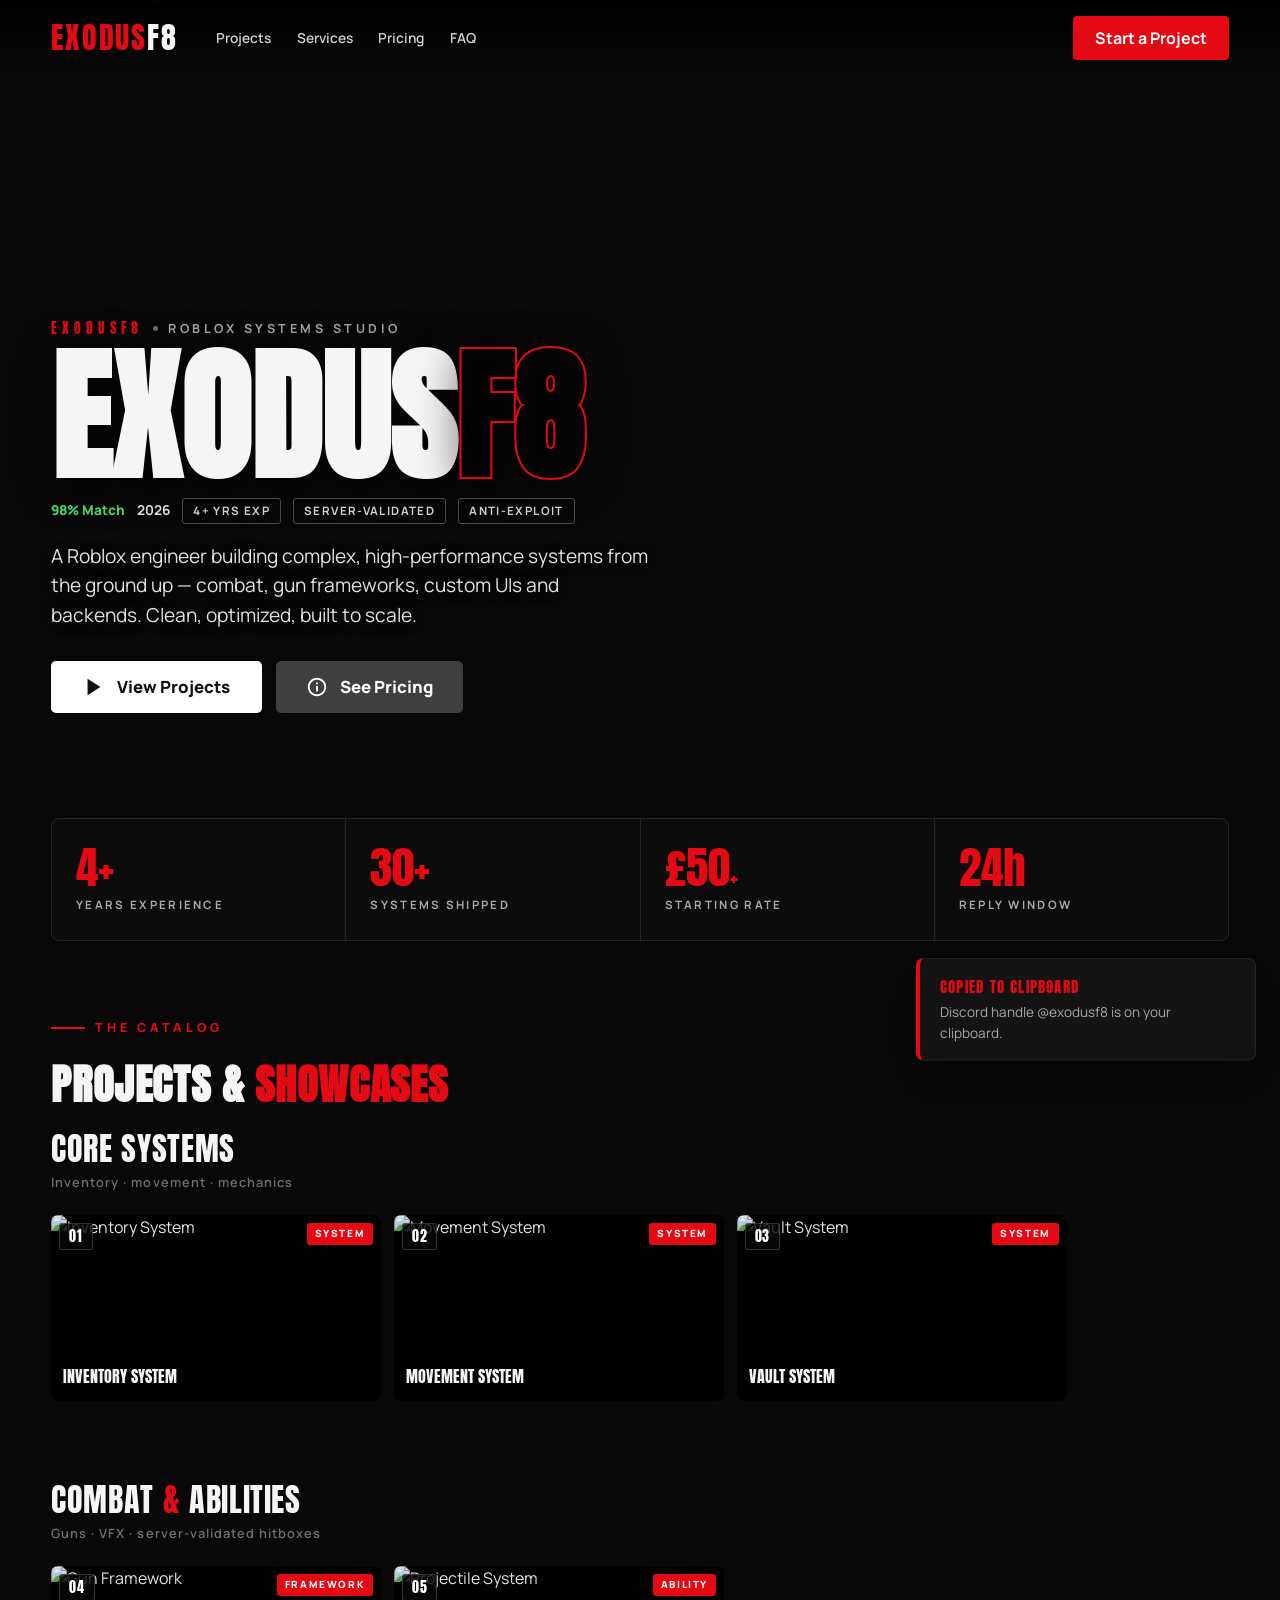
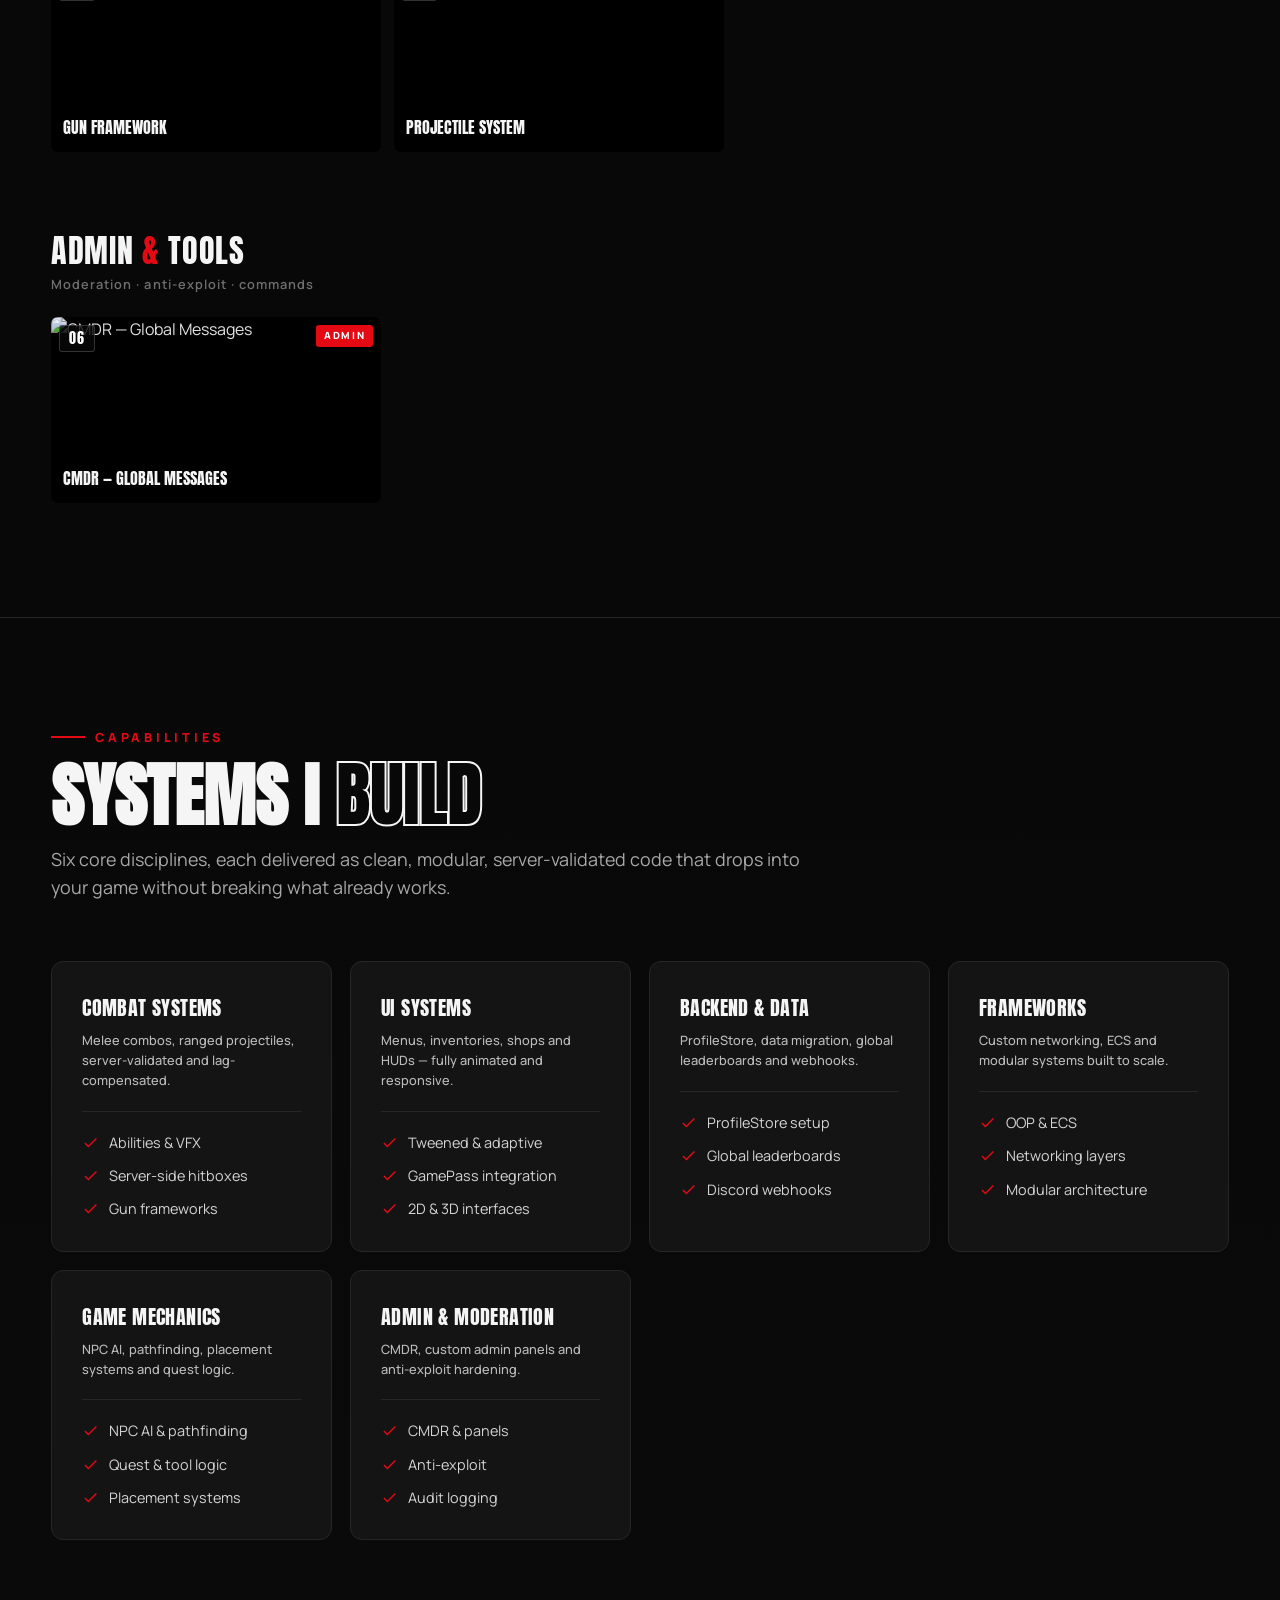
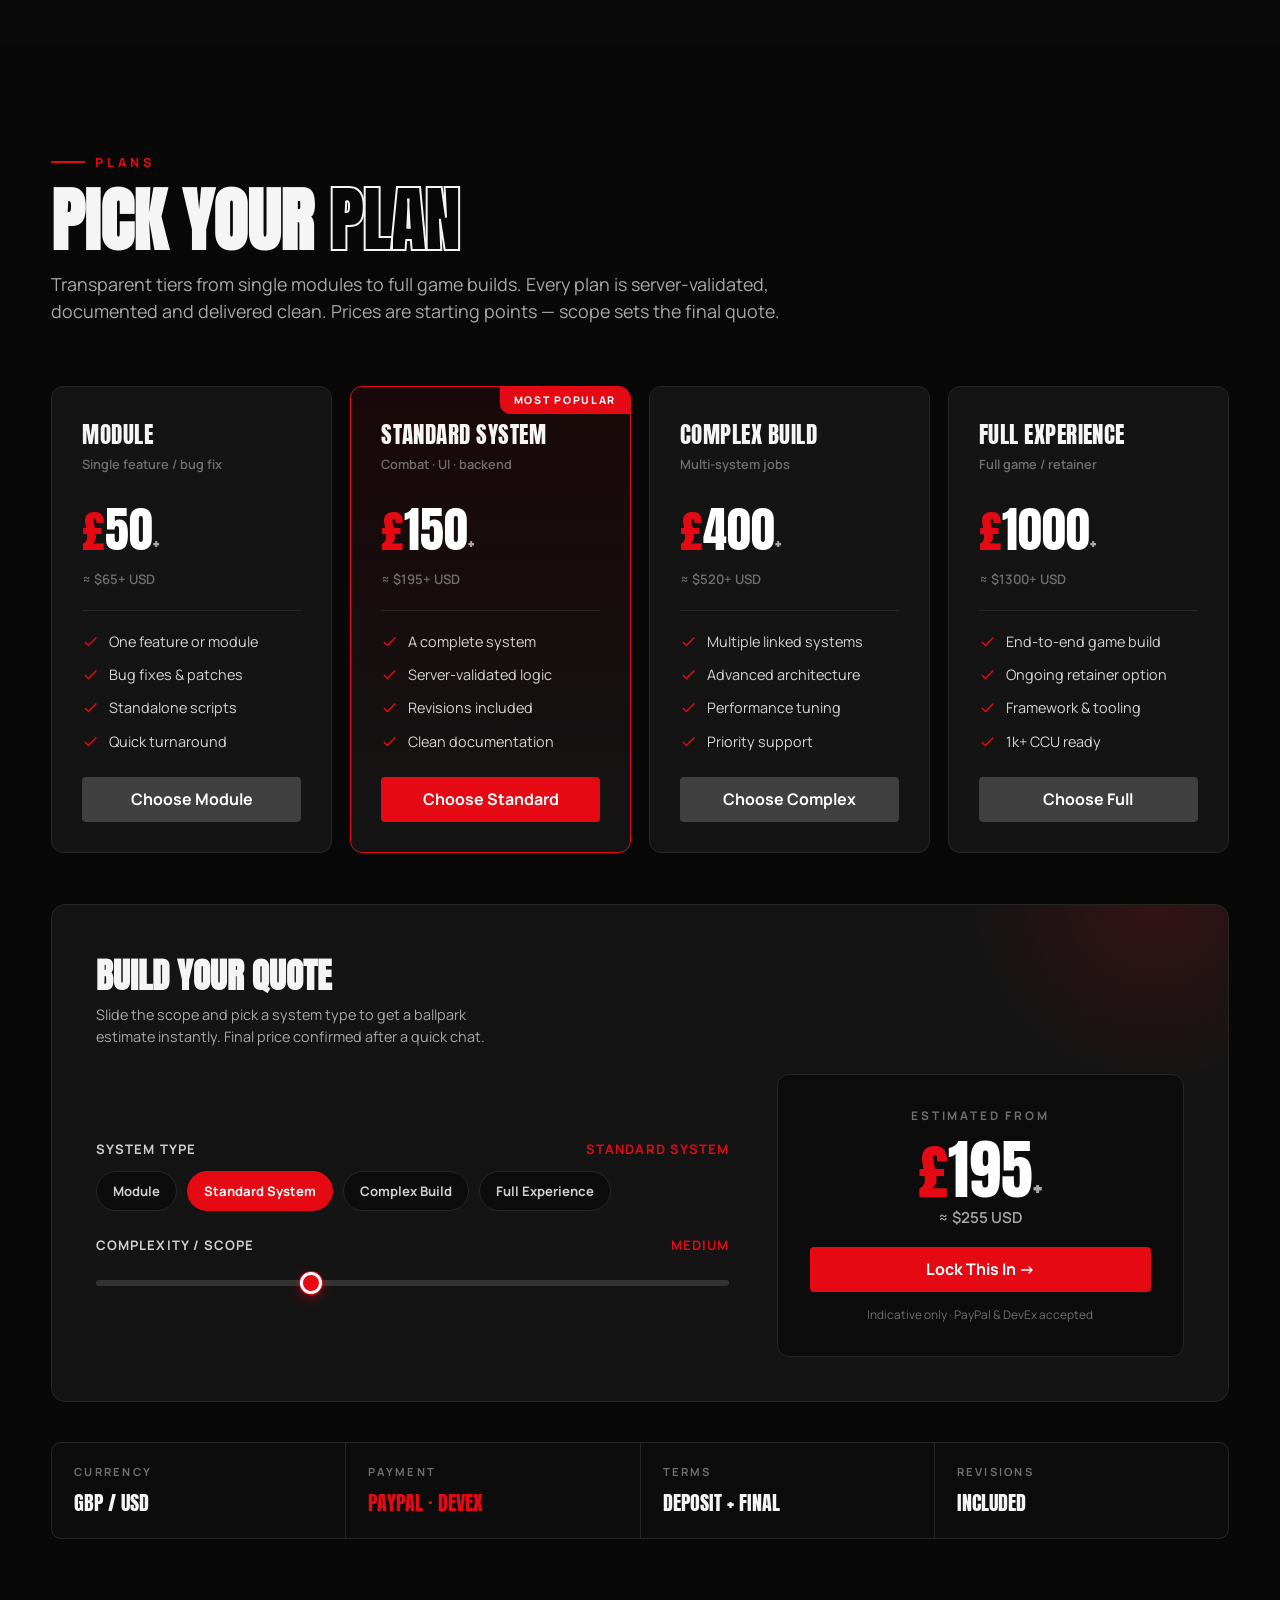
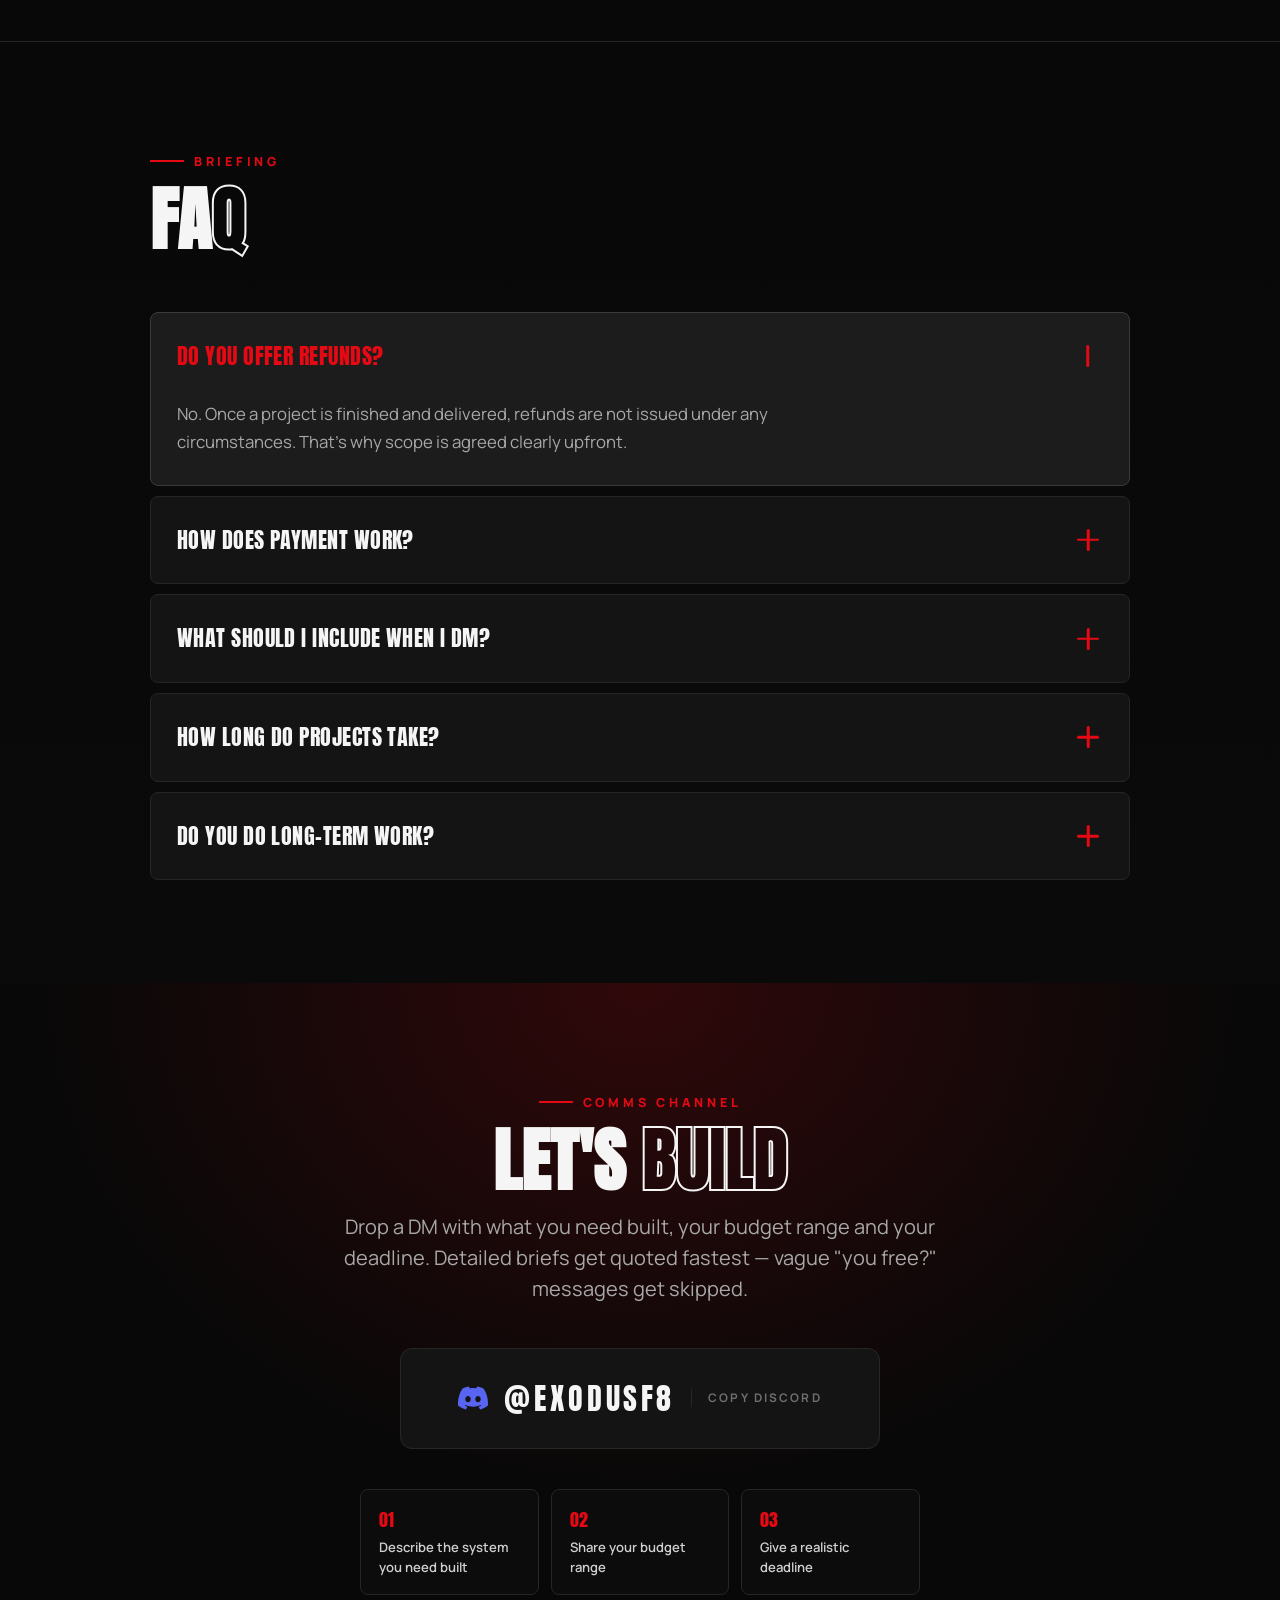
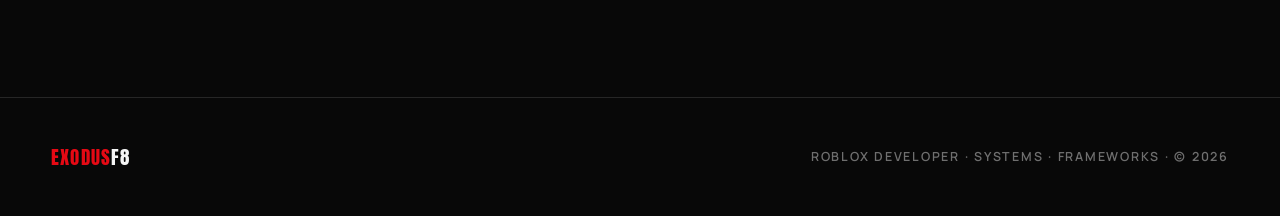
==== index.html @ 8ef3d791 "Update index.html" ====
<!DOCTYPE html>
<html lang="en">
<head>
  <meta charset="UTF-8" />
  <meta name="viewport" content="width=device-width, initial-scale=1, viewport-fit=cover" />
  <title>ExodusF8 — Roblox Systems Studio</title>
  <meta name="description" content="ExodusF8 — Roblox developer with 4+ years building combat systems, gun frameworks, custom UIs, backends and frameworks. PayPal & DevEx. DM @exodusf8 on Discord." />
  <link rel="preconnect" href="https://fonts.googleapis.com" />
  <link rel="preconnect" href="https://fonts.gstatic.com" crossorigin />
  <link href="https://fonts.googleapis.com/css2?family=Anton&family=Manrope:wght@300;400;500;600;700;800&display=swap" rel="stylesheet" />
  <style>
    :root{
      --red:#e50914;
      --red-dark:#b20710;
      --black:#080808;
      --black-2:#0c0c0c;
      --panel:#141414;
      --panel-2:#1c1c1c;
      --border:#262626;
      --fg:#f5f5f5;
      --muted:#a8a8a8;
      --muted-2:#6f6f6f;
      --gutter:clamp(16px,4vw,60px);
      --row-gap:clamp(8px,1vw,14px);
      --ease:cubic-bezier(.22,1,.36,1);
      --ease-io:cubic-bezier(.65,0,.35,1);
    }
    *{box-sizing:border-box;margin:0;padding:0}
    html{scroll-behavior:smooth;-webkit-text-size-adjust:100%}
    body{
      background:var(--black);color:var(--fg);
      font-family:'Manrope',system-ui,sans-serif;
      line-height:1.55;overflow-x:hidden;
      -webkit-font-smoothing:antialiased;-moz-osx-font-smoothing:grayscale;
      min-height:100vh;
    }
    img,svg{display:block;max-width:100%}
    a{color:inherit;text-decoration:none}
    button{font:inherit;color:inherit;background:none;border:none;cursor:pointer}
    ::selection{background:var(--red);color:#fff}
    .anton{font-family:'Anton',sans-serif;font-weight:400;letter-spacing:.01em}

    /* ───── NAV ───── */
    nav{
      position:fixed;top:0;left:0;width:100%;z-index:60;
      padding:0 var(--gutter);
      transition:background .4s var(--ease),backdrop-filter .4s var(--ease);
      background:linear-gradient(180deg,rgba(0,0,0,.85) 0%,rgba(0,0,0,0) 100%);
    }
    nav.scrolled{background:rgba(8,8,8,.96);backdrop-filter:blur(6px);box-shadow:0 1px 0 var(--border)}
    .nav-inner{max-width:1500px;margin:0 auto;height:clamp(60px,8vw,76px);display:flex;align-items:center;gap:clamp(18px,3vw,40px)}
    .brand{font-family:'Anton',sans-serif;font-size:clamp(1.4rem,3vw,1.9rem);color:var(--red);letter-spacing:.06em;text-transform:uppercase;transition:transform .3s var(--ease)}
    .brand span{color:var(--fg)}
    .brand:hover{transform:scale(1.04)}
    .nav-links{display:none;gap:clamp(16px,2vw,26px);font-size:.86rem;font-weight:600;color:#cfcfcf}
    .nav-links a{position:relative;padding:4px 0;transition:color .2s var(--ease)}
    .nav-links a::after{content:"";position:absolute;left:0;right:0;bottom:-2px;height:2px;background:var(--red);transform:scaleX(0);transform-origin:left;transition:transform .3s var(--ease)}
    .nav-links a:hover{color:#fff}
    .nav-links a:hover::after{transform:scaleX(1)}
    .nav-cta{margin-left:auto;display:none}
    @media(min-width:860px){.nav-links{display:flex}.nav-cta{display:inline-flex}}
    .btn-red{display:inline-flex;align-items:center;justify-content:center;gap:10px;background:var(--red);color:#fff;font-weight:700;padding:10px 22px;border-radius:4px;min-height:42px;transition:background .2s var(--ease),transform .25s var(--ease),box-shadow .3s var(--ease)}
    .btn-red:hover{background:#f6121d;transform:translateY(-1px);box-shadow:0 10px 26px -10px rgba(229,9,20,.7)}
    .btn-red:active{transform:translateY(0)}
    .btn-ghost{display:inline-flex;align-items:center;justify-content:center;gap:10px;background:rgba(109,109,110,.5);color:#fff;font-weight:700;padding:10px 22px;border-radius:4px;min-height:42px;backdrop-filter:blur(2px);transition:background .2s var(--ease),transform .25s var(--ease)}
    .btn-ghost:hover{background:rgba(109,109,110,.75);transform:translateY(-1px)}

    .nav-toggle{margin-left:auto;display:inline-flex;flex-direction:column;gap:5px;padding:10px;margin-right:-10px}
    .nav-toggle span{width:24px;height:2px;background:#fff;transition:transform .3s,opacity .2s}
    .nav-toggle.open span:nth-child(1){transform:translateY(7px) rotate(45deg)}
    .nav-toggle.open span:nth-child(2){opacity:0}
    .nav-toggle.open span:nth-child(3){transform:translateY(-7px) rotate(-45deg)}
    @media(min-width:860px){.nav-toggle{display:none}}
    .mobile-menu{position:fixed;inset:0 0 auto 0;background:rgba(8,8,8,.98);backdrop-filter:blur(10px);border-bottom:1px solid var(--border);transform:translateY(-100%);transition:transform .35s var(--ease);z-index:55;padding:92px var(--gutter) 32px}
    .mobile-menu.open{transform:translateY(0)}
    .mobile-menu a{display:block;padding:16px 0;font-family:'Anton',sans-serif;font-size:1.25rem;letter-spacing:.05em;text-transform:uppercase;color:#d6d6d6;border-bottom:1px solid var(--border)}
    .mobile-menu a:hover{color:var(--red)}
    @media(min-width:860px){.mobile-menu{display:none}}

    /* ───── HERO / BILLBOARD ───── */
    .hero{position:relative;min-height:92vh;display:flex;align-items:flex-end;overflow:hidden}
    .hero-bg{position:absolute;inset:0;z-index:0}
    .hero-bg img{width:100%;height:100%;object-fit:cover;filter:brightness(.55) saturate(1.05);transform:scale(1.05);animation:slowzoom 18s var(--ease-io) infinite alternate}
    @keyframes slowzoom{to{transform:scale(1.14)}}
    .hero-bg::after{content:"";position:absolute;inset:0;background:
      linear-gradient(77deg,rgba(8,8,8,.95) 0%,rgba(8,8,8,.55) 40%,rgba(8,8,8,.1) 70%),
      linear-gradient(180deg,rgba(8,8,8,0) 50%,rgba(8,8,8,.65) 82%,var(--black) 100%)}
    .hero-content{position:relative;z-index:2;max-width:1500px;margin:0 auto;width:100%;padding:0 var(--gutter) clamp(60px,9vw,120px)}
    .hero-inner{max-width:760px}
    .hero-tag{display:inline-flex;align-items:center;gap:10px;margin-bottom:18px}
    .hero-tag .nf{font-family:'Anton',sans-serif;color:var(--red);font-size:.9rem;letter-spacing:.34em}
    .hero-tag .dot{width:5px;height:5px;border-radius:50%;background:var(--muted-2)}
    .hero-tag .small{font-size:.78rem;letter-spacing:.28em;text-transform:uppercase;color:var(--muted);font-weight:700}
    h1.hero-title{font-family:'Anton',sans-serif;font-size:clamp(3.2rem,12vw,9rem);line-height:.82;text-transform:uppercase;margin-bottom:22px;text-shadow:0 6px 40px rgba(0,0,0,.6)}
    h1.hero-title .stroke{-webkit-text-stroke:2px var(--red);color:transparent}
    .hero-meta{display:flex;flex-wrap:wrap;align-items:center;gap:12px;margin-bottom:18px;font-size:.85rem;font-weight:700;color:#dcdcdc}
    .hero-meta .pill{padding:3px 10px;border:1px solid #4a4a4a;border-radius:3px;color:#cfcfcf;font-size:.72rem;letter-spacing:.12em;text-transform:uppercase}
    .hero-meta .match{color:#46d369;font-weight:800}
    .hero-desc{font-size:clamp(1rem,1.5vw,1.3rem);color:#e2e2e2;max-width:600px;margin-bottom:30px;text-shadow:0 2px 12px rgba(0,0,0,.6)}
    .hero-btns{display:flex;flex-wrap:wrap;gap:14px}
    .btn-play{background:#fff;color:#111;font-weight:800;font-size:1.05rem;padding:13px 32px;border-radius:5px;display:inline-flex;align-items:center;gap:12px;transition:background .2s var(--ease),transform .25s var(--ease)}
    .btn-play:hover{background:#d8d8d8;transform:translateY(-1px)}
    .btn-play svg{width:22px;height:22px;fill:#111}
    .btn-info{background:rgba(109,109,110,.55);color:#fff;font-weight:800;font-size:1.05rem;padding:13px 30px;border-radius:5px;display:inline-flex;align-items:center;gap:12px;backdrop-filter:blur(2px);transition:background .2s var(--ease),transform .25s var(--ease)}
    .btn-info:hover{background:rgba(109,109,110,.78);transform:translateY(-1px)}
    .btn-info svg{width:22px;height:22px;fill:#fff}

    /* floating stat ticker */
    .ticker{position:relative;z-index:2;max-width:1500px;margin:-10px auto 0;padding:0 var(--gutter)}
    .ticker-inner{display:grid;grid-template-columns:repeat(2,1fr);gap:1px;background:var(--border);border:1px solid var(--border);border-radius:8px;overflow:hidden}
    @media(min-width:680px){.ticker-inner{grid-template-columns:repeat(4,1fr)}}
    .ticker-cell{background:var(--black-2);padding:clamp(16px,2.5vw,26px) clamp(14px,2vw,24px);transition:background .3s var(--ease)}
    .ticker-cell:hover{background:var(--panel)}
    .ticker-num{font-family:'Anton',sans-serif;font-size:clamp(1.7rem,4vw,2.8rem);color:var(--red);line-height:1}
    .ticker-label{font-size:.72rem;letter-spacing:.2em;text-transform:uppercase;color:var(--muted);margin-top:6px;font-weight:700}

    /* ───── ROWS ───── */
    .rows-wrap{padding:clamp(40px,6vw,70px) 0 clamp(20px,4vw,40px)}
    .row{margin-bottom:clamp(34px,5vw,56px)}
    .row-head{display:flex;align-items:baseline;gap:14px;padding:0 var(--gutter);margin-bottom:14px}
    .row-title{font-family:'Anton',sans-serif;font-size:clamp(1.3rem,3vw,2rem);text-transform:uppercase;letter-spacing:.02em}
    .row-title .accent{color:var(--red)}
    .row-sub{font-size:.8rem;color:var(--muted-2);font-weight:600;letter-spacing:.08em}
    .row-scroller-wrap{position:relative}
    .row-scroller{display:flex;gap:var(--row-gap);overflow-x:auto;scroll-behavior:smooth;padding:8px var(--gutter) 18px;scrollbar-width:none}
    .row-scroller::-webkit-scrollbar{display:none}
    .row-arrow{position:absolute;top:8px;bottom:18px;width:clamp(40px,5vw,64px);z-index:20;display:none;align-items:center;justify-content:center;background:linear-gradient(90deg,rgba(8,8,8,.85),rgba(8,8,8,0));border:none;color:#fff;opacity:0;transition:opacity .25s var(--ease),background .2s}
    .row-arrow.right{right:0;background:linear-gradient(270deg,rgba(8,8,8,.85),rgba(8,8,8,0))}
    .row-arrow.left{left:0}
    .row-scroller-wrap:hover .row-arrow{opacity:1}
    .row-arrow svg{width:30px;height:30px;fill:#fff;transition:transform .2s var(--ease)}
    .row-arrow:hover svg{transform:scale(1.3)}
    @media(min-width:860px){.row-arrow{display:flex}}

    .card{position:relative;flex:0 0 auto;width:clamp(230px,30vw,330px);border-radius:7px;overflow:hidden;background:var(--panel);cursor:pointer;transition:transform .35s var(--ease),box-shadow .35s var(--ease)}
    .card-thumb{position:relative;aspect-ratio:16/9;overflow:hidden;background:#000}
    .card-thumb img{width:100%;height:100%;object-fit:cover;filter:brightness(.92);transition:transform .5s var(--ease),filter .4s var(--ease)}
    .card-rank{position:absolute;top:8px;left:8px;z-index:3;font-family:'Anton',sans-serif;font-size:.85rem;background:rgba(8,8,8,.8);color:#fff;border:1px solid rgba(255,255,255,.18);padding:2px 9px;border-radius:3px;letter-spacing:.05em}
    .card-tag{position:absolute;top:8px;right:8px;z-index:3;font-size:.62rem;font-weight:800;letter-spacing:.16em;text-transform:uppercase;color:#fff;background:var(--red);padding:3px 8px;border-radius:3px}
    .card-grad{position:absolute;inset:0;z-index:2;background:linear-gradient(180deg,rgba(0,0,0,0) 40%,rgba(0,0,0,.75) 100%)}
    .card-play{position:absolute;inset:0;z-index:4;display:flex;align-items:center;justify-content:center;opacity:0;transition:opacity .3s var(--ease)}
    .card-play .pbtn{width:54px;height:54px;border-radius:50%;background:rgba(255,255,255,.95);display:flex;align-items:center;justify-content:center;transform:scale(.7);transition:transform .35s var(--ease)}
    .card-play .pbtn svg{width:24px;height:24px;fill:#111;margin-left:3px}
    .card-info{position:absolute;left:0;right:0;bottom:0;z-index:5;padding:14px;transform:translateY(8px);opacity:0;transition:transform .35s var(--ease),opacity .3s var(--ease)}
    .card-info h4{font-family:'Anton',sans-serif;font-size:1.05rem;text-transform:uppercase;letter-spacing:.02em;line-height:1.05}
    .card-info p{font-size:.78rem;color:#cfcfcf;margin-top:4px;display:-webkit-box;-webkit-line-clamp:2;-webkit-box-orient:vertical;overflow:hidden}
    .card-base{position:absolute;left:12px;bottom:12px;z-index:3;font-family:'Anton',sans-serif;font-size:1rem;text-transform:uppercase;text-shadow:0 2px 8px rgba(0,0,0,.8);transition:opacity .25s var(--ease)}
    .card:hover{transform:scale(1.12);box-shadow:0 24px 50px -18px rgba(0,0,0,.85);z-index:15}
    .card:hover .card-thumb img{transform:scale(1.06);filter:brightness(1)}
    .card:hover .card-play{opacity:1}
    .card:hover .card-play .pbtn{transform:scale(1)}
    .card:hover .card-info{transform:translateY(0);opacity:1}
    .card:hover .card-base{opacity:0}

    /* ───── PRICING ───── */
    .section{padding:clamp(56px,8vw,110px) var(--gutter);position:relative}
    .section-alt{background:linear-gradient(180deg,var(--black) 0%,#0a0a0a 100%);border-top:1px solid var(--border)}
    .sec-wrap{max-width:1500px;margin:0 auto}
    .sec-head{margin-bottom:clamp(34px,5vw,60px);max-width:760px}
    .kicker{display:inline-flex;align-items:center;gap:10px;color:var(--red);font-weight:800;font-size:.78rem;letter-spacing:.3em;text-transform:uppercase;margin-bottom:16px}
    .kicker .bar{width:34px;height:2px;background:var(--red)}
    .sec-title{font-family:'Anton',sans-serif;font-size:clamp(2.2rem,7vw,4.4rem);text-transform:uppercase;line-height:.92}
    .sec-title .stroke{-webkit-text-stroke:2px var(--fg);color:transparent}
    .sec-desc{color:var(--muted);font-size:clamp(.95rem,1.4vw,1.15rem);margin-top:18px}

    .plans{display:grid;grid-template-columns:1fr;gap:18px}
    @media(min-width:640px){.plans{grid-template-columns:repeat(2,1fr)}}
    @media(min-width:1080px){.plans{grid-template-columns:repeat(4,1fr)}}
    .plan{position:relative;background:var(--panel);border:1px solid var(--border);border-radius:12px;padding:clamp(22px,2.6vw,30px);display:flex;flex-direction:column;overflow:hidden;transition:transform .35s var(--ease),border-color .35s var(--ease),background .35s var(--ease),box-shadow .35s var(--ease)}
    .plan::before{content:"";position:absolute;inset:0;background:radial-gradient(120% 80% at 50% 0%,rgba(229,9,20,.14),transparent 60%);opacity:0;transition:opacity .4s var(--ease)}
    .plan:hover{transform:translateY(-6px);border-color:#3a3a3a;background:var(--panel-2);box-shadow:0 30px 60px -30px rgba(0,0,0,.9)}
    .plan:hover::before{opacity:1}
    .plan.featured{border-color:var(--red);background:linear-gradient(180deg,rgba(229,9,20,.08),var(--panel))}
    .plan-badge{position:absolute;top:0;right:0;background:var(--red);color:#fff;font-size:.66rem;font-weight:800;letter-spacing:.16em;text-transform:uppercase;padding:5px 14px;border-bottom-left-radius:10px}
    .plan-name{font-family:'Anton',sans-serif;font-size:1.45rem;text-transform:uppercase;letter-spacing:.02em;position:relative;z-index:1}
    .plan-for{font-size:.8rem;color:var(--muted-2);font-weight:600;margin-top:2px;position:relative;z-index:1}
    .plan-price{font-family:'Anton',sans-serif;font-size:clamp(2.4rem,4vw,3rem);margin:18px 0 2px;color:#fff;position:relative;z-index:1}
    .plan-price .cur{color:var(--red)}
    .plan-price .plus{color:var(--muted);font-size:1.1rem}
    .plan-usd{font-size:.82rem;color:var(--muted-2);font-weight:600;position:relative;z-index:1}
    .plan-line{height:1px;background:var(--border);margin:20px 0;position:relative;z-index:1}
    .plan-feats{list-style:none;display:flex;flex-direction:column;gap:11px;font-size:.9rem;color:#d4d4d4;position:relative;z-index:1;flex:1}
    .plan-feats li{display:flex;gap:10px;align-items:flex-start}
    .plan-feats svg{width:17px;height:17px;flex-shrink:0;margin-top:2px;fill:var(--red)}
    .plan-btn{margin-top:24px;position:relative;z-index:1}

    /* estimator */
    .estimator{margin-top:clamp(30px,4vw,52px);background:var(--panel);border:1px solid var(--border);border-radius:14px;padding:clamp(24px,3.5vw,44px);position:relative;overflow:hidden}
    .estimator::after{content:"";position:absolute;top:-40%;right:-10%;width:380px;height:380px;background:radial-gradient(circle,rgba(229,9,20,.16),transparent 70%);pointer-events:none}
    .est-head{display:flex;flex-wrap:wrap;align-items:flex-end;justify-content:space-between;gap:16px;margin-bottom:26px;position:relative;z-index:1}
    .est-head h3{font-family:'Anton',sans-serif;font-size:clamp(1.5rem,3vw,2.2rem);text-transform:uppercase}
    .est-head p{color:var(--muted);font-size:.9rem;max-width:420px}
    .est-grid{display:grid;grid-template-columns:1fr;gap:clamp(24px,4vw,48px);align-items:center;position:relative;z-index:1}
    @media(min-width:900px){.est-grid{grid-template-columns:1.4fr .9fr}}
    .est-controls{display:flex;flex-direction:column;gap:24px}
    .est-field label{display:flex;justify-content:space-between;font-size:.82rem;font-weight:700;letter-spacing:.08em;text-transform:uppercase;color:#d0d0d0;margin-bottom:12px}
    .est-field label .val{color:var(--red)}
    input[type=range]{-webkit-appearance:none;appearance:none;width:100%;height:6px;border-radius:99px;background:#333;outline:none}
    input[type=range]::-webkit-slider-thumb{-webkit-appearance:none;appearance:none;width:22px;height:22px;border-radius:50%;background:var(--red);cursor:pointer;border:3px solid #fff;box-shadow:0 0 0 1px var(--red),0 4px 12px rgba(229,9,20,.5);transition:transform .15s var(--ease)}
    input[type=range]::-webkit-slider-thumb:hover{transform:scale(1.18)}
    input[type=range]::-moz-range-thumb{width:22px;height:22px;border-radius:50%;background:var(--red);cursor:pointer;border:3px solid #fff}
    .est-chips{display:flex;flex-wrap:wrap;gap:10px}
    .est-chip{padding:9px 16px;border-radius:99px;border:1px solid var(--border);background:var(--black-2);color:#cfcfcf;font-size:.82rem;font-weight:700;transition:all .2s var(--ease)}
    .est-chip.active{background:var(--red);border-color:var(--red);color:#fff}
    .est-chip:hover{border-color:#555}
    .est-result{background:var(--black-2);border:1px solid var(--border);border-radius:12px;padding:clamp(22px,3vw,32px);text-align:center}
    .est-result .lbl{font-size:.74rem;letter-spacing:.24em;text-transform:uppercase;color:var(--muted-2);font-weight:700}
    .est-amt{font-family:'Anton',sans-serif;font-size:clamp(2.6rem,7vw,4rem);color:#fff;line-height:1;margin:12px 0 4px}
    .est-amt .cur{color:var(--red)}
    .est-usd{color:var(--muted);font-size:.95rem;font-weight:600;margin-bottom:18px}
    .est-note{font-size:.74rem;color:var(--muted-2)}

    .specs{display:grid;grid-template-columns:1fr;gap:1px;background:var(--border);border:1px solid var(--border);border-radius:10px;overflow:hidden;margin-top:clamp(28px,4vw,40px)}
    @media(min-width:680px){.specs{grid-template-columns:repeat(4,1fr)}}
    .spec{background:var(--black-2);padding:20px 22px}
    .spec .k{font-size:.7rem;letter-spacing:.2em;text-transform:uppercase;color:var(--muted-2);font-weight:700}
    .spec .v{font-family:'Anton',sans-serif;font-size:1.25rem;margin-top:6px;text-transform:uppercase}
    .spec .v.r{color:var(--red)}

    /* ───── FAQ ───── */
    .faq{display:flex;flex-direction:column;gap:10px}
    .faq-item{background:var(--panel);border:1px solid var(--border);border-radius:8px;overflow:hidden;transition:border-color .3s var(--ease),background .3s var(--ease)}
    .faq-item[open]{border-color:#3a3a3a;background:var(--panel-2)}
    .faq-item summary{list-style:none;cursor:pointer;padding:clamp(18px,2.4vw,26px);display:flex;align-items:center;justify-content:space-between;gap:18px}
    .faq-item summary::-webkit-details-marker{display:none}
    .faq-q{font-family:'Anton',sans-serif;font-size:clamp(1.05rem,2vw,1.4rem);text-transform:uppercase;letter-spacing:.02em;transition:color .2s var(--ease)}
    .faq-item summary:hover .faq-q,.faq-item[open] .faq-q{color:var(--red)}
    .faq-plus{flex-shrink:0;width:30px;height:30px;position:relative;transition:transform .35s var(--ease)}
    .faq-plus::before,.faq-plus::after{content:"";position:absolute;background:var(--red);border-radius:2px}
    .faq-plus::before{top:50%;left:4px;right:4px;height:2.5px;transform:translateY(-50%)}
    .faq-plus::after{left:50%;top:4px;bottom:4px;width:2.5px;transform:translateX(-50%);transition:transform .35s var(--ease)}
    .faq-item[open] .faq-plus{transform:rotate(90deg)}
    .faq-item[open] .faq-plus::after{transform:translateX(-50%) scaleY(0)}
    .faq-a{padding:0 clamp(18px,2.4vw,26px) clamp(20px,2.8vw,28px);color:var(--muted);font-size:clamp(.92rem,1.4vw,1.05rem);line-height:1.7;max-width:760px}

    /* ───── CONTACT ───── */
    .contact{position:relative;overflow:hidden}
    .contact::before{content:"";position:absolute;inset:0;background:radial-gradient(80% 120% at 50% 0%,rgba(229,9,20,.18),transparent 60%);pointer-events:none}
    .contact-wrap{max-width:780px;margin:0 auto;text-align:center;position:relative;z-index:1}
    .contact-desc{color:var(--muted);font-size:clamp(1rem,1.6vw,1.25rem);max-width:600px;margin:18px auto clamp(30px,4vw,44px)}
    .copy-btn{display:inline-flex;align-items:center;justify-content:center;gap:16px;flex-direction:column;width:100%;max-width:480px;margin:0 auto;padding:clamp(20px,2.6vw,26px) clamp(24px,3vw,40px);background:var(--panel);border:1px solid var(--border);border-radius:12px;transition:background .3s var(--ease),transform .3s var(--ease),box-shadow .35s var(--ease),border-color .3s var(--ease)}
    @media(min-width:560px){.copy-btn{flex-direction:row}}
    .copy-btn:hover{background:var(--panel-2);transform:translateY(-3px);border-color:#3a3a3a;box-shadow:0 26px 50px -24px rgba(229,9,20,.5)}
    .copy-btn .dc{width:30px;height:30px;color:#5865F2;flex-shrink:0;transition:transform .35s var(--ease)}
    .copy-btn:hover .dc{transform:scale(1.12) rotate(-6deg)}
    .copy-btn .handle{font-family:'Anton',sans-serif;font-size:clamp(1.3rem,2.6vw,1.9rem);letter-spacing:.12em;text-transform:uppercase;transition:color .2s var(--ease)}
    .copy-btn:hover .handle{color:var(--red)}
    .copy-btn .cl{font-size:.74rem;letter-spacing:.18em;text-transform:uppercase;color:var(--muted-2);font-weight:700}
    @media(min-width:560px){.copy-btn .cl{border-left:1px solid var(--border);padding-left:16px}}
    .contact-rules{margin-top:clamp(28px,4vw,40px);display:grid;grid-template-columns:1fr;gap:12px;text-align:left;max-width:560px;margin-left:auto;margin-right:auto}
    @media(min-width:560px){.contact-rules{grid-template-columns:repeat(3,1fr)}}
    .rule{background:var(--black-2);border:1px solid var(--border);border-radius:8px;padding:16px 18px}
    .rule .n{font-family:'Anton',sans-serif;color:var(--red);font-size:1.1rem}
    .rule .t{font-size:.82rem;color:#cfcfcf;font-weight:600;margin-top:4px}

    footer{padding:clamp(28px,4vw,44px) var(--gutter);border-top:1px solid var(--border);background:var(--black)}
    .footer-inner{max-width:1500px;margin:0 auto;display:flex;flex-wrap:wrap;align-items:center;justify-content:space-between;gap:14px}
    .footer-brand{font-family:'Anton',sans-serif;color:var(--red);font-size:1.2rem;letter-spacing:.06em;text-transform:uppercase}
    .footer-brand span{color:var(--fg)}
    .footer-meta{font-size:.78rem;letter-spacing:.14em;text-transform:uppercase;color:var(--muted-2);font-weight:600}

    /* ───── MODAL ───── */
    .modal{position:fixed;inset:0;z-index:120;display:none;align-items:center;justify-content:center;background:rgba(0,0,0,.9);padding:clamp(14px,3vw,40px);backdrop-filter:blur(4px)}
    .modal.open{display:flex;animation:fade .3s var(--ease)}
    @keyframes fade{from{opacity:0}to{opacity:1}}
    .modal-card{width:100%;max-width:1040px;background:var(--panel);border-radius:10px;overflow:hidden;box-shadow:0 40px 90px -30px rgba(0,0,0,.9);animation:pop .35s var(--ease)}
    @keyframes pop{from{transform:scale(.94) translateY(20px);opacity:0}to{transform:scale(1) translateY(0);opacity:1}}
    .modal-vid{position:relative;aspect-ratio:16/9;background:#000}
    .modal-vid iframe{width:100%;height:100%;border:0;display:block}
    .modal-close{position:absolute;top:14px;right:14px;z-index:5;width:42px;height:42px;border-radius:50%;background:rgba(8,8,8,.8);display:flex;align-items:center;justify-content:center;transition:background .2s var(--ease),transform .25s var(--ease)}
    .modal-close:hover{background:var(--red);transform:rotate(90deg)}
    .modal-close svg{width:20px;height:20px;fill:#fff}
    .modal-body{padding:clamp(20px,2.6vw,30px)}
    .modal-body .mtag{display:inline-block;font-size:.66rem;font-weight:800;letter-spacing:.16em;text-transform:uppercase;color:#fff;background:var(--red);padding:3px 9px;border-radius:3px;margin-bottom:12px}
    .modal-body h3{font-family:'Anton',sans-serif;font-size:clamp(1.5rem,3vw,2.2rem);text-transform:uppercase;line-height:1}
    .modal-body p{color:var(--muted);margin-top:12px;font-size:.98rem;line-height:1.7}

    /* ───── TOAST ───── */
    .toast{position:fixed;left:16px;right:16px;bottom:max(18px,env(safe-area-inset-bottom));z-index:200;background:var(--panel);border:1px solid var(--border);border-left:4px solid var(--red);border-radius:8px;padding:16px 20px;transform:translateY(180%);transition:transform .4s var(--ease);box-shadow:0 20px 40px -20px rgba(0,0,0,.8)}
    @media(min-width:480px){.toast{left:auto;right:24px;min-width:260px;max-width:340px;bottom:24px}}
    .toast.show{transform:translateY(0)}
    .toast-t{font-family:'Anton',sans-serif;text-transform:uppercase;letter-spacing:.08em;color:var(--red);font-size:.95rem}
    .toast-d{color:var(--muted);font-size:.85rem;margin-top:3px}

    /* ───── REVEAL ───── */
    .reveal{opacity:0;transform:translateY(30px);transition:opacity .7s var(--ease),transform .7s var(--ease)}
    .reveal.visible{opacity:1;transform:none}
    @media(prefers-reduced-motion:reduce){
      .reveal{opacity:1;transform:none;transition:none}
      .hero-bg img{animation:none}
      html{scroll-behavior:auto}
      *,*::before,*::after{transition-duration:1ms!important;animation-duration:1ms!important}
    }
  </style>
</head>
<body>
  <!-- NAV -->
  <nav id="nav">
    <div class="nav-inner">
      <a href="#top" class="brand">EXODUS<span>F8</span></a>
      <div class="nav-links">
        <a href="#catalog">Projects</a>
        <a href="#services">Services</a>
        <a href="#pricing">Pricing</a>
        <a href="#faq">FAQ</a>
      </div>
      <a href="#contact" class="btn-red nav-cta">Start a Project</a>
      <button class="nav-toggle" id="nav-toggle" aria-label="Toggle menu" aria-expanded="false">
        <span></span><span></span><span></span>
      </button>
    </div>
  </nav>

  <div class="mobile-menu" id="mobile-menu">
    <a href="#catalog">Projects</a>
    <a href="#services">Services</a>
    <a href="#pricing">Pricing</a>
    <a href="#faq">FAQ</a>
    <a href="#contact">Start a Project</a>
  </div>

  <!-- HERO -->
  <header class="hero" id="top">
    <div class="hero-bg">
      <img src="https://img.youtube.com/vi/UsqTtrUZg1A/maxresdefault.jpg" alt="Featured project background" />
    </div>
    <div class="hero-content">
      <div class="hero-inner reveal visible">
        <div class="hero-tag">
          <span class="nf">EXODUSF8</span>
          <span class="dot"></span>
          <span class="small">Roblox Systems Studio</span>
        </div>
        <h1 class="hero-title">EXODUS<span class="stroke">F8</span></h1>
        <div class="hero-meta">
          <span class="match">98% Match</span>
          <span>2026</span>
          <span class="pill">4+ Yrs Exp</span>
          <span class="pill">Server-Validated</span>
          <span class="pill">Anti-Exploit</span>
        </div>
        <p class="hero-desc">A Roblox engineer building complex, high-performance systems from the ground up — combat, gun frameworks, custom UIs and backends. Clean, optimized, built to scale.</p>
        <div class="hero-btns">
          <a href="#catalog" class="btn-play">
            <svg viewBox="0 0 24 24" aria-hidden="true"><polygon points="5,3 19,12 5,21"/></svg>
            View Projects
          </a>
          <a href="#pricing" class="btn-info">
            <svg viewBox="0 0 24 24" aria-hidden="true"><path d="M11 7h2v2h-2zm0 4h2v6h-2zm1-9C6.48 2 2 6.48 2 12s4.48 10 10 10 10-4.48 10-10S17.52 2 12 2zm0 18c-4.41 0-8-3.59-8-8s3.59-8 8-8 8 3.59 8 8-3.59 8-8 8z"/></svg>
            See Pricing
          </a>
        </div>
      </div>
    </div>
  </header>

  <!-- TICKER -->
  <div class="ticker reveal">
    <div class="ticker-inner">
      <div class="ticker-cell"><div class="ticker-num">4+</div><div class="ticker-label">Years Experience</div></div>
      <div class="ticker-cell"><div class="ticker-num">30+</div><div class="ticker-label">Systems Shipped</div></div>
      <div class="ticker-cell"><div class="ticker-num">£50<span style="font-size:.5em">+</span></div><div class="ticker-label">Starting Rate</div></div>
      <div class="ticker-cell"><div class="ticker-num">24h</div><div class="ticker-label">Reply Window</div></div>
    </div>
  </div>

  <!-- CATALOG / ROWS -->
  <main id="catalog" class="rows-wrap">
    <div class="row-head reveal" style="margin-bottom:6px">
      <div>
        <span class="kicker"><span class="bar"></span>The Catalog</span>
        <h2 class="row-title" style="font-size:clamp(1.6rem,4vw,2.6rem)">PROJECTS &amp; <span class="accent">SHOWCASES</span></h2>
      </div>
    </div>
    <div id="rows"></div>
  </main>

  <!-- SERVICES -->
  <section id="services" class="section section-alt">
    <div class="sec-wrap">
      <div class="sec-head reveal">
        <span class="kicker"><span class="bar"></span>Capabilities</span>
        <h2 class="sec-title">SYSTEMS I <span class="stroke">BUILD</span></h2>
        <p class="sec-desc">Six core disciplines, each delivered as clean, modular, server-validated code that drops into your game without breaking what already works.</p>
      </div>
      <div class="plans" style="grid-template-columns:repeat(auto-fit,minmax(260px,1fr))" id="services-grid"></div>
    </div>
  </section>

  <!-- PRICING -->
  <section id="pricing" class="section">
    <div class="sec-wrap">
      <div class="sec-head reveal">
        <span class="kicker"><span class="bar"></span>Plans</span>
        <h2 class="sec-title">PICK YOUR <span class="stroke">PLAN</span></h2>
        <p class="sec-desc">Transparent tiers from single modules to full game builds. Every plan is server-validated, documented and delivered clean. Prices are starting points — scope sets the final quote.</p>
      </div>

      <div class="plans" id="plans"></div>

      <!-- ESTIMATOR -->
      <div class="estimator reveal">
        <div class="est-head">
          <div>
            <h3>Build Your Quote</h3>
            <p>Slide the scope and pick a system type to get a ballpark estimate instantly. Final price confirmed after a quick chat.</p>
          </div>
        </div>
        <div class="est-grid">
          <div class="est-controls">
            <div class="est-field">
              <label>System Type <span class="val" id="type-val">Standard System</span></label>
              <div class="est-chips" id="type-chips"></div>
            </div>
            <div class="est-field">
              <label>Complexity / Scope <span class="val" id="scope-val">Medium</span></label>
              <input type="range" id="scope" min="1" max="7" step="1" value="3" />
            </div>
          </div>
          <div class="est-result">
            <div class="lbl">Estimated From</div>
            <div class="est-amt"><span class="cur">£</span><span id="est-gbp">120</span><span class="plus" style="color:var(--muted);font-size:.4em">+</span></div>
            <div class="est-usd">≈ $<span id="est-usd">156</span> USD</div>
            <a href="#contact" class="btn-red" style="width:100%">Lock This In →</a>
            <div class="est-note" style="margin-top:14px">Indicative only · PayPal &amp; DevEx accepted</div>
          </div>
        </div>
      </div>

      <div class="specs reveal">
        <div class="spec"><div class="k">Currency</div><div class="v">GBP / USD</div></div>
        <div class="spec"><div class="k">Payment</div><div class="v r">PayPal · DevEx</div></div>
        <div class="spec"><div class="k">Terms</div><div class="v">Deposit + Final</div></div>
        <div class="spec"><div class="k">Revisions</div><div class="v">Included</div></div>
      </div>
    </div>
  </section>

  <!-- FAQ -->
  <section id="faq" class="section section-alt">
    <div class="sec-wrap" style="max-width:980px">
      <div class="sec-head reveal">
        <span class="kicker"><span class="bar"></span>Briefing</span>
        <h2 class="sec-title">FA<span class="stroke">Q</span></h2>
      </div>
      <div class="faq reveal" id="faq-list"></div>
    </div>
  </section>

  <!-- CONTACT -->
  <section id="contact" class="section contact">
    <div class="contact-wrap">
      <div class="reveal">
        <span class="kicker" style="justify-content:center"><span class="bar"></span>Comms Channel</span>
        <h2 class="sec-title" style="text-align:center">LET'S <span class="stroke">BUILD</span></h2>
        <p class="contact-desc">Drop a DM with what you need built, your budget range and your deadline. Detailed briefs get quoted fastest — vague "you free?" messages get skipped.</p>
        <button class="copy-btn" id="copy-btn">
          <svg class="dc" viewBox="0 0 24 24" fill="currentColor" aria-hidden="true">
            <path d="M20.317 4.369a19.791 19.791 0 0 0-4.885-1.515.074.074 0 0 0-.079.037c-.21.375-.444.864-.608 1.249a18.27 18.27 0 0 0-5.487 0 12.64 12.64 0 0 0-.617-1.249.077.077 0 0 0-.079-.037A19.736 19.736 0 0 0 3.677 4.369a.07.07 0 0 0-.032.027C.533 9.046-.32 13.58.099 18.057a.082.082 0 0 0 .031.056 19.9 19.9 0 0 0 5.993 3.03.078.078 0 0 0 .084-.028c.462-.63.874-1.295 1.226-1.994a.076.076 0 0 0-.041-.106 13.107 13.107 0 0 1-1.872-.892.077.077 0 0 1-.008-.128c.126-.094.252-.192.372-.291a.074.074 0 0 1 .077-.01c3.927 1.793 8.18 1.793 12.061 0a.074.074 0 0 1 .078.009c.12.099.246.198.373.292a.077.077 0 0 1-.006.127 12.299 12.299 0 0 1-1.873.891.077.077 0 0 0-.041.107c.36.698.772 1.362 1.225 1.993a.076.076 0 0 0 .084.028 19.839 19.839 0 0 0 6.002-3.03.077.077 0 0 0 .032-.054c.5-5.177-.838-9.674-3.549-13.66a.061.061 0 0 0-.031-.029zM8.02 15.331c-1.182 0-2.157-1.085-2.157-2.419 0-1.333.956-2.419 2.157-2.419 1.21 0 2.176 1.096 2.157 2.42 0 1.333-.956 2.418-2.157 2.418zm7.974 0c-1.183 0-2.157-1.085-2.157-2.419 0-1.333.955-2.419 2.157-2.419 1.21 0 2.176 1.096 2.157 2.42 0 1.333-.946 2.418-2.157 2.418z"/>
          </svg>
          <span class="handle">@EXODUSF8</span>
          <span class="cl">Copy Discord</span>
        </button>
        <div class="contact-rules">
          <div class="rule"><div class="n">01</div><div class="t">Describe the system you need built</div></div>
          <div class="rule"><div class="n">02</div><div class="t">Share your budget range</div></div>
          <div class="rule"><div class="n">03</div><div class="t">Give a realistic deadline</div></div>
        </div>
      </div>
    </div>
  </section>

  <footer>
    <div class="footer-inner">
      <div class="footer-brand">EXODUS<span>F8</span></div>
      <div class="footer-meta">Roblox Developer · Systems · Frameworks · © 2026</div>
    </div>
  </footer>

  <!-- MODAL -->
  <div class="modal" id="modal">
    <div class="modal-card">
      <div class="modal-vid">
        <button class="modal-close" id="modal-close" aria-label="Close">
          <svg viewBox="0 0 24 24"><path d="M18.3 5.71 12 12.01l-6.3-6.3-1.41 1.41 6.3 6.3-6.3 6.3 1.41 1.41 6.3-6.3 6.3 6.3 1.41-1.41-6.3-6.3 6.3-6.3z"/></svg>
        </button>
        <iframe id="modal-iframe" src="" allow="accelerometer; autoplay; clipboard-write; encrypted-media; gyroscope; picture-in-picture" allowfullscreen></iframe>
      </div>
      <div class="modal-body">
        <span class="mtag" id="modal-tag"></span>
        <h3 id="modal-title"></h3>
        <p id="modal-desc"></p>
      </div>
    </div>
  </div>

  <!-- TOAST -->
  <div class="toast" id="toast">
    <div class="toast-t">Copied to Clipboard</div>
    <div class="toast-d">Discord handle @exodusf8 is on your clipboard.</div>
  </div>

  <script>
    /* ───── DATA ───── */
    const WORK = {
      "Core Systems": [
        { id:"T_odMpCE69g", title:"Inventory System", tag:"System", desc:"Categorised inventory — each slot is type-locked so shirts go in shirt slots, weapons in weapon slots, etc. Full drag-and-drop with validation." },
        { id:"Qbl2wr_xLnw", title:"Movement System", tag:"System", desc:"Smooth animations with camera bobbing, a first-person view model and buttery shiftlock." },
        { id:"KZaGAI2Krtg", title:"Vault System", tag:"System", desc:"Clean vault-over-walls mechanic with configurable vault height and speed." }
      ],
      "Combat & Abilities": [
        { id:"UsqTtrUZg1A", title:"Gun Framework", tag:"Framework", desc:"Modular gun framework with server-validated firing, recoil, spread, reload states and per-weapon configs. Drop new guns in without touching core logic." },
        { id:"7oXFKr7aSWY", title:"Projectile System", tag:"Ability", desc:"Fireball projectile ability with custom VFX, server-validated hit detection and impact effects on contact." }
      ],
      "Admin & Tools": [
        { id:"H1m-YQsI29w", title:"CMDR — Global Messages", tag:"Admin", desc:"Custom CMDR command broadcasting global messages to every server via MessagingService. Supports formatting and admin-level permissions." }
      ]
    };
    const ROW_SUBS = {
      "Core Systems":"Inventory · movement · mechanics",
      "Combat & Abilities":"Guns · VFX · server-validated hitboxes",
      "Admin & Tools":"Moderation · anti-exploit · commands"
    };

    const SERVICES = [
      { t:"Combat Systems", d:"Melee combos, ranged projectiles, server-validated and lag-compensated.", f:["Abilities & VFX","Server-side hitboxes","Gun frameworks"] },
      { t:"UI Systems", d:"Menus, inventories, shops and HUDs — fully animated and responsive.", f:["Tweened & adaptive","GamePass integration","2D & 3D interfaces"] },
      { t:"Backend & Data", d:"ProfileStore, data migration, global leaderboards and webhooks.", f:["ProfileStore setup","Global leaderboards","Discord webhooks"] },
      { t:"Frameworks", d:"Custom networking, ECS and modular systems built to scale.", f:["OOP & ECS","Networking layers","Modular architecture"] },
      { t:"Game Mechanics", d:"NPC AI, pathfinding, placement systems and quest logic.", f:["NPC AI & pathfinding","Quest & tool logic","Placement systems"] },
      { t:"Admin & Moderation", d:"CMDR, custom admin panels and anti-exploit hardening.", f:["CMDR & panels","Anti-exploit","Audit logging"] }
    ];

    const PLANS = [
      { name:"Module", forw:"Single feature / bug fix", gbp:50, usd:65, feats:["One feature or module","Bug fixes & patches","Standalone scripts","Quick turnaround"], featured:false },
      { name:"Standard System", forw:"Combat · UI · backend", gbp:150, usd:195, feats:["A complete system","Server-validated logic","Revisions included","Clean documentation"], featured:true },
      { name:"Complex Build", forw:"Multi-system jobs", gbp:400, usd:520, feats:["Multiple linked systems","Advanced architecture","Performance tuning","Priority support"], featured:false },
      { name:"Full Experience", forw:"Full game / retainer", gbp:1000, usd:1300, feats:["End-to-end game build","Ongoing retainer option","Framework & tooling","1k+ CCU ready"], featured:false }
    ];

    const FAQ = [
      { q:"Do you offer refunds?", a:"No. Once a project is finished and delivered, refunds are not issued under any circumstances. That's why scope is agreed clearly upfront." },
      { q:"How does payment work?", a:"PayPal only (GBP or USD), with Robux via DevEx rates currently accepted too. Small modules are paid on completion. Larger systems require a 30–50% non-refundable deposit before work begins, with the remainder due on delivery." },
      { q:"What should I include when I DM?", a:"What you need built, your budget range, and your deadline. \"Hey are you free?\" with no other info gets skipped. The more detail you give upfront, the faster you get a quote." },
      { q:"How long do projects take?", a:"Modules can turn around in a day or two. Standard systems usually take a few days; complex builds and full experiences are scheduled with a clear timeline before we start." },
      { q:"Do you do long-term work?", a:"Yes — retainers and ongoing work are considered for live experiences, ideally 1k+ CCU. Reach out with your game and what you're scaling toward." }
    ];

    const PLAY = '<svg viewBox="0 0 24 24" aria-hidden="true"><polygon points="6,4 20,12 6,20"/></svg>';
    const CHECK = '<svg viewBox="0 0 24 24"><path d="M9 16.17 4.83 12l-1.42 1.41L9 19 21 7l-1.41-1.41z"/></svg>';

    /* ───── RENDER ROWS ───── */
    const rowsEl = document.getElementById('rows');
    let rank = 1;
    Object.entries(WORK).forEach(([cat, items]) => {
      const row = document.createElement('div');
      row.className = 'row reveal';
      row.innerHTML = `
        <div class="row-head">
          <div>
            <div class="row-title">${cat.replace(/&/,'<span class="accent">&amp;</span>')}</div>
            <div class="row-sub">${ROW_SUBS[cat]||''}</div>
          </div>
        </div>
        <div class="row-scroller-wrap">
          <button class="row-arrow left" aria-label="Scroll left"><svg viewBox="0 0 24 24"><path d="M15.41 7.41 14 6l-6 6 6 6 1.41-1.41L10.83 12z"/></svg></button>
          <div class="row-scroller"></div>
          <button class="row-arrow right" aria-label="Scroll right"><svg viewBox="0 0 24 24"><path d="M8.59 16.59 10 18l6-6-6-6-1.41 1.41L13.17 12z"/></svg></button>
        </div>`;
      const scroller = row.querySelector('.row-scroller');
      items.forEach(w => {
        const r = String(rank++).padStart(2,'0');
        const card = document.createElement('div');
        card.className = 'card';
        card.innerHTML = `
          <div class="card-thumb">
            <span class="card-rank">${r}</span>
            <span class="card-tag">${w.tag}</span>
            <img src="https://img.youtube.com/vi/${w.id}/maxresdefault.jpg"
                 onerror="this.onerror=null;this.src='https://img.youtube.com/vi/${w.id}/hqdefault.jpg';"
                 alt="${w.title}" loading="lazy" />
            <div class="card-grad"></div>
            <div class="card-base">${w.title}</div>
            <div class="card-play"><div class="pbtn">${PLAY}</div></div>
            <div class="card-info"><h4>${w.title}</h4><p>${w.desc}</p></div>
          </div>`;
        card.addEventListener('click', () => openModal(w));
        scroller.appendChild(card);
      });
      const left = row.querySelector('.row-arrow.left');
      const right = row.querySelector('.row-arrow.right');
      const amt = () => Math.max(scroller.clientWidth * 0.8, 280);
      left.addEventListener('click', e => { e.stopPropagation(); scroller.scrollBy({left:-amt(),behavior:'smooth'}); });
      right.addEventListener('click', e => { e.stopPropagation(); scroller.scrollBy({left:amt(),behavior:'smooth'}); });
      rowsEl.appendChild(row);
    });

    /* ───── RENDER SERVICES ───── */
    const sg = document.getElementById('services-grid');
    SERVICES.forEach(s => {
      const el = document.createElement('div');
      el.className = 'plan reveal';
      el.innerHTML = `
        <div class="plan-name" style="font-size:1.25rem">${s.t}</div>
        <p class="plan-for" style="margin-top:8px;color:#bdbdbd;font-weight:500">${s.d}</p>
        <div class="plan-line"></div>
        <ul class="plan-feats">${s.f.map(f=>`<li>${CHECK}<span>${f}</span></li>`).join('')}</ul>`;
      sg.appendChild(el);
    });

    /* ───── RENDER PLANS ───── */
    const plansEl = document.getElementById('plans');
    PLANS.forEach(p => {
      const el = document.createElement('div');
      el.className = 'plan reveal' + (p.featured ? ' featured' : '');
      el.innerHTML = `
        ${p.featured ? '<div class="plan-badge">Most Popular</div>' : ''}
        <div class="plan-name">${p.name}</div>
        <div class="plan-for">${p.forw}</div>
        <div class="plan-price"><span class="cur">£</span>${p.gbp}<span class="plus">+</span></div>
        <div class="plan-usd">≈ $${p.usd}+ USD</div>
        <div class="plan-line"></div>
        <ul class="plan-feats">${p.feats.map(f=>`<li>${CHECK}<span>${f}</span></li>`).join('')}</ul>
        <a href="#contact" class="btn-${p.featured?'red':'ghost'} plan-btn">Choose ${p.name.split(' ')[0]}</a>`;
      plansEl.appendChild(el);
    });

    /* ───── RENDER FAQ ───── */
    const faqEl = document.getElementById('faq-list');
    FAQ.forEach((f,i) => {
      const det = document.createElement('details');
      det.className = 'faq-item';
      if(i===0) det.open = true;
      det.innerHTML = `
        <summary>
          <span class="faq-q">${f.q}</span>
          <span class="faq-plus"></span>
        </summary>
        <div class="faq-a">${f.a}</div>`;
      faqEl.appendChild(det);
    });

    /* ───── ESTIMATOR ───── */
    const TYPES = [
      { name:"Module", base:50 },
      { name:"Standard System", base:150 },
      { name:"Complex Build", base:400 },
      { name:"Full Experience", base:1000 }
    ];
    const SCOPE_MULT = { 1:0.7, 2:1, 3:1.3, 4:1.7, 5:2.1, 6:2.5, 7:3 };
    const SCOPE_LABEL = { 1:"Tiny", 2:"Small", 3:"Medium", 4:"Large", 5:"Heavy", 6:"Massive", 7:"Enormous" };
    let selType = 1, selScope = 3;

    const typeChips = document.getElementById('type-chips');
    TYPES.forEach((t,i) => {
      const b = document.createElement('button');
      b.className = 'est-chip' + (i===selType?' active':'');
      b.textContent = t.name;
      b.addEventListener('click', () => { selType=i; [...typeChips.children].forEach((c,j)=>c.classList.toggle('active',j===i)); document.getElementById('type-val').textContent=t.name; calc(); });
      typeChips.appendChild(b);
    });
    const scopeEl = document.getElementById('scope');
    scopeEl.addEventListener('input', () => { selScope=+scopeEl.value; document.getElementById('scope-val').textContent=SCOPE_LABEL[selScope]; calc(); });

    function calc(){
      let gbp = TYPES[selType].base * SCOPE_MULT[selScope];
      gbp = Math.round(gbp/5)*5;
      const usd = Math.round(gbp*1.3/5)*5;
      animateNum('est-gbp', gbp);
      document.getElementById('est-usd').textContent = usd;
    }
    function animateNum(id, target){
      const el = document.getElementById(id);
      const start = parseInt(el.textContent.replace(/\D/g,''))||0;
      const dur=400, t0=performance.now();
      function step(now){
        const p=Math.min((now-t0)/dur,1);
        const e=1-Math.pow(1-p,3);
        el.textContent = Math.round(start+(target-start)*e);
        if(p<1) requestAnimationFrame(step);
      }
      requestAnimationFrame(step);
    }
    calc();

    /* ───── MODAL ───── */
    const modal = document.getElementById('modal');
    const mIframe = document.getElementById('modal-iframe');
    function openModal(w){
      mIframe.src = `https://www.youtube.com/embed/${w.id}?autoplay=1&rel=0`;
      document.getElementById('modal-tag').textContent = w.tag;
      document.getElementById('modal-title').textContent = w.title;
      document.getElementById('modal-desc').textContent = w.desc;
      modal.classList.add('open');
      document.body.style.overflow='hidden';
    }
    function closeModal(){
      modal.classList.remove('open');
      mIframe.src='';
      document.body.style.overflow='';
    }
    document.getElementById('modal-close').addEventListener('click', closeModal);
    modal.addEventListener('click', e => { if(e.target===modal) closeModal(); });
    document.addEventListener('keydown', e => { if(e.key==='Escape') closeModal(); });

    /* ───── COPY DISCORD ───── */
    const toast = document.getElementById('toast');
    document.getElementById('copy-btn').addEventListener('click', async () => {
      try { await navigator.clipboard.writeText('@exodusf8'); }
      catch(e){ const ta=document.createElement('textarea'); ta.value='@exodusf8'; document.body.appendChild(ta); ta.select(); document.execCommand('copy'); document.body.removeChild(ta); }
      toast.classList.add('show');
      clearTimeout(window.__t); window.__t=setTimeout(()=>toast.classList.remove('show'),2400);
    });

    /* ───── NAV ───── */
    const nav = document.getElementById('nav');
    window.addEventListener('scroll', () => nav.classList.toggle('scrolled', window.scrollY>40), {passive:true});

    const navToggle = document.getElementById('nav-toggle');
    const mobileMenu = document.getElementById('mobile-menu');
    function closeMenu(){ navToggle.classList.remove('open'); mobileMenu.classList.remove('open'); navToggle.setAttribute('aria-expanded','false'); document.body.style.overflow=''; }
    navToggle.addEventListener('click', () => {
      const open = mobileMenu.classList.toggle('open');
      navToggle.classList.toggle('open', open);
      navToggle.setAttribute('aria-expanded', String(open));
      document.body.style.overflow = open ? 'hidden' : '';
    });
    mobileMenu.querySelectorAll('a').forEach(a => a.addEventListener('click', closeMenu));
    window.addEventListener('resize', () => { if(window.innerWidth>=860) closeMenu(); });

    /* ───── REVEAL ───── */
    const io = new IntersectionObserver(entries => {
      entries.forEach(e => { if(e.isIntersecting){ e.target.classList.add('visible'); io.unobserve(e.target); } });
    }, { threshold:0.08 });
    document.querySelectorAll('.reveal').forEach(el => io.observe(el));
  </script>
</body>
</html>
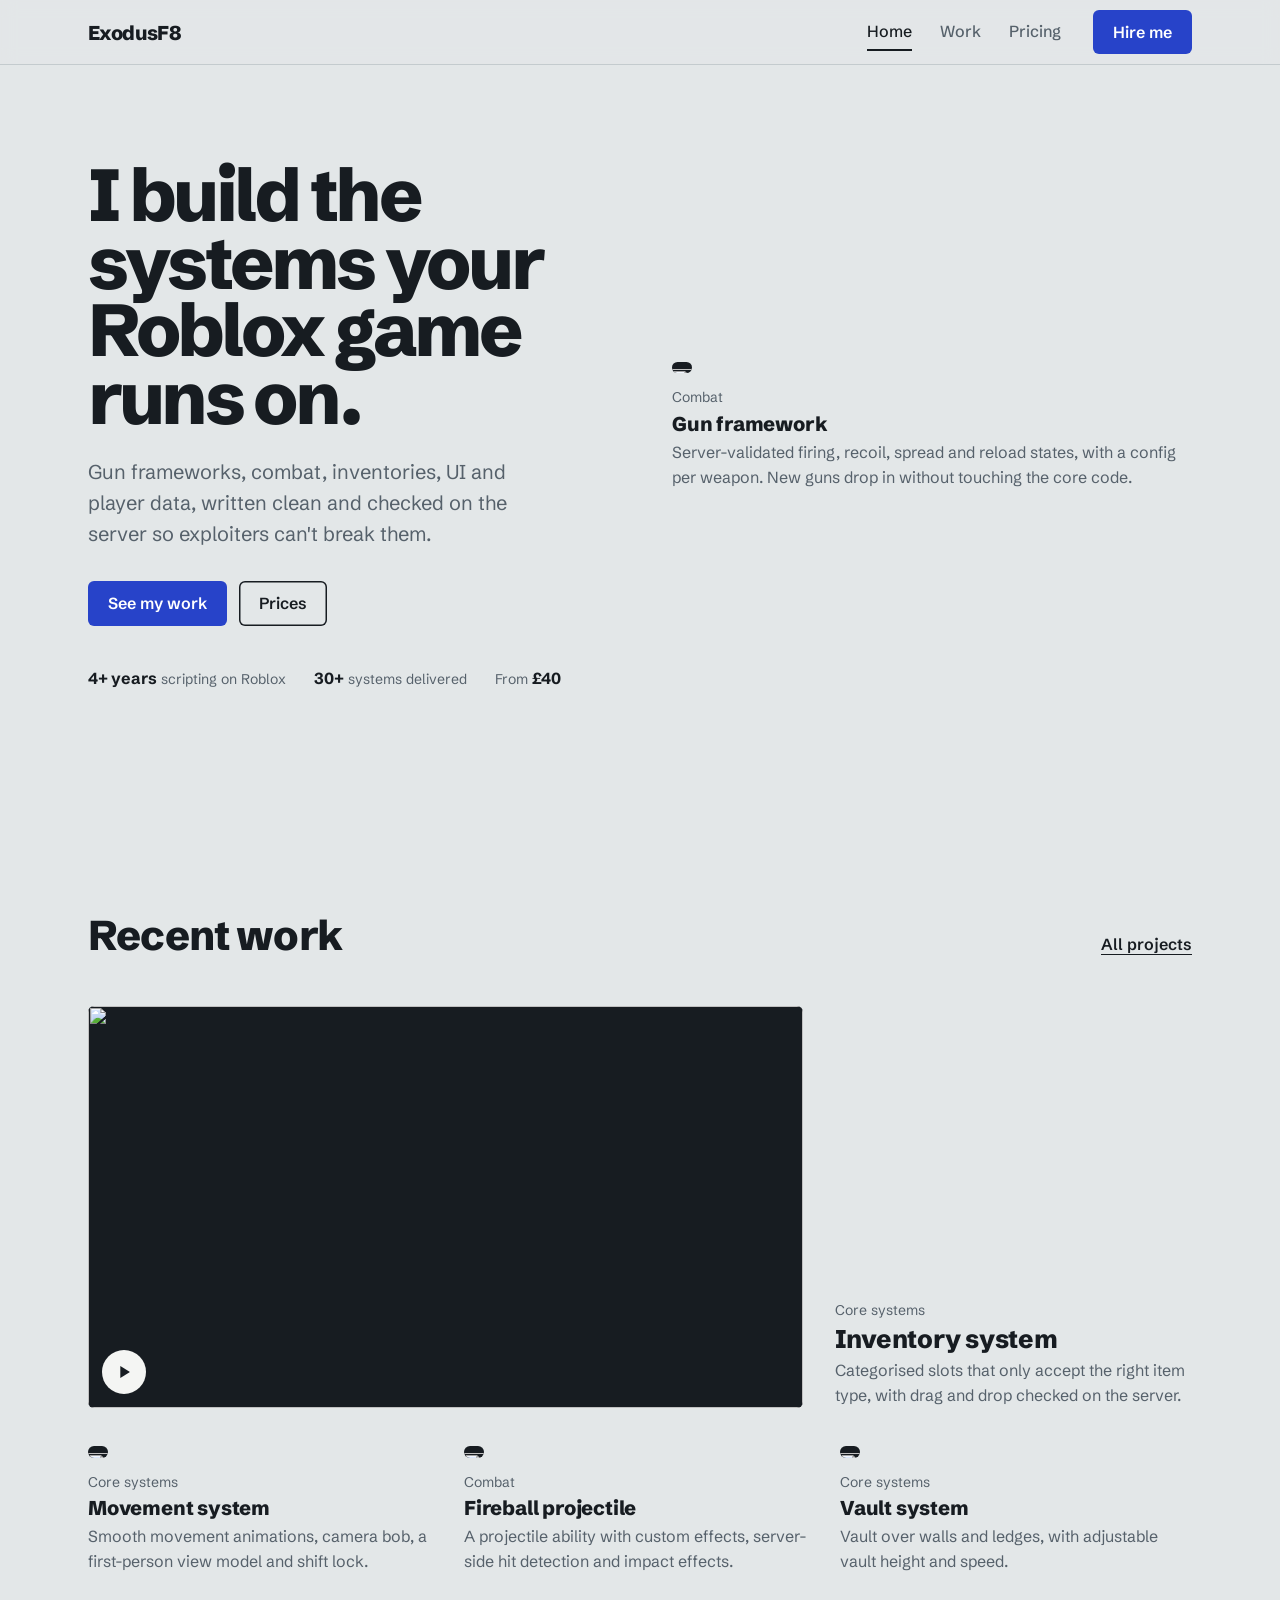
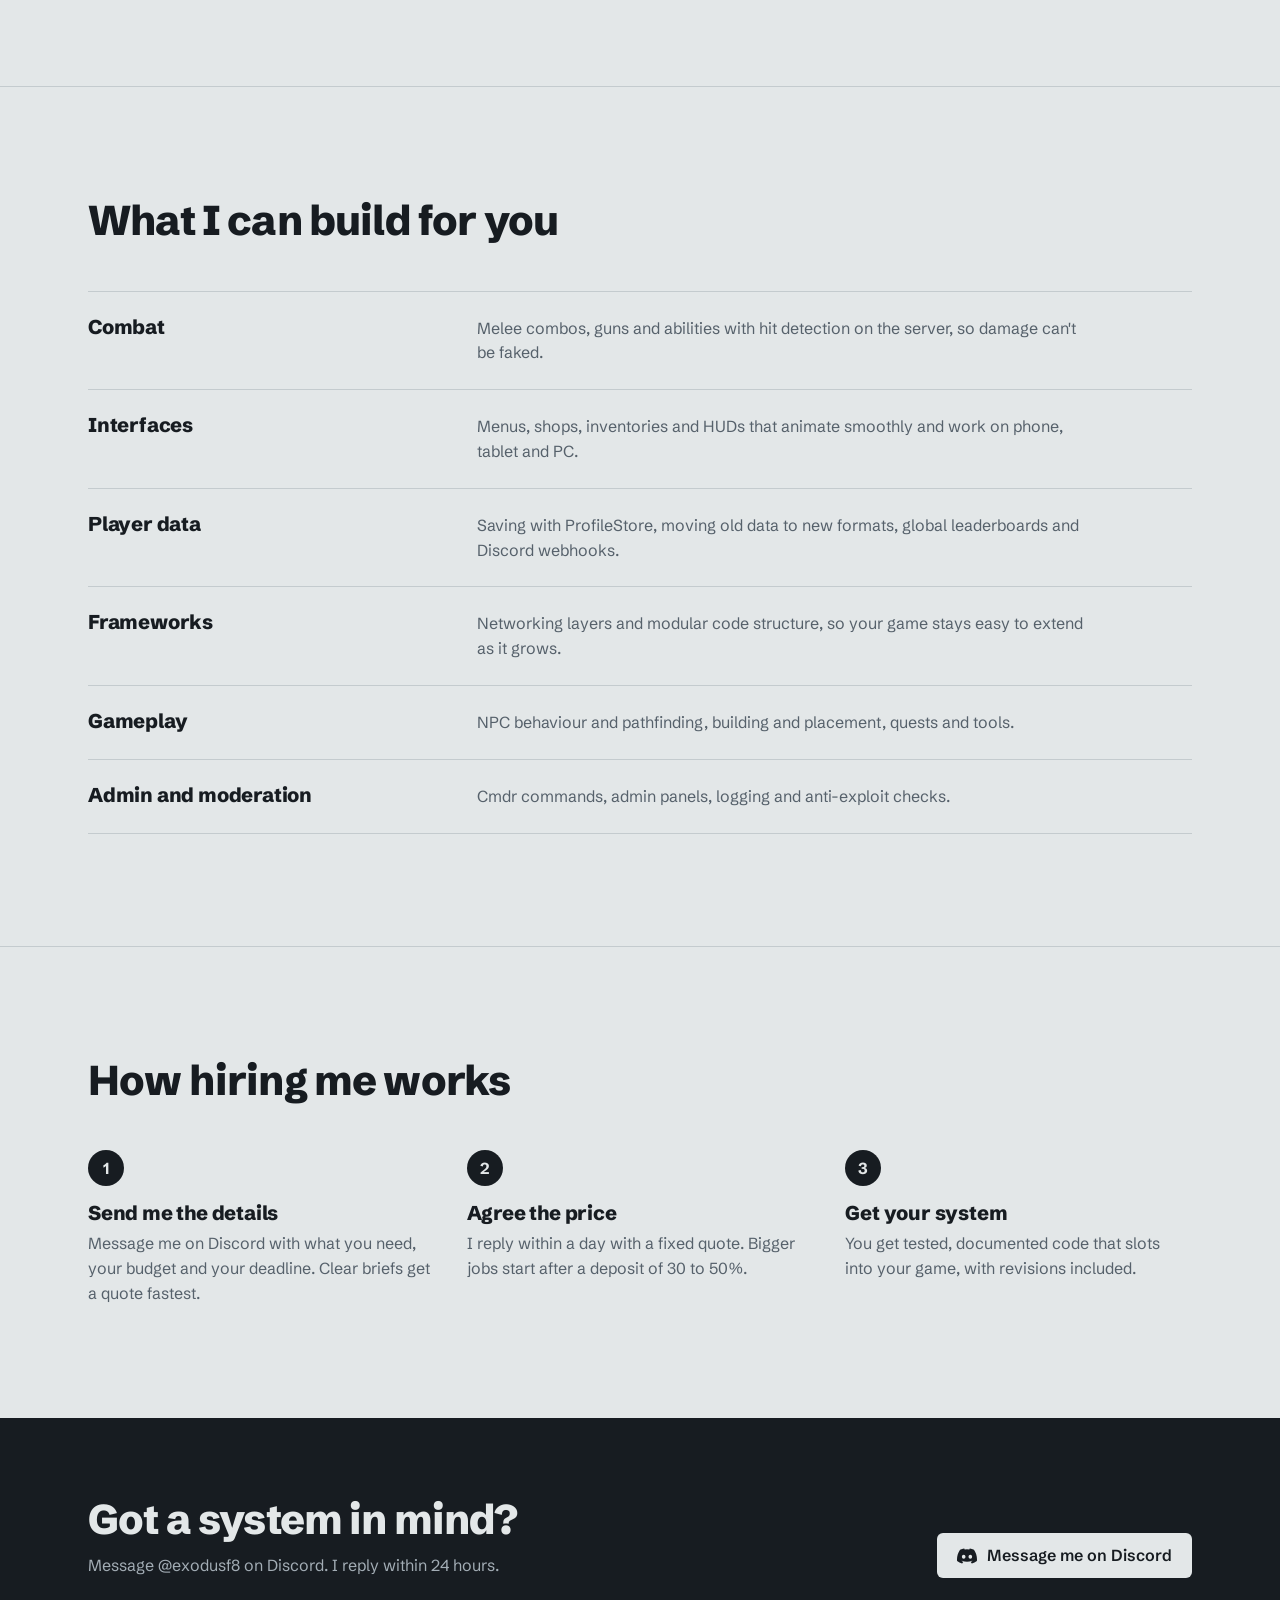
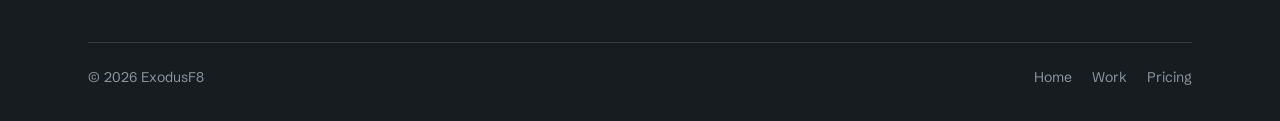
==== commit 4e380621: "Rebuild site as a structured multi-page portfolio Split the single index.html into Home, Work and Pr" ====
--- a/index.html
+++ b/index.html
@@ -1,738 +1,153 @@
 <!DOCTYPE html>
 <html lang="en">
 <head>
-  <meta charset="UTF-8" />
-  <meta name="viewport" content="width=device-width, initial-scale=1, viewport-fit=cover" />
-  <title>ExodusF8 — Roblox Systems Studio</title>
-  <meta name="description" content="ExodusF8 — Roblox developer with 4+ years building combat systems, gun frameworks, custom UIs, backends and frameworks. PayPal & DevEx. DM @exodusf8 on Discord." />
-  <link rel="preconnect" href="https://fonts.googleapis.com" />
-  <link rel="preconnect" href="https://fonts.gstatic.com" crossorigin />
-  <link href="https://fonts.googleapis.com/css2?family=Anton&family=Manrope:wght@300;400;500;600;700;800&display=swap" rel="stylesheet" />
-  <style>
-    :root{
-      --red:#e50914;
-      --red-dark:#b20710;
-      --black:#080808;
-      --black-2:#0c0c0c;
-      --panel:#141414;
-      --panel-2:#1c1c1c;
-      --border:#262626;
-      --fg:#f5f5f5;
-      --muted:#a8a8a8;
-      --muted-2:#6f6f6f;
-      --gutter:clamp(16px,4vw,60px);
-      --row-gap:clamp(8px,1vw,14px);
-      --ease:cubic-bezier(.22,1,.36,1);
-      --ease-io:cubic-bezier(.65,0,.35,1);
-    }
-    *{box-sizing:border-box;margin:0;padding:0}
-    html{scroll-behavior:smooth;-webkit-text-size-adjust:100%}
-    body{
-      background:var(--black);color:var(--fg);
-      font-family:'Manrope',system-ui,sans-serif;
-      line-height:1.55;overflow-x:hidden;
-      -webkit-font-smoothing:antialiased;-moz-osx-font-smoothing:grayscale;
-      min-height:100vh;
-    }
-    img,svg{display:block;max-width:100%}
-    a{color:inherit;text-decoration:none}
-    button{font:inherit;color:inherit;background:none;border:none;cursor:pointer}
-    ::selection{background:var(--red);color:#fff}
-    .anton{font-family:'Anton',sans-serif;font-weight:400;letter-spacing:.01em}
-
-    /* ───── NAV ───── */
-    nav{
-      position:fixed;top:0;left:0;width:100%;z-index:60;
-      padding:0 var(--gutter);
-      transition:background .4s var(--ease),backdrop-filter .4s var(--ease);
-      background:linear-gradient(180deg,rgba(0,0,0,.85) 0%,rgba(0,0,0,0) 100%);
-    }
-    nav.scrolled{background:rgba(8,8,8,.96);backdrop-filter:blur(6px);box-shadow:0 1px 0 var(--border)}
-    .nav-inner{max-width:1500px;margin:0 auto;height:clamp(60px,8vw,76px);display:flex;align-items:center;gap:clamp(18px,3vw,40px)}
-    .brand{font-family:'Anton',sans-serif;font-size:clamp(1.4rem,3vw,1.9rem);color:var(--red);letter-spacing:.06em;text-transform:uppercase;transition:transform .3s var(--ease)}
-    .brand span{color:var(--fg)}
-    .brand:hover{transform:scale(1.04)}
-    .nav-links{display:none;gap:clamp(16px,2vw,26px);font-size:.86rem;font-weight:600;color:#cfcfcf}
-    .nav-links a{position:relative;padding:4px 0;transition:color .2s var(--ease)}
-    .nav-links a::after{content:"";position:absolute;left:0;right:0;bottom:-2px;height:2px;background:var(--red);transform:scaleX(0);transform-origin:left;transition:transform .3s var(--ease)}
-    .nav-links a:hover{color:#fff}
-    .nav-links a:hover::after{transform:scaleX(1)}
-    .nav-cta{margin-left:auto;display:none}
-    @media(min-width:860px){.nav-links{display:flex}.nav-cta{display:inline-flex}}
-    .btn-red{display:inline-flex;align-items:center;justify-content:center;gap:10px;background:var(--red);color:#fff;font-weight:700;padding:10px 22px;border-radius:4px;min-height:42px;transition:background .2s var(--ease),transform .25s var(--ease),box-shadow .3s var(--ease)}
-    .btn-red:hover{background:#f6121d;transform:translateY(-1px);box-shadow:0 10px 26px -10px rgba(229,9,20,.7)}
-    .btn-red:active{transform:translateY(0)}
-    .btn-ghost{display:inline-flex;align-items:center;justify-content:center;gap:10px;background:rgba(109,109,110,.5);color:#fff;font-weight:700;padding:10px 22px;border-radius:4px;min-height:42px;backdrop-filter:blur(2px);transition:background .2s var(--ease),transform .25s var(--ease)}
-    .btn-ghost:hover{background:rgba(109,109,110,.75);transform:translateY(-1px)}
-
-    .nav-toggle{margin-left:auto;display:inline-flex;flex-direction:column;gap:5px;padding:10px;margin-right:-10px}
-    .nav-toggle span{width:24px;height:2px;background:#fff;transition:transform .3s,opacity .2s}
-    .nav-toggle.open span:nth-child(1){transform:translateY(7px) rotate(45deg)}
-    .nav-toggle.open span:nth-child(2){opacity:0}
-    .nav-toggle.open span:nth-child(3){transform:translateY(-7px) rotate(-45deg)}
-    @media(min-width:860px){.nav-toggle{display:none}}
-    .mobile-menu{position:fixed;inset:0 0 auto 0;background:rgba(8,8,8,.98);backdrop-filter:blur(10px);border-bottom:1px solid var(--border);transform:translateY(-100%);transition:transform .35s var(--ease);z-index:55;padding:92px var(--gutter) 32px}
-    .mobile-menu.open{transform:translateY(0)}
-    .mobile-menu a{display:block;padding:16px 0;font-family:'Anton',sans-serif;font-size:1.25rem;letter-spacing:.05em;text-transform:uppercase;color:#d6d6d6;border-bottom:1px solid var(--border)}
-    .mobile-menu a:hover{color:var(--red)}
-    @media(min-width:860px){.mobile-menu{display:none}}
-
-    /* ───── HERO / BILLBOARD ───── */
-    .hero{position:relative;min-height:92vh;display:flex;align-items:flex-end;overflow:hidden}
-    .hero-bg{position:absolute;inset:0;z-index:0}
-    .hero-bg img{width:100%;height:100%;object-fit:cover;filter:brightness(.55) saturate(1.05);transform:scale(1.05);animation:slowzoom 18s var(--ease-io) infinite alternate}
-    @keyframes slowzoom{to{transform:scale(1.14)}}
-    .hero-bg::after{content:"";position:absolute;inset:0;background:
-      linear-gradient(77deg,rgba(8,8,8,.95) 0%,rgba(8,8,8,.55) 40%,rgba(8,8,8,.1) 70%),
-      linear-gradient(180deg,rgba(8,8,8,0) 50%,rgba(8,8,8,.65) 82%,var(--black) 100%)}
-    .hero-content{position:relative;z-index:2;max-width:1500px;margin:0 auto;width:100%;padding:0 var(--gutter) clamp(60px,9vw,120px)}
-    .hero-inner{max-width:760px}
-    .hero-tag{display:inline-flex;align-items:center;gap:10px;margin-bottom:18px}
-    .hero-tag .nf{font-family:'Anton',sans-serif;color:var(--red);font-size:.9rem;letter-spacing:.34em}
-    .hero-tag .dot{width:5px;height:5px;border-radius:50%;background:var(--muted-2)}
-    .hero-tag .small{font-size:.78rem;letter-spacing:.28em;text-transform:uppercase;color:var(--muted);font-weight:700}
-    h1.hero-title{font-family:'Anton',sans-serif;font-size:clamp(3.2rem,12vw,9rem);line-height:.82;text-transform:uppercase;margin-bottom:22px;text-shadow:0 6px 40px rgba(0,0,0,.6)}
-    h1.hero-title .stroke{-webkit-text-stroke:2px var(--red);color:transparent}
-    .hero-meta{display:flex;flex-wrap:wrap;align-items:center;gap:12px;margin-bottom:18px;font-size:.85rem;font-weight:700;color:#dcdcdc}
-    .hero-meta .pill{padding:3px 10px;border:1px solid #4a4a4a;border-radius:3px;color:#cfcfcf;font-size:.72rem;letter-spacing:.12em;text-transform:uppercase}
-    .hero-meta .match{color:#46d369;font-weight:800}
-    .hero-desc{font-size:clamp(1rem,1.5vw,1.3rem);color:#e2e2e2;max-width:600px;margin-bottom:30px;text-shadow:0 2px 12px rgba(0,0,0,.6)}
-    .hero-btns{display:flex;flex-wrap:wrap;gap:14px}
-    .btn-play{background:#fff;color:#111;font-weight:800;font-size:1.05rem;padding:13px 32px;border-radius:5px;display:inline-flex;align-items:center;gap:12px;transition:background .2s var(--ease),transform .25s var(--ease)}
-    .btn-play:hover{background:#d8d8d8;transform:translateY(-1px)}
-    .btn-play svg{width:22px;height:22px;fill:#111}
-    .btn-info{background:rgba(109,109,110,.55);color:#fff;font-weight:800;font-size:1.05rem;padding:13px 30px;border-radius:5px;display:inline-flex;align-items:center;gap:12px;backdrop-filter:blur(2px);transition:background .2s var(--ease),transform .25s var(--ease)}
-    .btn-info:hover{background:rgba(109,109,110,.78);transform:translateY(-1px)}
-    .btn-info svg{width:22px;height:22px;fill:#fff}
-
-    /* floating stat ticker */
-    .ticker{position:relative;z-index:2;max-width:1500px;margin:-10px auto 0;padding:0 var(--gutter)}
-    .ticker-inner{display:grid;grid-template-columns:repeat(2,1fr);gap:1px;background:var(--border);border:1px solid var(--border);border-radius:8px;overflow:hidden}
-    @media(min-width:680px){.ticker-inner{grid-template-columns:repeat(4,1fr)}}
-    .ticker-cell{background:var(--black-2);padding:clamp(16px,2.5vw,26px) clamp(14px,2vw,24px);transition:background .3s var(--ease)}
-    .ticker-cell:hover{background:var(--panel)}
-    .ticker-num{font-family:'Anton',sans-serif;font-size:clamp(1.7rem,4vw,2.8rem);color:var(--red);line-height:1}
-    .ticker-label{font-size:.72rem;letter-spacing:.2em;text-transform:uppercase;color:var(--muted);margin-top:6px;font-weight:700}
-
-    /* ───── ROWS ───── */
-    .rows-wrap{padding:clamp(40px,6vw,70px) 0 clamp(20px,4vw,40px)}
-    .row{margin-bottom:clamp(34px,5vw,56px)}
-    .row-head{display:flex;align-items:baseline;gap:14px;padding:0 var(--gutter);margin-bottom:14px}
-    .row-title{font-family:'Anton',sans-serif;font-size:clamp(1.3rem,3vw,2rem);text-transform:uppercase;letter-spacing:.02em}
-    .row-title .accent{color:var(--red)}
-    .row-sub{font-size:.8rem;color:var(--muted-2);font-weight:600;letter-spacing:.08em}
-    .row-scroller-wrap{position:relative}
-    .row-scroller{display:flex;gap:var(--row-gap);overflow-x:auto;scroll-behavior:smooth;padding:8px var(--gutter) 18px;scrollbar-width:none}
-    .row-scroller::-webkit-scrollbar{display:none}
-    .row-arrow{position:absolute;top:8px;bottom:18px;width:clamp(40px,5vw,64px);z-index:20;display:none;align-items:center;justify-content:center;background:linear-gradient(90deg,rgba(8,8,8,.85),rgba(8,8,8,0));border:none;color:#fff;opacity:0;transition:opacity .25s var(--ease),background .2s}
-    .row-arrow.right{right:0;background:linear-gradient(270deg,rgba(8,8,8,.85),rgba(8,8,8,0))}
-    .row-arrow.left{left:0}
-    .row-scroller-wrap:hover .row-arrow{opacity:1}
-    .row-arrow svg{width:30px;height:30px;fill:#fff;transition:transform .2s var(--ease)}
-    .row-arrow:hover svg{transform:scale(1.3)}
-    @media(min-width:860px){.row-arrow{display:flex}}
-
-    .card{position:relative;flex:0 0 auto;width:clamp(230px,30vw,330px);border-radius:7px;overflow:hidden;background:var(--panel);cursor:pointer;transition:transform .35s var(--ease),box-shadow .35s var(--ease)}
-    .card-thumb{position:relative;aspect-ratio:16/9;overflow:hidden;background:#000}
-    .card-thumb img{width:100%;height:100%;object-fit:cover;filter:brightness(.92);transition:transform .5s var(--ease),filter .4s var(--ease)}
-    .card-rank{position:absolute;top:8px;left:8px;z-index:3;font-family:'Anton',sans-serif;font-size:.85rem;background:rgba(8,8,8,.8);color:#fff;border:1px solid rgba(255,255,255,.18);padding:2px 9px;border-radius:3px;letter-spacing:.05em}
-    .card-tag{position:absolute;top:8px;right:8px;z-index:3;font-size:.62rem;font-weight:800;letter-spacing:.16em;text-transform:uppercase;color:#fff;background:var(--red);padding:3px 8px;border-radius:3px}
-    .card-grad{position:absolute;inset:0;z-index:2;background:linear-gradient(180deg,rgba(0,0,0,0) 40%,rgba(0,0,0,.75) 100%)}
-    .card-play{position:absolute;inset:0;z-index:4;display:flex;align-items:center;justify-content:center;opacity:0;transition:opacity .3s var(--ease)}
-    .card-play .pbtn{width:54px;height:54px;border-radius:50%;background:rgba(255,255,255,.95);display:flex;align-items:center;justify-content:center;transform:scale(.7);transition:transform .35s var(--ease)}
-    .card-play .pbtn svg{width:24px;height:24px;fill:#111;margin-left:3px}
-    .card-info{position:absolute;left:0;right:0;bottom:0;z-index:5;padding:14px;transform:translateY(8px);opacity:0;transition:transform .35s var(--ease),opacity .3s var(--ease)}
-    .card-info h4{font-family:'Anton',sans-serif;font-size:1.05rem;text-transform:uppercase;letter-spacing:.02em;line-height:1.05}
-    .card-info p{font-size:.78rem;color:#cfcfcf;margin-top:4px;display:-webkit-box;-webkit-line-clamp:2;-webkit-box-orient:vertical;overflow:hidden}
-    .card-base{position:absolute;left:12px;bottom:12px;z-index:3;font-family:'Anton',sans-serif;font-size:1rem;text-transform:uppercase;text-shadow:0 2px 8px rgba(0,0,0,.8);transition:opacity .25s var(--ease)}
-    .card:hover{transform:scale(1.12);box-shadow:0 24px 50px -18px rgba(0,0,0,.85);z-index:15}
-    .card:hover .card-thumb img{transform:scale(1.06);filter:brightness(1)}
-    .card:hover .card-play{opacity:1}
-    .card:hover .card-play .pbtn{transform:scale(1)}
-    .card:hover .card-info{transform:translateY(0);opacity:1}
-    .card:hover .card-base{opacity:0}
-
-    /* ───── PRICING ───── */
-    .section{padding:clamp(56px,8vw,110px) var(--gutter);position:relative}
-    .section-alt{background:linear-gradient(180deg,var(--black) 0%,#0a0a0a 100%);border-top:1px solid var(--border)}
-    .sec-wrap{max-width:1500px;margin:0 auto}
-    .sec-head{margin-bottom:clamp(34px,5vw,60px);max-width:760px}
-    .kicker{display:inline-flex;align-items:center;gap:10px;color:var(--red);font-weight:800;font-size:.78rem;letter-spacing:.3em;text-transform:uppercase;margin-bottom:16px}
-    .kicker .bar{width:34px;height:2px;background:var(--red)}
-    .sec-title{font-family:'Anton',sans-serif;font-size:clamp(2.2rem,7vw,4.4rem);text-transform:uppercase;line-height:.92}
-    .sec-title .stroke{-webkit-text-stroke:2px var(--fg);color:transparent}
-    .sec-desc{color:var(--muted);font-size:clamp(.95rem,1.4vw,1.15rem);margin-top:18px}
-
-    .plans{display:grid;grid-template-columns:1fr;gap:18px}
-    @media(min-width:640px){.plans{grid-template-columns:repeat(2,1fr)}}
-    @media(min-width:1080px){.plans{grid-template-columns:repeat(4,1fr)}}
-    .plan{position:relative;background:var(--panel);border:1px solid var(--border);border-radius:12px;padding:clamp(22px,2.6vw,30px);display:flex;flex-direction:column;overflow:hidden;transition:transform .35s var(--ease),border-color .35s var(--ease),background .35s var(--ease),box-shadow .35s var(--ease)}
-    .plan::before{content:"";position:absolute;inset:0;background:radial-gradient(120% 80% at 50% 0%,rgba(229,9,20,.14),transparent 60%);opacity:0;transition:opacity .4s var(--ease)}
-    .plan:hover{transform:translateY(-6px);border-color:#3a3a3a;background:var(--panel-2);box-shadow:0 30px 60px -30px rgba(0,0,0,.9)}
-    .plan:hover::before{opacity:1}
-    .plan.featured{border-color:var(--red);background:linear-gradient(180deg,rgba(229,9,20,.08),var(--panel))}
-    .plan-badge{position:absolute;top:0;right:0;background:var(--red);color:#fff;font-size:.66rem;font-weight:800;letter-spacing:.16em;text-transform:uppercase;padding:5px 14px;border-bottom-left-radius:10px}
-    .plan-name{font-family:'Anton',sans-serif;font-size:1.45rem;text-transform:uppercase;letter-spacing:.02em;position:relative;z-index:1}
-    .plan-for{font-size:.8rem;color:var(--muted-2);font-weight:600;margin-top:2px;position:relative;z-index:1}
-    .plan-price{font-family:'Anton',sans-serif;font-size:clamp(2.4rem,4vw,3rem);margin:18px 0 2px;color:#fff;position:relative;z-index:1}
-    .plan-price .cur{color:var(--red)}
-    .plan-price .plus{color:var(--muted);font-size:1.1rem}
-    .plan-usd{font-size:.82rem;color:var(--muted-2);font-weight:600;position:relative;z-index:1}
-    .plan-line{height:1px;background:var(--border);margin:20px 0;position:relative;z-index:1}
-    .plan-feats{list-style:none;display:flex;flex-direction:column;gap:11px;font-size:.9rem;color:#d4d4d4;position:relative;z-index:1;flex:1}
-    .plan-feats li{display:flex;gap:10px;align-items:flex-start}
-    .plan-feats svg{width:17px;height:17px;flex-shrink:0;margin-top:2px;fill:var(--red)}
-    .plan-btn{margin-top:24px;position:relative;z-index:1}
-
-    /* estimator */
-    .estimator{margin-top:clamp(30px,4vw,52px);background:var(--panel);border:1px solid var(--border);border-radius:14px;padding:clamp(24px,3.5vw,44px);position:relative;overflow:hidden}
-    .estimator::after{content:"";position:absolute;top:-40%;right:-10%;width:380px;height:380px;background:radial-gradient(circle,rgba(229,9,20,.16),transparent 70%);pointer-events:none}
-    .est-head{display:flex;flex-wrap:wrap;align-items:flex-end;justify-content:space-between;gap:16px;margin-bottom:26px;position:relative;z-index:1}
-    .est-head h3{font-family:'Anton',sans-serif;font-size:clamp(1.5rem,3vw,2.2rem);text-transform:uppercase}
-    .est-head p{color:var(--muted);font-size:.9rem;max-width:420px}
-    .est-grid{display:grid;grid-template-columns:1fr;gap:clamp(24px,4vw,48px);align-items:center;position:relative;z-index:1}
-    @media(min-width:900px){.est-grid{grid-template-columns:1.4fr .9fr}}
-    .est-controls{display:flex;flex-direction:column;gap:24px}
-    .est-field label{display:flex;justify-content:space-between;font-size:.82rem;font-weight:700;letter-spacing:.08em;text-transform:uppercase;color:#d0d0d0;margin-bottom:12px}
-    .est-field label .val{color:var(--red)}
-    input[type=range]{-webkit-appearance:none;appearance:none;width:100%;height:6px;border-radius:99px;background:#333;outline:none}
-    input[type=range]::-webkit-slider-thumb{-webkit-appearance:none;appearance:none;width:22px;height:22px;border-radius:50%;background:var(--red);cursor:pointer;border:3px solid #fff;box-shadow:0 0 0 1px var(--red),0 4px 12px rgba(229,9,20,.5);transition:transform .15s var(--ease)}
-    input[type=range]::-webkit-slider-thumb:hover{transform:scale(1.18)}
-    input[type=range]::-moz-range-thumb{width:22px;height:22px;border-radius:50%;background:var(--red);cursor:pointer;border:3px solid #fff}
-    .est-chips{display:flex;flex-wrap:wrap;gap:10px}
-    .est-chip{padding:9px 16px;border-radius:99px;border:1px solid var(--border);background:var(--black-2);color:#cfcfcf;font-size:.82rem;font-weight:700;transition:all .2s var(--ease)}
-    .est-chip.active{background:var(--red);border-color:var(--red);color:#fff}
-    .est-chip:hover{border-color:#555}
-    .est-result{background:var(--black-2);border:1px solid var(--border);border-radius:12px;padding:clamp(22px,3vw,32px);text-align:center}
-    .est-result .lbl{font-size:.74rem;letter-spacing:.24em;text-transform:uppercase;color:var(--muted-2);font-weight:700}
-    .est-amt{font-family:'Anton',sans-serif;font-size:clamp(2.6rem,7vw,4rem);color:#fff;line-height:1;margin:12px 0 4px}
-    .est-amt .cur{color:var(--red)}
-    .est-usd{color:var(--muted);font-size:.95rem;font-weight:600;margin-bottom:18px}
-    .est-note{font-size:.74rem;color:var(--muted-2)}
-
-    .specs{display:grid;grid-template-columns:1fr;gap:1px;background:var(--border);border:1px solid var(--border);border-radius:10px;overflow:hidden;margin-top:clamp(28px,4vw,40px)}
-    @media(min-width:680px){.specs{grid-template-columns:repeat(4,1fr)}}
-    .spec{background:var(--black-2);padding:20px 22px}
-    .spec .k{font-size:.7rem;letter-spacing:.2em;text-transform:uppercase;color:var(--muted-2);font-weight:700}
-    .spec .v{font-family:'Anton',sans-serif;font-size:1.25rem;margin-top:6px;text-transform:uppercase}
-    .spec .v.r{color:var(--red)}
-
-    /* ───── FAQ ───── */
-    .faq{display:flex;flex-direction:column;gap:10px}
-    .faq-item{background:var(--panel);border:1px solid var(--border);border-radius:8px;overflow:hidden;transition:border-color .3s var(--ease),background .3s var(--ease)}
-    .faq-item[open]{border-color:#3a3a3a;background:var(--panel-2)}
-    .faq-item summary{list-style:none;cursor:pointer;padding:clamp(18px,2.4vw,26px);display:flex;align-items:center;justify-content:space-between;gap:18px}
-    .faq-item summary::-webkit-details-marker{display:none}
-    .faq-q{font-family:'Anton',sans-serif;font-size:clamp(1.05rem,2vw,1.4rem);text-transform:uppercase;letter-spacing:.02em;transition:color .2s var(--ease)}
-    .faq-item summary:hover .faq-q,.faq-item[open] .faq-q{color:var(--red)}
-    .faq-plus{flex-shrink:0;width:30px;height:30px;position:relative;transition:transform .35s var(--ease)}
-    .faq-plus::before,.faq-plus::after{content:"";position:absolute;background:var(--red);border-radius:2px}
-    .faq-plus::before{top:50%;left:4px;right:4px;height:2.5px;transform:translateY(-50%)}
-    .faq-plus::after{left:50%;top:4px;bottom:4px;width:2.5px;transform:translateX(-50%);transition:transform .35s var(--ease)}
-    .faq-item[open] .faq-plus{transform:rotate(90deg)}
-    .faq-item[open] .faq-plus::after{transform:translateX(-50%) scaleY(0)}
-    .faq-a{padding:0 clamp(18px,2.4vw,26px) clamp(20px,2.8vw,28px);color:var(--muted);font-size:clamp(.92rem,1.4vw,1.05rem);line-height:1.7;max-width:760px}
-
-    /* ───── CONTACT ───── */
-    .contact{position:relative;overflow:hidden}
-    .contact::before{content:"";position:absolute;inset:0;background:radial-gradient(80% 120% at 50% 0%,rgba(229,9,20,.18),transparent 60%);pointer-events:none}
-    .contact-wrap{max-width:780px;margin:0 auto;text-align:center;position:relative;z-index:1}
-    .contact-desc{color:var(--muted);font-size:clamp(1rem,1.6vw,1.25rem);max-width:600px;margin:18px auto clamp(30px,4vw,44px)}
-    .copy-btn{display:inline-flex;align-items:center;justify-content:center;gap:16px;flex-direction:column;width:100%;max-width:480px;margin:0 auto;padding:clamp(20px,2.6vw,26px) clamp(24px,3vw,40px);background:var(--panel);border:1px solid var(--border);border-radius:12px;transition:background .3s var(--ease),transform .3s var(--ease),box-shadow .35s var(--ease),border-color .3s var(--ease)}
-    @media(min-width:560px){.copy-btn{flex-direction:row}}
-    .copy-btn:hover{background:var(--panel-2);transform:translateY(-3px);border-color:#3a3a3a;box-shadow:0 26px 50px -24px rgba(229,9,20,.5)}
-    .copy-btn .dc{width:30px;height:30px;color:#5865F2;flex-shrink:0;transition:transform .35s var(--ease)}
-    .copy-btn:hover .dc{transform:scale(1.12) rotate(-6deg)}
-    .copy-btn .handle{font-family:'Anton',sans-serif;font-size:clamp(1.3rem,2.6vw,1.9rem);letter-spacing:.12em;text-transform:uppercase;transition:color .2s var(--ease)}
-    .copy-btn:hover .handle{color:var(--red)}
-    .copy-btn .cl{font-size:.74rem;letter-spacing:.18em;text-transform:uppercase;color:var(--muted-2);font-weight:700}
-    @media(min-width:560px){.copy-btn .cl{border-left:1px solid var(--border);padding-left:16px}}
-    .contact-rules{margin-top:clamp(28px,4vw,40px);display:grid;grid-template-columns:1fr;gap:12px;text-align:left;max-width:560px;margin-left:auto;margin-right:auto}
-    @media(min-width:560px){.contact-rules{grid-template-columns:repeat(3,1fr)}}
-    .rule{background:var(--black-2);border:1px solid var(--border);border-radius:8px;padding:16px 18px}
-    .rule .n{font-family:'Anton',sans-serif;color:var(--red);font-size:1.1rem}
-    .rule .t{font-size:.82rem;color:#cfcfcf;font-weight:600;margin-top:4px}
-
-    footer{padding:clamp(28px,4vw,44px) var(--gutter);border-top:1px solid var(--border);background:var(--black)}
-    .footer-inner{max-width:1500px;margin:0 auto;display:flex;flex-wrap:wrap;align-items:center;justify-content:space-between;gap:14px}
-    .footer-brand{font-family:'Anton',sans-serif;color:var(--red);font-size:1.2rem;letter-spacing:.06em;text-transform:uppercase}
-    .footer-brand span{color:var(--fg)}
-    .footer-meta{font-size:.78rem;letter-spacing:.14em;text-transform:uppercase;color:var(--muted-2);font-weight:600}
-
-    /* ───── MODAL ───── */
-    .modal{position:fixed;inset:0;z-index:120;display:none;align-items:center;justify-content:center;background:rgba(0,0,0,.9);padding:clamp(14px,3vw,40px);backdrop-filter:blur(4px)}
-    .modal.open{display:flex;animation:fade .3s var(--ease)}
-    @keyframes fade{from{opacity:0}to{opacity:1}}
-    .modal-card{width:100%;max-width:1040px;background:var(--panel);border-radius:10px;overflow:hidden;box-shadow:0 40px 90px -30px rgba(0,0,0,.9);animation:pop .35s var(--ease)}
-    @keyframes pop{from{transform:scale(.94) translateY(20px);opacity:0}to{transform:scale(1) translateY(0);opacity:1}}
-    .modal-vid{position:relative;aspect-ratio:16/9;background:#000}
-    .modal-vid iframe{width:100%;height:100%;border:0;display:block}
-    .modal-close{position:absolute;top:14px;right:14px;z-index:5;width:42px;height:42px;border-radius:50%;background:rgba(8,8,8,.8);display:flex;align-items:center;justify-content:center;transition:background .2s var(--ease),transform .25s var(--ease)}
-    .modal-close:hover{background:var(--red);transform:rotate(90deg)}
-    .modal-close svg{width:20px;height:20px;fill:#fff}
-    .modal-body{padding:clamp(20px,2.6vw,30px)}
-    .modal-body .mtag{display:inline-block;font-size:.66rem;font-weight:800;letter-spacing:.16em;text-transform:uppercase;color:#fff;background:var(--red);padding:3px 9px;border-radius:3px;margin-bottom:12px}
-    .modal-body h3{font-family:'Anton',sans-serif;font-size:clamp(1.5rem,3vw,2.2rem);text-transform:uppercase;line-height:1}
-    .modal-body p{color:var(--muted);margin-top:12px;font-size:.98rem;line-height:1.7}
-
-    /* ───── TOAST ───── */
-    .toast{position:fixed;left:16px;right:16px;bottom:max(18px,env(safe-area-inset-bottom));z-index:200;background:var(--panel);border:1px solid var(--border);border-left:4px solid var(--red);border-radius:8px;padding:16px 20px;transform:translateY(180%);transition:transform .4s var(--ease);box-shadow:0 20px 40px -20px rgba(0,0,0,.8)}
-    @media(min-width:480px){.toast{left:auto;right:24px;min-width:260px;max-width:340px;bottom:24px}}
-    .toast.show{transform:translateY(0)}
-    .toast-t{font-family:'Anton',sans-serif;text-transform:uppercase;letter-spacing:.08em;color:var(--red);font-size:.95rem}
-    .toast-d{color:var(--muted);font-size:.85rem;margin-top:3px}
-
-    /* ───── REVEAL ───── */
-    .reveal{opacity:0;transform:translateY(30px);transition:opacity .7s var(--ease),transform .7s var(--ease)}
-    .reveal.visible{opacity:1;transform:none}
-    @media(prefers-reduced-motion:reduce){
-      .reveal{opacity:1;transform:none;transition:none}
-      .hero-bg img{animation:none}
-      html{scroll-behavior:auto}
-      *,*::before,*::after{transition-duration:1ms!important;animation-duration:1ms!important}
-    }
-  </style>
+  <meta charset="UTF-8">
+  <meta name="viewport" content="width=device-width, initial-scale=1">
+  <title>ExodusF8 · Roblox systems programmer</title>
+  <meta name="description" content="Roblox programmer with 4+ years of experience building combat, gun frameworks, UI and data systems. Message @exodusf8 on Discord.">
+  <link rel="preconnect" href="https://fonts.googleapis.com">
+  <link rel="preconnect" href="https://fonts.gstatic.com" crossorigin>
+  <link rel="stylesheet" href="https://fonts.googleapis.com/css2?family=Schibsted+Grotesk:wght@400;500;600;700;800&display=swap">
+  <link rel="stylesheet" href="assets/css/base.css">
+  <link rel="stylesheet" href="assets/css/layout.css">
+  <link rel="stylesheet" href="assets/css/components.css">
+  <script type="module" src="assets/js/main.js"></script>
 </head>
 <body>
-  <!-- NAV -->
-  <nav id="nav">
-    <div class="nav-inner">
-      <a href="#top" class="brand">EXODUS<span>F8</span></a>
-      <div class="nav-links">
-        <a href="#catalog">Projects</a>
-        <a href="#services">Services</a>
-        <a href="#pricing">Pricing</a>
-        <a href="#faq">FAQ</a>
-      </div>
-      <a href="#contact" class="btn-red nav-cta">Start a Project</a>
-      <button class="nav-toggle" id="nav-toggle" aria-label="Toggle menu" aria-expanded="false">
-        <span></span><span></span><span></span>
-      </button>
-    </div>
-  </nav>
-
-  <div class="mobile-menu" id="mobile-menu">
-    <a href="#catalog">Projects</a>
-    <a href="#services">Services</a>
-    <a href="#pricing">Pricing</a>
-    <a href="#faq">FAQ</a>
-    <a href="#contact">Start a Project</a>
-  </div>
-
-  <!-- HERO -->
-  <header class="hero" id="top">
-    <div class="hero-bg">
-      <img src="https://img.youtube.com/vi/UsqTtrUZg1A/maxresdefault.jpg" alt="Featured project background" />
-    </div>
-    <div class="hero-content">
-      <div class="hero-inner reveal visible">
-        <div class="hero-tag">
-          <span class="nf">EXODUSF8</span>
-          <span class="dot"></span>
-          <span class="small">Roblox Systems Studio</span>
-        </div>
-        <h1 class="hero-title">EXODUS<span class="stroke">F8</span></h1>
-        <div class="hero-meta">
-          <span class="match">98% Match</span>
-          <span>2026</span>
-          <span class="pill">4+ Yrs Exp</span>
-          <span class="pill">Server-Validated</span>
-          <span class="pill">Anti-Exploit</span>
-        </div>
-        <p class="hero-desc">A Roblox engineer building complex, high-performance systems from the ground up — combat, gun frameworks, custom UIs and backends. Clean, optimized, built to scale.</p>
-        <div class="hero-btns">
-          <a href="#catalog" class="btn-play">
-            <svg viewBox="0 0 24 24" aria-hidden="true"><polygon points="5,3 19,12 5,21"/></svg>
-            View Projects
-          </a>
-          <a href="#pricing" class="btn-info">
-            <svg viewBox="0 0 24 24" aria-hidden="true"><path d="M11 7h2v2h-2zm0 4h2v6h-2zm1-9C6.48 2 2 6.48 2 12s4.48 10 10 10 10-4.48 10-10S17.52 2 12 2zm0 18c-4.41 0-8-3.59-8-8s3.59-8 8-8 8 3.59 8 8-3.59 8-8 8z"/></svg>
-            See Pricing
-          </a>
-        </div>
-      </div>
+  <header class="site-header">
+    <div class="container">
+      <a class="logo" href="./">ExodusF8</a>
+      <button class="menu-toggle" type="button" aria-expanded="false" aria-controls="site-nav">Menu</button>
+      <nav class="site-nav" id="site-nav" aria-label="Main">
+        <a href="./" aria-current="page">Home</a>
+        <a href="work.html">Work</a>
+        <a href="pricing.html">Pricing</a>
+      </nav>
+      <a class="button" href="https://discord.com/users/1031300116944007218" target="_blank" rel="noopener">Hire me</a>
     </div>
   </header>
 
-  <!-- TICKER -->
-  <div class="ticker reveal">
-    <div class="ticker-inner">
-      <div class="ticker-cell"><div class="ticker-num">4+</div><div class="ticker-label">Years Experience</div></div>
-      <div class="ticker-cell"><div class="ticker-num">30+</div><div class="ticker-label">Systems Shipped</div></div>
-      <div class="ticker-cell"><div class="ticker-num">£50<span style="font-size:.5em">+</span></div><div class="ticker-label">Starting Rate</div></div>
-      <div class="ticker-cell"><div class="ticker-num">24h</div><div class="ticker-label">Reply Window</div></div>
-    </div>
-  </div>
+  <main>
+    <section class="hero">
+      <div class="container">
+        <div>
+          <h1>I build the systems your Roblox game runs on.</h1>
+          <p class="hero-lede">Gun frameworks, combat, inventories, UI and player data, written clean and checked on the server so exploiters can't break them.</p>
+          <div class="button-row">
+            <a class="button" href="work.html">See my work</a>
+            <a class="button button-quiet" href="pricing.html">Prices</a>
+          </div>
+          <ul class="hero-facts">
+            <li><strong>4+ years</strong> scripting on Roblox</li>
+            <li><strong>30+</strong> systems delivered</li>
+            <li>From <strong data-lowest-price>£40</strong></li>
+          </ul>
+        </div>
+        <div class="project-grid" data-project-grid="hero" id="hero-project"></div>
+      </div>
+    </section>
 
-  <!-- CATALOG / ROWS -->
-  <main id="catalog" class="rows-wrap">
-    <div class="row-head reveal" style="margin-bottom:6px">
-      <div>
-        <span class="kicker"><span class="bar"></span>The Catalog</span>
-        <h2 class="row-title" style="font-size:clamp(1.6rem,4vw,2.6rem)">PROJECTS &amp; <span class="accent">SHOWCASES</span></h2>
+    <section class="section">
+      <div class="container">
+        <div class="section-head">
+          <h2>Recent work</h2>
+          <a class="text-link" href="work.html">All projects</a>
+        </div>
+        <div class="project-grid project-grid--lead" data-project-grid="featured" id="featured-projects"></div>
       </div>
-    </div>
-    <div id="rows"></div>
+    </section>
+
+    <section class="section">
+      <div class="container">
+        <div class="section-head">
+          <h2>What I can build for you</h2>
+        </div>
+        <ul class="service-list">
+          <li>
+            <h3>Combat</h3>
+            <p>Melee combos, guns and abilities with hit detection on the server, so damage can't be faked.</p>
+          </li>
+          <li>
+            <h3>Interfaces</h3>
+            <p>Menus, shops, inventories and HUDs that animate smoothly and work on phone, tablet and PC.</p>
+          </li>
+          <li>
+            <h3>Player data</h3>
+            <p>Saving with ProfileStore, moving old data to new formats, global leaderboards and Discord webhooks.</p>
+          </li>
+          <li>
+            <h3>Frameworks</h3>
+            <p>Networking layers and modular code structure, so your game stays easy to extend as it grows.</p>
+          </li>
+          <li>
+            <h3>Gameplay</h3>
+            <p>NPC behaviour and pathfinding, building and placement, quests and tools.</p>
+          </li>
+          <li>
+            <h3>Admin and moderation</h3>
+            <p>Cmdr commands, admin panels, logging and anti-exploit checks.</p>
+          </li>
+        </ul>
+      </div>
+    </section>
+
+    <section class="section">
+      <div class="container">
+        <div class="section-head">
+          <h2>How hiring me works</h2>
+        </div>
+        <ol class="steps">
+          <li>
+            <h3>Send me the details</h3>
+            <p>Message me on Discord with what you need, your budget and your deadline. Clear briefs get a quote fastest.</p>
+          </li>
+          <li>
+            <h3>Agree the price</h3>
+            <p>I reply within a day with a fixed quote. Bigger jobs start after a deposit of 30 to 50%.</p>
+          </li>
+          <li>
+            <h3>Get your system</h3>
+            <p>You get tested, documented code that slots into your game, with revisions included.</p>
+          </li>
+        </ol>
+      </div>
+    </section>
   </main>
 
-  <!-- SERVICES -->
-  <section id="services" class="section section-alt">
-    <div class="sec-wrap">
-      <div class="sec-head reveal">
-        <span class="kicker"><span class="bar"></span>Capabilities</span>
-        <h2 class="sec-title">SYSTEMS I <span class="stroke">BUILD</span></h2>
-        <p class="sec-desc">Six core disciplines, each delivered as clean, modular, server-validated code that drops into your game without breaking what already works.</p>
+  <footer class="site-footer">
+    <div class="container">
+      <div class="footer-cta">
+        <div>
+          <h2>Got a system in mind?</h2>
+          <p>Message @exodusf8 on Discord. I reply within 24 hours.</p>
+        </div>
+        <a class="button button-light" href="https://discord.com/users/1031300116944007218" target="_blank" rel="noopener">
+          <svg viewBox="0 0 24 24" fill="currentColor" aria-hidden="true"><path d="M20.317 4.369a19.791 19.791 0 0 0-4.885-1.515.074.074 0 0 0-.079.037c-.21.375-.444.864-.608 1.249a18.27 18.27 0 0 0-5.487 0 12.64 12.64 0 0 0-.617-1.249.077.077 0 0 0-.079-.037A19.736 19.736 0 0 0 3.677 4.369a.07.07 0 0 0-.032.027C.533 9.046-.32 13.58.099 18.057a.082.082 0 0 0 .031.056 19.9 19.9 0 0 0 5.993 3.03.078.078 0 0 0 .084-.028c.462-.63.874-1.295 1.226-1.994a.076.076 0 0 0-.041-.106 13.107 13.107 0 0 1-1.872-.892.077.077 0 0 1-.008-.128c.126-.094.252-.192.372-.291a.074.074 0 0 1 .077-.01c3.927 1.793 8.18 1.793 12.061 0a.074.074 0 0 1 .078.009c.12.099.246.198.373.292a.077.077 0 0 1-.006.127 12.299 12.299 0 0 1-1.873.891.077.077 0 0 0-.041.107c.36.698.772 1.362 1.225 1.993a.076.076 0 0 0 .084.028 19.839 19.839 0 0 0 6.002-3.03.077.077 0 0 0 .032-.054c.5-5.177-.838-9.674-3.549-13.66a.061.061 0 0 0-.031-.029zM8.02 15.331c-1.182 0-2.157-1.085-2.157-2.419 0-1.333.956-2.419 2.157-2.419 1.21 0 2.176 1.096 2.157 2.42 0 1.333-.956 2.418-2.157 2.418zm7.974 0c-1.183 0-2.157-1.085-2.157-2.419 0-1.333.955-2.419 2.157-2.419 1.21 0 2.176 1.096 2.157 2.42 0 1.333-.946 2.418-2.157 2.418z"/></svg>
+          Message me on Discord
+        </a>
       </div>
-      <div class="plans" style="grid-template-columns:repeat(auto-fit,minmax(260px,1fr))" id="services-grid"></div>
-    </div>
-  </section>
-
-  <!-- PRICING -->
-  <section id="pricing" class="section">
-    <div class="sec-wrap">
-      <div class="sec-head reveal">
-        <span class="kicker"><span class="bar"></span>Plans</span>
-        <h2 class="sec-title">PICK YOUR <span class="stroke">PLAN</span></h2>
-        <p class="sec-desc">Transparent tiers from single modules to full game builds. Every plan is server-validated, documented and delivered clean. Prices are starting points — scope sets the final quote.</p>
+      <div class="footer-meta">
+        <p>© <span data-year>2026</span> ExodusF8</p>
+        <nav aria-label="Footer">
+          <a href="./">Home</a>
+          <a href="work.html">Work</a>
+          <a href="pricing.html">Pricing</a>
+        </nav>
       </div>
-
-      <div class="plans" id="plans"></div>
-
-      <!-- ESTIMATOR -->
-      <div class="estimator reveal">
-        <div class="est-head">
-          <div>
-            <h3>Build Your Quote</h3>
-            <p>Slide the scope and pick a system type to get a ballpark estimate instantly. Final price confirmed after a quick chat.</p>
-          </div>
-        </div>
-        <div class="est-grid">
-          <div class="est-controls">
-            <div class="est-field">
-              <label>System Type <span class="val" id="type-val">Standard System</span></label>
-              <div class="est-chips" id="type-chips"></div>
-            </div>
-            <div class="est-field">
-              <label>Complexity / Scope <span class="val" id="scope-val">Medium</span></label>
-              <input type="range" id="scope" min="1" max="7" step="1" value="3" />
-            </div>
-          </div>
-          <div class="est-result">
-            <div class="lbl">Estimated From</div>
-            <div class="est-amt"><span class="cur">£</span><span id="est-gbp">120</span><span class="plus" style="color:var(--muted);font-size:.4em">+</span></div>
-            <div class="est-usd">≈ $<span id="est-usd">156</span> USD</div>
-            <a href="#contact" class="btn-red" style="width:100%">Lock This In →</a>
-            <div class="est-note" style="margin-top:14px">Indicative only · PayPal &amp; DevEx accepted</div>
-          </div>
-        </div>
-      </div>
-
-      <div class="specs reveal">
-        <div class="spec"><div class="k">Currency</div><div class="v">GBP / USD</div></div>
-        <div class="spec"><div class="k">Payment</div><div class="v r">PayPal · DevEx</div></div>
-        <div class="spec"><div class="k">Terms</div><div class="v">Deposit + Final</div></div>
-        <div class="spec"><div class="k">Revisions</div><div class="v">Included</div></div>
-      </div>
-    </div>
-  </section>
-
-  <!-- FAQ -->
-  <section id="faq" class="section section-alt">
-    <div class="sec-wrap" style="max-width:980px">
-      <div class="sec-head reveal">
-        <span class="kicker"><span class="bar"></span>Briefing</span>
-        <h2 class="sec-title">FA<span class="stroke">Q</span></h2>
-      </div>
-      <div class="faq reveal" id="faq-list"></div>
-    </div>
-  </section>
-
-  <!-- CONTACT -->
-  <section id="contact" class="section contact">
-    <div class="contact-wrap">
-      <div class="reveal">
-        <span class="kicker" style="justify-content:center"><span class="bar"></span>Comms Channel</span>
-        <h2 class="sec-title" style="text-align:center">LET'S <span class="stroke">BUILD</span></h2>
-        <p class="contact-desc">Drop a DM with what you need built, your budget range and your deadline. Detailed briefs get quoted fastest — vague "you free?" messages get skipped.</p>
-        <button class="copy-btn" id="copy-btn">
-          <svg class="dc" viewBox="0 0 24 24" fill="currentColor" aria-hidden="true">
-            <path d="M20.317 4.369a19.791 19.791 0 0 0-4.885-1.515.074.074 0 0 0-.079.037c-.21.375-.444.864-.608 1.249a18.27 18.27 0 0 0-5.487 0 12.64 12.64 0 0 0-.617-1.249.077.077 0 0 0-.079-.037A19.736 19.736 0 0 0 3.677 4.369a.07.07 0 0 0-.032.027C.533 9.046-.32 13.58.099 18.057a.082.082 0 0 0 .031.056 19.9 19.9 0 0 0 5.993 3.03.078.078 0 0 0 .084-.028c.462-.63.874-1.295 1.226-1.994a.076.076 0 0 0-.041-.106 13.107 13.107 0 0 1-1.872-.892.077.077 0 0 1-.008-.128c.126-.094.252-.192.372-.291a.074.074 0 0 1 .077-.01c3.927 1.793 8.18 1.793 12.061 0a.074.074 0 0 1 .078.009c.12.099.246.198.373.292a.077.077 0 0 1-.006.127 12.299 12.299 0 0 1-1.873.891.077.077 0 0 0-.041.107c.36.698.772 1.362 1.225 1.993a.076.076 0 0 0 .084.028 19.839 19.839 0 0 0 6.002-3.03.077.077 0 0 0 .032-.054c.5-5.177-.838-9.674-3.549-13.66a.061.061 0 0 0-.031-.029zM8.02 15.331c-1.182 0-2.157-1.085-2.157-2.419 0-1.333.956-2.419 2.157-2.419 1.21 0 2.176 1.096 2.157 2.42 0 1.333-.956 2.418-2.157 2.418zm7.974 0c-1.183 0-2.157-1.085-2.157-2.419 0-1.333.955-2.419 2.157-2.419 1.21 0 2.176 1.096 2.157 2.42 0 1.333-.946 2.418-2.157 2.418z"/>
-          </svg>
-          <span class="handle">@EXODUSF8</span>
-          <span class="cl">Copy Discord</span>
-        </button>
-        <div class="contact-rules">
-          <div class="rule"><div class="n">01</div><div class="t">Describe the system you need built</div></div>
-          <div class="rule"><div class="n">02</div><div class="t">Share your budget range</div></div>
-          <div class="rule"><div class="n">03</div><div class="t">Give a realistic deadline</div></div>
-        </div>
-      </div>
-    </div>
-  </section>
-
-  <footer>
-    <div class="footer-inner">
-      <div class="footer-brand">EXODUS<span>F8</span></div>
-      <div class="footer-meta">Roblox Developer · Systems · Frameworks · © 2026</div>
     </div>
   </footer>
 
-  <!-- MODAL -->
-  <div class="modal" id="modal">
-    <div class="modal-card">
-      <div class="modal-vid">
-        <button class="modal-close" id="modal-close" aria-label="Close">
-          <svg viewBox="0 0 24 24"><path d="M18.3 5.71 12 12.01l-6.3-6.3-1.41 1.41 6.3 6.3-6.3 6.3 1.41 1.41 6.3-6.3 6.3 6.3 1.41-1.41-6.3-6.3 6.3-6.3z"/></svg>
-        </button>
-        <iframe id="modal-iframe" src="" allow="accelerometer; autoplay; clipboard-write; encrypted-media; gyroscope; picture-in-picture" allowfullscreen></iframe>
+  <dialog class="video-dialog" aria-labelledby="video-title">
+    <div class="video-frame">
+      <iframe src="" title="Project video" allow="autoplay; encrypted-media; picture-in-picture; fullscreen" allowfullscreen></iframe>
+    </div>
+    <div class="video-info">
+      <div>
+        <h3 id="video-title" data-video-title></h3>
+        <p data-video-description></p>
       </div>
-      <div class="modal-body">
-        <span class="mtag" id="modal-tag"></span>
-        <h3 id="modal-title"></h3>
-        <p id="modal-desc"></p>
-      </div>
+      <button class="video-close" type="button">Close</button>
     </div>
-  </div>
-
-  <!-- TOAST -->
-  <div class="toast" id="toast">
-    <div class="toast-t">Copied to Clipboard</div>
-    <div class="toast-d">Discord handle @exodusf8 is on your clipboard.</div>
-  </div>
-
-  <script>
-    /* ───── DATA ───── */
-    const WORK = {
-      "Core Systems": [
-        { id:"T_odMpCE69g", title:"Inventory System", tag:"System", desc:"Categorised inventory — each slot is type-locked so shirts go in shirt slots, weapons in weapon slots, etc. Full drag-and-drop with validation." },
-        { id:"Qbl2wr_xLnw", title:"Movement System", tag:"System", desc:"Smooth animations with camera bobbing, a first-person view model and buttery shiftlock." },
-        { id:"KZaGAI2Krtg", title:"Vault System", tag:"System", desc:"Clean vault-over-walls mechanic with configurable vault height and speed." }
-      ],
-      "Combat & Abilities": [
-        { id:"UsqTtrUZg1A", title:"Gun Framework", tag:"Framework", desc:"Modular gun framework with server-validated firing, recoil, spread, reload states and per-weapon configs. Drop new guns in without touching core logic." },
-        { id:"7oXFKr7aSWY", title:"Projectile System", tag:"Ability", desc:"Fireball projectile ability with custom VFX, server-validated hit detection and impact effects on contact." }
-      ],
-      "Admin & Tools": [
-        { id:"H1m-YQsI29w", title:"CMDR — Global Messages", tag:"Admin", desc:"Custom CMDR command broadcasting global messages to every server via MessagingService. Supports formatting and admin-level permissions." }
-      ]
-    };
-    const ROW_SUBS = {
-      "Core Systems":"Inventory · movement · mechanics",
-      "Combat & Abilities":"Guns · VFX · server-validated hitboxes",
-      "Admin & Tools":"Moderation · anti-exploit · commands"
-    };
-
-    const SERVICES = [
-      { t:"Combat Systems", d:"Melee combos, ranged projectiles, server-validated and lag-compensated.", f:["Abilities & VFX","Server-side hitboxes","Gun frameworks"] },
-      { t:"UI Systems", d:"Menus, inventories, shops and HUDs — fully animated and responsive.", f:["Tweened & adaptive","GamePass integration","2D & 3D interfaces"] },
-      { t:"Backend & Data", d:"ProfileStore, data migration, global leaderboards and webhooks.", f:["ProfileStore setup","Global leaderboards","Discord webhooks"] },
-      { t:"Frameworks", d:"Custom networking, ECS and modular systems built to scale.", f:["OOP & ECS","Networking layers","Modular architecture"] },
-      { t:"Game Mechanics", d:"NPC AI, pathfinding, placement systems and quest logic.", f:["NPC AI & pathfinding","Quest & tool logic","Placement systems"] },
-      { t:"Admin & Moderation", d:"CMDR, custom admin panels and anti-exploit hardening.", f:["CMDR & panels","Anti-exploit","Audit logging"] }
-    ];
-
-    const PLANS = [
-      { name:"Module", forw:"Single feature / bug fix", gbp:50, usd:65, feats:["One feature or module","Bug fixes & patches","Standalone scripts","Quick turnaround"], featured:false },
-      { name:"Standard System", forw:"Combat · UI · backend", gbp:150, usd:195, feats:["A complete system","Server-validated logic","Revisions included","Clean documentation"], featured:true },
-      { name:"Complex Build", forw:"Multi-system jobs", gbp:400, usd:520, feats:["Multiple linked systems","Advanced architecture","Performance tuning","Priority support"], featured:false },
-      { name:"Full Experience", forw:"Full game / retainer", gbp:1000, usd:1300, feats:["End-to-end game build","Ongoing retainer option","Framework & tooling","1k+ CCU ready"], featured:false }
-    ];
-
-    const FAQ = [
-      { q:"Do you offer refunds?", a:"No. Once a project is finished and delivered, refunds are not issued under any circumstances. That's why scope is agreed clearly upfront." },
-      { q:"How does payment work?", a:"PayPal only (GBP or USD), with Robux via DevEx rates currently accepted too. Small modules are paid on completion. Larger systems require a 30–50% non-refundable deposit before work begins, with the remainder due on delivery." },
-      { q:"What should I include when I DM?", a:"What you need built, your budget range, and your deadline. \"Hey are you free?\" with no other info gets skipped. The more detail you give upfront, the faster you get a quote." },
-      { q:"How long do projects take?", a:"Modules can turn around in a day or two. Standard systems usually take a few days; complex builds and full experiences are scheduled with a clear timeline before we start." },
-      { q:"Do you do long-term work?", a:"Yes — retainers and ongoing work are considered for live experiences, ideally 1k+ CCU. Reach out with your game and what you're scaling toward." }
-    ];
-
-    const PLAY = '<svg viewBox="0 0 24 24" aria-hidden="true"><polygon points="6,4 20,12 6,20"/></svg>';
-    const CHECK = '<svg viewBox="0 0 24 24"><path d="M9 16.17 4.83 12l-1.42 1.41L9 19 21 7l-1.41-1.41z"/></svg>';
-
-    /* ───── RENDER ROWS ───── */
-    const rowsEl = document.getElementById('rows');
-    let rank = 1;
-    Object.entries(WORK).forEach(([cat, items]) => {
-      const row = document.createElement('div');
-      row.className = 'row reveal';
-      row.innerHTML = `
-        <div class="row-head">
-          <div>
-            <div class="row-title">${cat.replace(/&/,'<span class="accent">&amp;</span>')}</div>
-            <div class="row-sub">${ROW_SUBS[cat]||''}</div>
-          </div>
-        </div>
-        <div class="row-scroller-wrap">
-          <button class="row-arrow left" aria-label="Scroll left"><svg viewBox="0 0 24 24"><path d="M15.41 7.41 14 6l-6 6 6 6 1.41-1.41L10.83 12z"/></svg></button>
-          <div class="row-scroller"></div>
-          <button class="row-arrow right" aria-label="Scroll right"><svg viewBox="0 0 24 24"><path d="M8.59 16.59 10 18l6-6-6-6-1.41 1.41L13.17 12z"/></svg></button>
-        </div>`;
-      const scroller = row.querySelector('.row-scroller');
-      items.forEach(w => {
-        const r = String(rank++).padStart(2,'0');
-        const card = document.createElement('div');
-        card.className = 'card';
-        card.innerHTML = `
-          <div class="card-thumb">
-            <span class="card-rank">${r}</span>
-            <span class="card-tag">${w.tag}</span>
-            <img src="https://img.youtube.com/vi/${w.id}/maxresdefault.jpg"
-                 onerror="this.onerror=null;this.src='https://img.youtube.com/vi/${w.id}/hqdefault.jpg';"
-                 alt="${w.title}" loading="lazy" />
-            <div class="card-grad"></div>
-            <div class="card-base">${w.title}</div>
-            <div class="card-play"><div class="pbtn">${PLAY}</div></div>
-            <div class="card-info"><h4>${w.title}</h4><p>${w.desc}</p></div>
-          </div>`;
-        card.addEventListener('click', () => openModal(w));
-        scroller.appendChild(card);
-      });
-      const left = row.querySelector('.row-arrow.left');
-      const right = row.querySelector('.row-arrow.right');
-      const amt = () => Math.max(scroller.clientWidth * 0.8, 280);
-      left.addEventListener('click', e => { e.stopPropagation(); scroller.scrollBy({left:-amt(),behavior:'smooth'}); });
-      right.addEventListener('click', e => { e.stopPropagation(); scroller.scrollBy({left:amt(),behavior:'smooth'}); });
-      rowsEl.appendChild(row);
-    });
-
-    /* ───── RENDER SERVICES ───── */
-    const sg = document.getElementById('services-grid');
-    SERVICES.forEach(s => {
-      const el = document.createElement('div');
-      el.className = 'plan reveal';
-      el.innerHTML = `
-        <div class="plan-name" style="font-size:1.25rem">${s.t}</div>
-        <p class="plan-for" style="margin-top:8px;color:#bdbdbd;font-weight:500">${s.d}</p>
-        <div class="plan-line"></div>
-        <ul class="plan-feats">${s.f.map(f=>`<li>${CHECK}<span>${f}</span></li>`).join('')}</ul>`;
-      sg.appendChild(el);
-    });
-
-    /* ───── RENDER PLANS ───── */
-    const plansEl = document.getElementById('plans');
-    PLANS.forEach(p => {
-      const el = document.createElement('div');
-      el.className = 'plan reveal' + (p.featured ? ' featured' : '');
-      el.innerHTML = `
-        ${p.featured ? '<div class="plan-badge">Most Popular</div>' : ''}
-        <div class="plan-name">${p.name}</div>
-        <div class="plan-for">${p.forw}</div>
-        <div class="plan-price"><span class="cur">£</span>${p.gbp}<span class="plus">+</span></div>
-        <div class="plan-usd">≈ $${p.usd}+ USD</div>
-        <div class="plan-line"></div>
-        <ul class="plan-feats">${p.feats.map(f=>`<li>${CHECK}<span>${f}</span></li>`).join('')}</ul>
-        <a href="#contact" class="btn-${p.featured?'red':'ghost'} plan-btn">Choose ${p.name.split(' ')[0]}</a>`;
-      plansEl.appendChild(el);
-    });
-
-    /* ───── RENDER FAQ ───── */
-    const faqEl = document.getElementById('faq-list');
-    FAQ.forEach((f,i) => {
-      const det = document.createElement('details');
-      det.className = 'faq-item';
-      if(i===0) det.open = true;
-      det.innerHTML = `
-        <summary>
-          <span class="faq-q">${f.q}</span>
-          <span class="faq-plus"></span>
-        </summary>
-        <div class="faq-a">${f.a}</div>`;
-      faqEl.appendChild(det);
-    });
-
-    /* ───── ESTIMATOR ───── */
-    const TYPES = [
-      { name:"Module", base:50 },
-      { name:"Standard System", base:150 },
-      { name:"Complex Build", base:400 },
-      { name:"Full Experience", base:1000 }
-    ];
-    const SCOPE_MULT = { 1:0.7, 2:1, 3:1.3, 4:1.7, 5:2.1, 6:2.5, 7:3 };
-    const SCOPE_LABEL = { 1:"Tiny", 2:"Small", 3:"Medium", 4:"Large", 5:"Heavy", 6:"Massive", 7:"Enormous" };
-    let selType = 1, selScope = 3;
-
-    const typeChips = document.getElementById('type-chips');
-    TYPES.forEach((t,i) => {
-      const b = document.createElement('button');
-      b.className = 'est-chip' + (i===selType?' active':'');
-      b.textContent = t.name;
-      b.addEventListener('click', () => { selType=i; [...typeChips.children].forEach((c,j)=>c.classList.toggle('active',j===i)); document.getElementById('type-val').textContent=t.name; calc(); });
-      typeChips.appendChild(b);
-    });
-    const scopeEl = document.getElementById('scope');
-    scopeEl.addEventListener('input', () => { selScope=+scopeEl.value; document.getElementById('scope-val').textContent=SCOPE_LABEL[selScope]; calc(); });
-
-    function calc(){
-      let gbp = TYPES[selType].base * SCOPE_MULT[selScope];
-      gbp = Math.round(gbp/5)*5;
-      const usd = Math.round(gbp*1.3/5)*5;
-      animateNum('est-gbp', gbp);
-      document.getElementById('est-usd').textContent = usd;
-    }
-    function animateNum(id, target){
-      const el = document.getElementById(id);
-      const start = parseInt(el.textContent.replace(/\D/g,''))||0;
-      const dur=400, t0=performance.now();
-      function step(now){
-        const p=Math.min((now-t0)/dur,1);
-        const e=1-Math.pow(1-p,3);
-        el.textContent = Math.round(start+(target-start)*e);
-        if(p<1) requestAnimationFrame(step);
-      }
-      requestAnimationFrame(step);
-    }
-    calc();
-
-    /* ───── MODAL ───── */
-    const modal = document.getElementById('modal');
-    const mIframe = document.getElementById('modal-iframe');
-    function openModal(w){
-      mIframe.src = `https://www.youtube.com/embed/${w.id}?autoplay=1&rel=0`;
-      document.getElementById('modal-tag').textContent = w.tag;
-      document.getElementById('modal-title').textContent = w.title;
-      document.getElementById('modal-desc').textContent = w.desc;
-      modal.classList.add('open');
-      document.body.style.overflow='hidden';
-    }
-    function closeModal(){
-      modal.classList.remove('open');
-      mIframe.src='';
-      document.body.style.overflow='';
-    }
-    document.getElementById('modal-close').addEventListener('click', closeModal);
-    modal.addEventListener('click', e => { if(e.target===modal) closeModal(); });
-    document.addEventListener('keydown', e => { if(e.key==='Escape') closeModal(); });
-
-    /* ───── COPY DISCORD ───── */
-    const toast = document.getElementById('toast');
-    document.getElementById('copy-btn').addEventListener('click', async () => {
-      try { await navigator.clipboard.writeText('@exodusf8'); }
-      catch(e){ const ta=document.createElement('textarea'); ta.value='@exodusf8'; document.body.appendChild(ta); ta.select(); document.execCommand('copy'); document.body.removeChild(ta); }
-      toast.classList.add('show');
-      clearTimeout(window.__t); window.__t=setTimeout(()=>toast.classList.remove('show'),2400);
-    });
-
-    /* ───── NAV ───── */
-    const nav = document.getElementById('nav');
-    window.addEventListener('scroll', () => nav.classList.toggle('scrolled', window.scrollY>40), {passive:true});
-
-    const navToggle = document.getElementById('nav-toggle');
-    const mobileMenu = document.getElementById('mobile-menu');
-    function closeMenu(){ navToggle.classList.remove('open'); mobileMenu.classList.remove('open'); navToggle.setAttribute('aria-expanded','false'); document.body.style.overflow=''; }
-    navToggle.addEventListener('click', () => {
-      const open = mobileMenu.classList.toggle('open');
-      navToggle.classList.toggle('open', open);
-      navToggle.setAttribute('aria-expanded', String(open));
-      document.body.style.overflow = open ? 'hidden' : '';
-    });
-    mobileMenu.querySelectorAll('a').forEach(a => a.addEventListener('click', closeMenu));
-    window.addEventListener('resize', () => { if(window.innerWidth>=860) closeMenu(); });
-
-    /* ───── REVEAL ───── */
-    const io = new IntersectionObserver(entries => {
-      entries.forEach(e => { if(e.isIntersecting){ e.target.classList.add('visible'); io.unobserve(e.target); } });
-    }, { threshold:0.08 });
-    document.querySelectorAll('.reveal').forEach(el => io.observe(el));
-  </script>
+  </dialog>
 </body>
 </html>
--- a/assets/css/base.css
+++ b/assets/css/base.css
@@ -0,0 +1,119 @@
+:root {
+  --fog: #e3e7e8;
+  --paper: #f4f5f3;
+  --ink: #171c21;
+  --slate: #56616b;
+  --line: #c4cbce;
+  --cobalt: #2743c9;
+  --cobalt-deep: #1c329c;
+
+  --font: "Schibsted Grotesk", system-ui, sans-serif;
+
+  --step--1: 0.875rem;
+  --step-0: 1rem;
+  --step-1: 1.25rem;
+  --step-2: 1.6rem;
+  --step-3: clamp(2rem, 4vw, 2.6rem);
+  --step-4: clamp(2.6rem, 6vw, 4.6rem);
+
+  --gutter: clamp(16px, 4vw, 48px);
+  --max: 1200px;
+  --radius: 6px;
+  --ease: cubic-bezier(.2, .7, .2, 1);
+}
+
+*,
+*::before,
+*::after {
+  box-sizing: border-box;
+}
+
+* {
+  margin: 0;
+}
+
+html {
+  -webkit-text-size-adjust: 100%;
+  scroll-behavior: smooth;
+}
+
+body {
+  background: var(--fog);
+  color: var(--ink);
+  font-family: var(--font);
+  font-size: var(--step-0);
+  line-height: 1.55;
+  -webkit-font-smoothing: antialiased;
+}
+
+img,
+svg,
+iframe {
+  display: block;
+  max-width: 100%;
+}
+
+a {
+  color: inherit;
+}
+
+button {
+  font: inherit;
+  color: inherit;
+  background: none;
+  border: 0;
+  cursor: pointer;
+}
+
+h1,
+h2,
+h3 {
+  line-height: 1.05;
+  font-weight: 800;
+  letter-spacing: -0.02em;
+}
+
+h2 {
+  font-size: var(--step-3);
+}
+
+h3 {
+  font-size: var(--step-1);
+  letter-spacing: -0.01em;
+}
+
+p {
+  max-width: 62ch;
+}
+
+::selection {
+  background: var(--cobalt);
+  color: #fff;
+}
+
+:focus-visible {
+  outline: 2px solid var(--cobalt);
+  outline-offset: 3px;
+}
+
+.visually-hidden {
+  position: absolute;
+  width: 1px;
+  height: 1px;
+  overflow: hidden;
+  clip: rect(0 0 0 0);
+  white-space: nowrap;
+}
+
+@media (prefers-reduced-motion: reduce) {
+  html {
+    scroll-behavior: auto;
+  }
+
+  *,
+  *::before,
+  *::after {
+    transition-duration: 1ms !important;
+    animation-duration: 1ms !important;
+  }
+}
--- a/assets/css/layout.css
+++ b/assets/css/layout.css
@@ -0,0 +1,238 @@
+.container {
+  width: 100%;
+  max-width: var(--max);
+  margin-inline: auto;
+  padding-inline: var(--gutter);
+}
+
+.section {
+  padding-block: clamp(56px, 9vw, 112px);
+}
+
+.section + .section {
+  border-top: 1px solid var(--line);
+}
+
+.section-head {
+  display: flex;
+  flex-wrap: wrap;
+  align-items: baseline;
+  justify-content: space-between;
+  gap: 12px 32px;
+  margin-bottom: clamp(28px, 4vw, 48px);
+}
+
+.section-head p {
+  color: var(--slate);
+}
+
+/* Header */
+
+.site-header {
+  position: sticky;
+  top: 0;
+  z-index: 50;
+  background: color-mix(in srgb, var(--fog) 92%, transparent);
+  backdrop-filter: blur(8px);
+  border-bottom: 1px solid var(--line);
+}
+
+.site-header .container {
+  display: flex;
+  align-items: center;
+  gap: 32px;
+  height: 64px;
+}
+
+.logo {
+  font-weight: 800;
+  font-size: var(--step-1);
+  letter-spacing: -0.03em;
+  text-decoration: none;
+}
+
+.site-nav {
+  display: flex;
+  gap: 28px;
+  margin-left: auto;
+}
+
+.site-nav a {
+  text-decoration: none;
+  color: var(--slate);
+  font-weight: 500;
+  padding-block: 6px;
+  border-bottom: 2px solid transparent;
+}
+
+.site-nav a:hover {
+  color: var(--ink);
+}
+
+.site-nav a[aria-current="page"] {
+  color: var(--ink);
+  border-bottom-color: var(--ink);
+}
+
+.menu-toggle {
+  display: none;
+  margin-left: auto;
+  padding: 8px 0;
+  font-weight: 600;
+}
+
+@media (max-width: 720px) {
+  .menu-toggle {
+    display: block;
+  }
+
+  .site-header .button {
+    display: none;
+  }
+
+  .site-nav {
+    display: none;
+    position: absolute;
+    top: 64px;
+    left: 0;
+    right: 0;
+    flex-direction: column;
+    gap: 0;
+    padding: 8px var(--gutter) 20px;
+    background: var(--fog);
+    border-bottom: 1px solid var(--line);
+  }
+
+  .site-nav.is-open {
+    display: flex;
+  }
+
+  .site-nav a {
+    padding-block: 14px;
+    font-size: var(--step-1);
+    border-bottom: 1px solid var(--line);
+  }
+
+  .site-nav a[aria-current="page"] {
+    border-bottom-color: var(--line);
+  }
+}
+
+/* Hero */
+
+.hero {
+  padding-block: clamp(48px, 8vw, 96px) clamp(56px, 9vw, 112px);
+}
+
+.hero .container {
+  display: grid;
+  gap: clamp(32px, 5vw, 64px);
+  align-items: center;
+}
+
+@media (min-width: 960px) {
+  .hero .container {
+    grid-template-columns: 1fr 1fr;
+  }
+}
+
+.hero h1 {
+  font-size: var(--step-4);
+  letter-spacing: -0.045em;
+  line-height: 0.92;
+  margin-bottom: 24px;
+}
+
+.hero-lede {
+  font-size: var(--step-1);
+  color: var(--slate);
+  margin-bottom: 32px;
+  max-width: 36ch;
+}
+
+.hero-facts {
+  display: flex;
+  flex-wrap: wrap;
+  gap: 8px 28px;
+  margin-top: 40px;
+  padding: 0;
+  list-style: none;
+  color: var(--slate);
+  font-size: var(--step--1);
+}
+
+.hero-facts strong {
+  color: var(--ink);
+  font-size: var(--step-0);
+}
+
+/* Page head (inner pages) */
+
+.page-head {
+  padding-block: clamp(48px, 7vw, 88px) clamp(24px, 4vw, 40px);
+}
+
+.page-head h1 {
+  font-size: clamp(2.6rem, 6vw, 4.2rem);
+  letter-spacing: -0.04em;
+  margin-bottom: 16px;
+}
+
+.page-head p {
+  font-size: var(--step-1);
+  color: var(--slate);
+}
+
+/* Footer */
+
+.site-footer {
+  background: var(--ink);
+  color: var(--fog);
+  padding-block: clamp(48px, 7vw, 80px) 32px;
+}
+
+.footer-cta {
+  display: flex;
+  flex-wrap: wrap;
+  align-items: end;
+  justify-content: space-between;
+  gap: 24px;
+  padding-bottom: clamp(40px, 6vw, 64px);
+  border-bottom: 1px solid #333b42;
+}
+
+.footer-cta h2 {
+  max-width: 16ch;
+}
+
+.footer-cta p {
+  color: #a3adb5;
+  margin-top: 12px;
+}
+
+.footer-meta {
+  display: flex;
+  flex-wrap: wrap;
+  justify-content: space-between;
+  gap: 12px 24px;
+  padding-top: 24px;
+  color: #8a949c;
+  font-size: var(--step--1);
+}
+
+.footer-meta nav {
+  display: flex;
+  gap: 20px;
+}
+
+.footer-meta a {
+  text-decoration: none;
+}
+
+.footer-meta a:hover {
+  color: var(--fog);
+}
+
+.page-head + .section {
+  padding-top: 0;
+}
--- a/assets/css/components.css
+++ b/assets/css/components.css
@@ -0,0 +1,541 @@
+/* Buttons */
+
+.button {
+  display: inline-flex;
+  align-items: center;
+  justify-content: center;
+  gap: 10px;
+  min-height: 44px;
+  padding: 10px 20px;
+  border-radius: var(--radius);
+  background: var(--cobalt);
+  color: #fff;
+  font-weight: 600;
+  text-decoration: none;
+  transition: background-color .2s var(--ease);
+}
+
+.button:hover {
+  background: var(--cobalt-deep);
+}
+
+.button svg {
+  width: 20px;
+  height: 20px;
+}
+
+.button-quiet {
+  background: transparent;
+  color: var(--ink);
+  box-shadow: inset 0 0 0 1.5px var(--ink);
+}
+
+.button-quiet:hover {
+  background: var(--ink);
+  color: var(--fog);
+}
+
+.button-light {
+  background: var(--fog);
+  color: var(--ink);
+}
+
+.button-light:hover {
+  background: #fff;
+}
+
+.button-row {
+  display: flex;
+  flex-wrap: wrap;
+  gap: 12px;
+}
+
+.text-link {
+  font-weight: 600;
+  text-underline-offset: 4px;
+}
+
+/* Project tiles */
+
+.project-grid {
+  display: grid;
+  gap: clamp(28px, 3vw, 40px) clamp(16px, 2vw, 24px);
+  grid-template-columns: repeat(auto-fill, minmax(min(100%, 320px), 1fr));
+}
+
+.project {
+  display: flex;
+  flex-direction: column;
+  gap: 14px;
+  width: 100%;
+  padding: 0;
+  text-align: left;
+}
+
+.project-thumb {
+  position: relative;
+  aspect-ratio: 16 / 9;
+  overflow: hidden;
+  border-radius: var(--radius);
+  background: var(--ink);
+}
+
+.project-thumb img {
+  width: 100%;
+  height: 100%;
+  object-fit: cover;
+  transition: transform .5s var(--ease);
+}
+
+.project-thumb::after {
+  content: "";
+  position: absolute;
+  left: 14px;
+  bottom: 14px;
+  width: 44px;
+  height: 44px;
+  border-radius: 50%;
+  background: var(--paper) url("data:image/svg+xml,%3Csvg xmlns='http://www.w3.org/2000/svg' viewBox='0 0 24 24'%3E%3Cpath d='M8 5.5v13l10.5-6.5z' fill='%23171c21'/%3E%3C/svg%3E") center / 22px no-repeat;
+}
+
+.project:hover .project-thumb img {
+  transform: scale(1.03);
+}
+
+.project:hover h3 {
+  color: var(--cobalt);
+}
+
+.project h3 {
+  transition: color .2s var(--ease);
+}
+
+.project-type {
+  color: var(--slate);
+  font-size: var(--step--1);
+  margin-bottom: 4px;
+}
+
+.project-desc {
+  color: var(--slate);
+  margin-top: 6px;
+}
+
+.project-grid--lead .project:first-child {
+  grid-column: 1 / -1;
+}
+
+@media (min-width: 900px) {
+  .project-grid--lead .project:first-child {
+    display: grid;
+    grid-template-columns: 2fr 1fr;
+    align-items: end;
+    gap: 32px;
+  }
+
+  .project-grid--lead .project:first-child h3 {
+    font-size: var(--step-2);
+  }
+}
+
+.filter-bar {
+  display: flex;
+  flex-wrap: wrap;
+  gap: 8px;
+  margin-bottom: clamp(28px, 4vw, 40px);
+}
+
+.filter-bar button {
+  padding: 8px 16px;
+  border-radius: 999px;
+  box-shadow: inset 0 0 0 1px var(--line);
+  color: var(--slate);
+  font-weight: 500;
+}
+
+.filter-bar button:hover {
+  color: var(--ink);
+  box-shadow: inset 0 0 0 1px var(--ink);
+}
+
+.filter-bar button[aria-pressed="true"] {
+  background: var(--ink);
+  color: var(--fog);
+  box-shadow: none;
+}
+
+.empty-note {
+  color: var(--slate);
+}
+
+/* Video dialog */
+
+.video-dialog {
+  width: min(1040px, calc(100% - 2 * var(--gutter)));
+  max-width: none;
+  padding: 0;
+  border: 0;
+  border-radius: var(--radius);
+  background: var(--paper);
+  color: var(--ink);
+  overflow: hidden;
+}
+
+.video-dialog::backdrop {
+  background: rgb(23 28 33 / .85);
+}
+
+.video-dialog[open] {
+  animation: dialog-in .25s var(--ease);
+}
+
+@keyframes dialog-in {
+  from {
+    opacity: 0;
+    transform: translateY(12px);
+  }
+}
+
+.video-frame {
+  aspect-ratio: 16 / 9;
+  background: #000;
+}
+
+.video-frame iframe {
+  width: 100%;
+  height: 100%;
+  border: 0;
+}
+
+.video-info {
+  display: flex;
+  align-items: start;
+  justify-content: space-between;
+  gap: 24px;
+  padding: 20px clamp(20px, 3vw, 28px) 24px;
+}
+
+.video-info p {
+  color: var(--slate);
+  margin-top: 6px;
+}
+
+.video-close {
+  flex-shrink: 0;
+  padding: 8px 14px;
+  border-radius: var(--radius);
+  box-shadow: inset 0 0 0 1px var(--line);
+  font-weight: 600;
+}
+
+.video-close:hover {
+  box-shadow: inset 0 0 0 1px var(--ink);
+}
+
+/* Services */
+
+.service-list {
+  list-style: none;
+  padding: 0;
+  border-top: 1px solid var(--line);
+}
+
+.service-list li {
+  display: grid;
+  gap: 8px 32px;
+  padding-block: 24px;
+  border-bottom: 1px solid var(--line);
+}
+
+@media (min-width: 760px) {
+  .service-list li {
+    grid-template-columns: 1fr 2fr;
+  }
+}
+
+.service-list p {
+  color: var(--slate);
+}
+
+/* Hiring steps */
+
+.steps {
+  display: grid;
+  gap: 32px;
+  padding: 0;
+  list-style: none;
+  counter-reset: step;
+}
+
+@media (min-width: 760px) {
+  .steps {
+    grid-template-columns: repeat(3, 1fr);
+  }
+}
+
+.steps li {
+  counter-increment: step;
+}
+
+.steps li::before {
+  content: counter(step);
+  display: grid;
+  place-items: center;
+  width: 36px;
+  height: 36px;
+  margin-bottom: 16px;
+  border-radius: 50%;
+  background: var(--ink);
+  color: var(--fog);
+  font-weight: 700;
+}
+
+.steps p {
+  color: var(--slate);
+  margin-top: 8px;
+}
+
+/* Price list */
+
+.price-list {
+  border-top: 2px solid var(--ink);
+}
+
+.price-row {
+  display: grid;
+  gap: 12px 32px;
+  padding-block: 28px;
+  border-bottom: 1px solid var(--line);
+}
+
+@media (min-width: 820px) {
+  .price-row {
+    grid-template-columns: 1.1fr 1.6fr 0.9fr;
+    align-items: start;
+  }
+}
+
+.price-row h3 {
+  font-size: var(--step-2);
+}
+
+.price-row .price-for {
+  color: var(--slate);
+  margin-top: 6px;
+}
+
+.price-row ul {
+  margin: 0;
+  padding-left: 1.1em;
+  color: var(--slate);
+}
+
+.price-row li + li {
+  margin-top: 4px;
+}
+
+.price-amount {
+  font-size: var(--step-3);
+  font-weight: 800;
+  letter-spacing: -0.03em;
+  line-height: 1;
+}
+
+.price-amount small {
+  display: block;
+  margin-top: 8px;
+  font-size: var(--step--1);
+  font-weight: 400;
+  letter-spacing: 0;
+  color: var(--slate);
+}
+
+@media (min-width: 820px) {
+  .price-amount {
+    text-align: right;
+  }
+}
+
+.price-row--popular h3::after {
+  content: "Most booked";
+  display: inline-block;
+  margin-left: 12px;
+  padding: 3px 10px;
+  border-radius: 999px;
+  background: var(--cobalt);
+  color: #fff;
+  font-size: var(--step--1);
+  font-weight: 600;
+  letter-spacing: 0;
+  vertical-align: middle;
+}
+
+/* Estimator */
+
+.estimator {
+  display: grid;
+  gap: clamp(28px, 4vw, 48px);
+  padding: clamp(24px, 4vw, 44px);
+  background: var(--paper);
+  border-radius: var(--radius);
+}
+
+@media (min-width: 900px) {
+  .estimator {
+    grid-template-columns: 3fr 2fr;
+    align-items: center;
+  }
+}
+
+.estimator fieldset {
+  border: 0;
+  padding: 0;
+  margin: 0 0 28px;
+}
+
+.estimator legend,
+.estimator label {
+  display: block;
+  font-weight: 600;
+  margin-bottom: 12px;
+}
+
+.type-options {
+  display: flex;
+  flex-wrap: wrap;
+  gap: 8px;
+}
+
+.type-options input {
+  position: absolute;
+  opacity: 0;
+}
+
+.type-options span {
+  display: block;
+  padding: 8px 16px;
+  border-radius: 999px;
+  box-shadow: inset 0 0 0 1px var(--line);
+  color: var(--slate);
+  cursor: pointer;
+}
+
+.type-options input:checked + span {
+  background: var(--ink);
+  color: var(--fog);
+  box-shadow: none;
+}
+
+.type-options input:focus-visible + span {
+  outline: 2px solid var(--cobalt);
+  outline-offset: 3px;
+}
+
+.scope-value {
+  font-weight: 400;
+  color: var(--slate);
+}
+
+input[type="range"] {
+  width: 100%;
+  accent-color: var(--cobalt);
+}
+
+.estimate {
+  padding-top: 24px;
+  border-top: 1px solid var(--line);
+}
+
+@media (min-width: 900px) {
+  .estimate {
+    padding: 0 0 0 40px;
+    border-top: 0;
+    border-left: 1px solid var(--line);
+  }
+}
+
+.estimate .estimate-amount {
+  color: var(--ink);
+  font-size: clamp(2.6rem, 6vw, 3.6rem);
+  font-weight: 800;
+  letter-spacing: -0.04em;
+  line-height: 1;
+  margin-block: 8px 12px;
+}
+
+.estimate p {
+  color: var(--slate);
+  margin-bottom: 20px;
+}
+
+/* Terms */
+
+.terms {
+  display: grid;
+  gap: 24px 40px;
+  margin: 0;
+}
+
+@media (min-width: 760px) {
+  .terms {
+    grid-template-columns: repeat(3, 1fr);
+  }
+}
+
+.terms dt {
+  font-weight: 700;
+}
+
+.terms dd {
+  margin: 6px 0 0;
+  color: var(--slate);
+}
+
+.paypal-mark {
+  display: inline-block;
+  width: 22px;
+  height: 22px;
+  margin-right: 6px;
+  vertical-align: -5px;
+}
+
+/* FAQ */
+
+.faq {
+  border-top: 1px solid var(--line);
+}
+
+.faq details {
+  border-bottom: 1px solid var(--line);
+}
+
+.faq summary {
+  display: flex;
+  justify-content: space-between;
+  gap: 24px;
+  padding-block: 22px;
+  font-size: var(--step-1);
+  font-weight: 700;
+  cursor: pointer;
+  list-style: none;
+}
+
+.faq summary::-webkit-details-marker {
+  display: none;
+}
+
+.faq summary::after {
+  content: "+";
+  font-weight: 400;
+  color: var(--slate);
+  transition: transform .2s var(--ease);
+}
+
+.faq details[open] summary::after {
+  transform: rotate(45deg);
+}
+
+.faq details p {
+  color: var(--slate);
+  padding-bottom: 24px;
+}
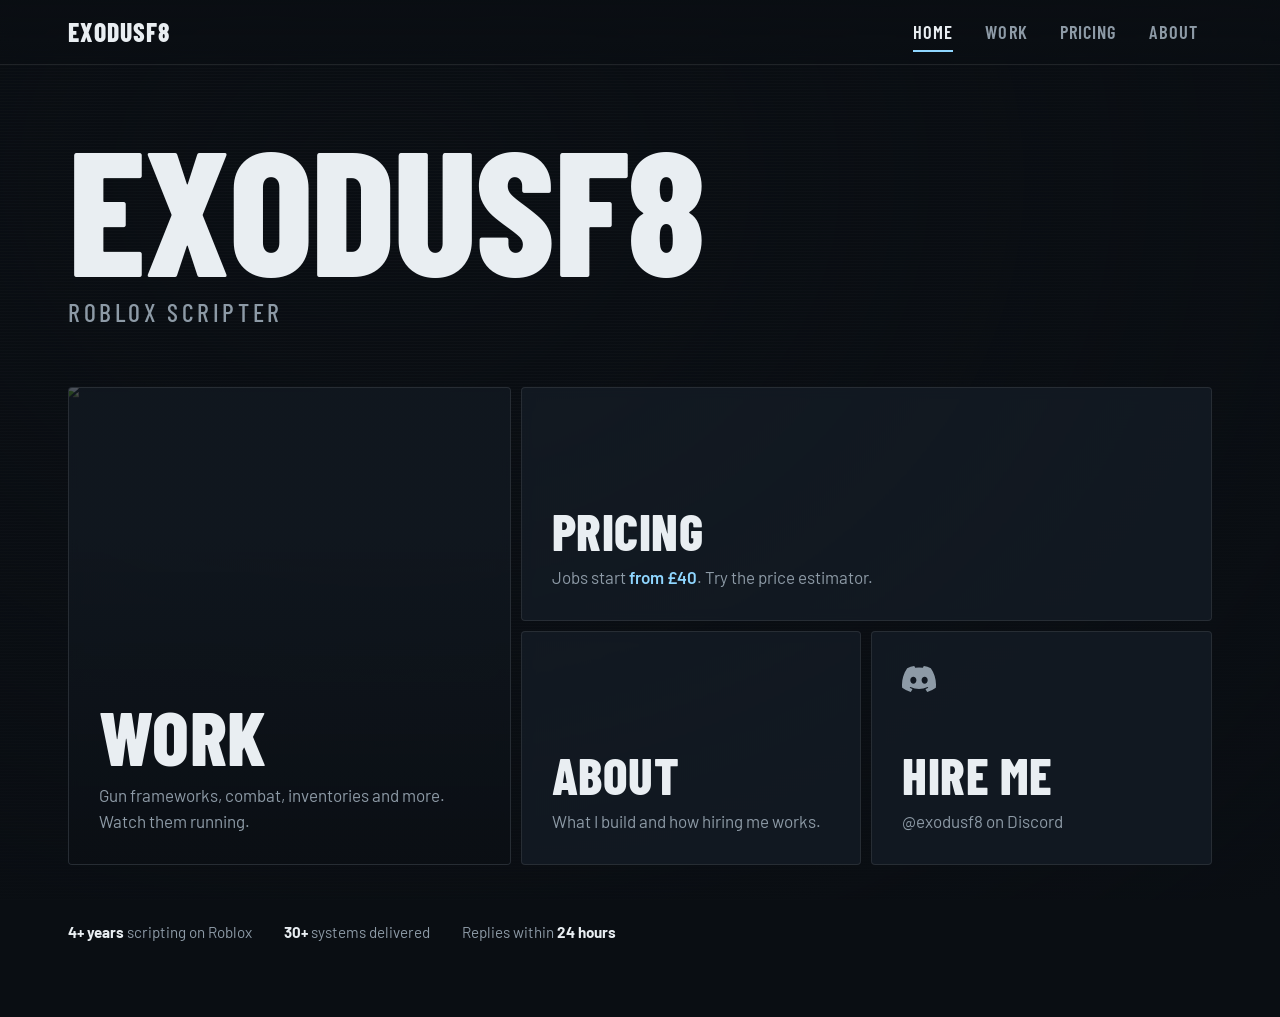
==== commit bc4fce3a: "Redesign as a dark game-menu style site Replace the light layout with a dark theme built around a ma" ====
--- a/index.html
+++ b/index.html
@@ -3,151 +3,67 @@
 <head>
   <meta charset="UTF-8">
   <meta name="viewport" content="width=device-width, initial-scale=1">
-  <title>ExodusF8 · Roblox systems programmer</title>
-  <meta name="description" content="Roblox programmer with 4+ years of experience building combat, gun frameworks, UI and data systems. Message @exodusf8 on Discord.">
+  <title>ExodusF8</title>
+  <meta name="description" content="ExodusF8, Roblox scripter. Gun frameworks, combat, UI and data systems. Message @exodusf8 on Discord.">
   <link rel="preconnect" href="https://fonts.googleapis.com">
   <link rel="preconnect" href="https://fonts.gstatic.com" crossorigin>
-  <link rel="stylesheet" href="https://fonts.googleapis.com/css2?family=Schibsted+Grotesk:wght@400;500;600;700;800&display=swap">
+  <link rel="stylesheet" href="https://fonts.googleapis.com/css2?family=Barlow+Condensed:wght@500;600;700;800&family=Barlow:wght@400;500;600&display=swap">
   <link rel="stylesheet" href="assets/css/base.css">
   <link rel="stylesheet" href="assets/css/layout.css">
   <link rel="stylesheet" href="assets/css/components.css">
+  <link rel="stylesheet" href="assets/css/menu.css">
   <script type="module" src="assets/js/main.js"></script>
 </head>
 <body>
-  <header class="site-header">
+  <div class="backdrop" aria-hidden="true"><div class="backdrop-image"></div></div>
+
+  <header class="topbar">
     <div class="container">
-      <a class="logo" href="./">ExodusF8</a>
-      <button class="menu-toggle" type="button" aria-expanded="false" aria-controls="site-nav">Menu</button>
-      <nav class="site-nav" id="site-nav" aria-label="Main">
+      <a class="wordmark" href="./">ExodusF8</a>
+      <button class="menu-toggle" type="button" aria-expanded="false" aria-controls="topnav">Menu</button>
+      <nav class="topnav" id="topnav" aria-label="Main">
         <a href="./" aria-current="page">Home</a>
         <a href="work.html">Work</a>
         <a href="pricing.html">Pricing</a>
+        <a href="about.html">About</a>
       </nav>
-      <a class="button" href="https://discord.com/users/1031300116944007218" target="_blank" rel="noopener">Hire me</a>
     </div>
   </header>
 
   <main>
-    <section class="hero">
-      <div class="container">
-        <div>
-          <h1>I build the systems your Roblox game runs on.</h1>
-          <p class="hero-lede">Gun frameworks, combat, inventories, UI and player data, written clean and checked on the server so exploiters can't break them.</p>
-          <div class="button-row">
-            <a class="button" href="work.html">See my work</a>
-            <a class="button button-quiet" href="pricing.html">Prices</a>
-          </div>
-          <ul class="hero-facts">
-            <li><strong>4+ years</strong> scripting on Roblox</li>
-            <li><strong>30+</strong> systems delivered</li>
-            <li>From <strong data-lowest-price>£40</strong></li>
-          </ul>
-        </div>
-        <div class="project-grid" data-project-grid="hero" id="hero-project"></div>
+    <div class="container menu-screen">
+      <div class="title-card">
+        <h1 aria-label="ExodusF8"><span style="--i: 0">E</span><span style="--i: 1">X</span><span style="--i: 2">O</span><span style="--i: 3">D</span><span style="--i: 4">U</span><span style="--i: 5">S</span><span style="--i: 6">F</span><span style="--i: 7">8</span></h1>
+        <p>Roblox scripter</p>
       </div>
-    </section>
 
-    <section class="section">
-      <div class="container">
-        <div class="section-head">
-          <h2>Recent work</h2>
-          <a class="text-link" href="work.html">All projects</a>
-        </div>
-        <div class="project-grid project-grid--lead" data-project-grid="featured" id="featured-projects"></div>
-      </div>
-    </section>
+      <nav class="menu-grid" aria-label="Main menu">
+        <a class="tile tile--work" href="work.html" style="--i: 0">
+          <div class="tile-media" data-work-slideshow></div>
+          <h2 class="tile-label">Work</h2>
+          <p class="tile-text">Gun frameworks, combat, inventories and more. Watch them running.</p>
+        </a>
+        <a class="tile tile--pricing" href="pricing.html" style="--i: 1">
+          <h2 class="tile-label">Pricing</h2>
+          <p class="tile-text">Jobs start <span class="tile-price">from <span data-lowest-price>£40</span></span>. Try the price estimator.</p>
+        </a>
+        <a class="tile tile--about" href="about.html" style="--i: 2">
+          <h2 class="tile-label">About</h2>
+          <p class="tile-text">What I build and how hiring me works.</p>
+        </a>
+        <a class="tile tile--discord" href="https://discord.com/users/1031300116944007218" target="_blank" rel="noopener" style="--i: 3">
+          <span class="tile-icon"><svg viewBox="0 0 24 24" fill="currentColor" aria-hidden="true"><path d="M20.317 4.369a19.791 19.791 0 0 0-4.885-1.515.074.074 0 0 0-.079.037c-.21.375-.444.864-.608 1.249a18.27 18.27 0 0 0-5.487 0 12.64 12.64 0 0 0-.617-1.249.077.077 0 0 0-.079-.037A19.736 19.736 0 0 0 3.677 4.369a.07.07 0 0 0-.032.027C.533 9.046-.32 13.58.099 18.057a.082.082 0 0 0 .031.056 19.9 19.9 0 0 0 5.993 3.03.078.078 0 0 0 .084-.028c.462-.63.874-1.295 1.226-1.994a.076.076 0 0 0-.041-.106 13.107 13.107 0 0 1-1.872-.892.077.077 0 0 1-.008-.128c.126-.094.252-.192.372-.291a.074.074 0 0 1 .077-.01c3.927 1.793 8.18 1.793 12.061 0a.074.074 0 0 1 .078.009c.12.099.246.198.373.292a.077.077 0 0 1-.006.127 12.299 12.299 0 0 1-1.873.891.077.077 0 0 0-.041.107c.36.698.772 1.362 1.225 1.993a.076.076 0 0 0 .084.028 19.839 19.839 0 0 0 6.002-3.03.077.077 0 0 0 .032-.054c.5-5.177-.838-9.674-3.549-13.66a.061.061 0 0 0-.031-.029zM8.02 15.331c-1.182 0-2.157-1.085-2.157-2.419 0-1.333.956-2.419 2.157-2.419 1.21 0 2.176 1.096 2.157 2.42 0 1.333-.956 2.418-2.157 2.418zm7.974 0c-1.183 0-2.157-1.085-2.157-2.419 0-1.333.955-2.419 2.157-2.419 1.21 0 2.176 1.096 2.157 2.42 0 1.333-.946 2.418-2.157 2.418z"/></svg></span>
+          <h2 class="tile-label">Hire me</h2>
+          <p class="tile-text">@exodusf8 on Discord</p>
+        </a>
+      </nav>
 
-    <section class="section">
-      <div class="container">
-        <div class="section-head">
-          <h2>What I can build for you</h2>
-        </div>
-        <ul class="service-list">
-          <li>
-            <h3>Combat</h3>
-            <p>Melee combos, guns and abilities with hit detection on the server, so damage can't be faked.</p>
-          </li>
-          <li>
-            <h3>Interfaces</h3>
-            <p>Menus, shops, inventories and HUDs that animate smoothly and work on phone, tablet and PC.</p>
-          </li>
-          <li>
-            <h3>Player data</h3>
-            <p>Saving with ProfileStore, moving old data to new formats, global leaderboards and Discord webhooks.</p>
-          </li>
-          <li>
-            <h3>Frameworks</h3>
-            <p>Networking layers and modular code structure, so your game stays easy to extend as it grows.</p>
-          </li>
-          <li>
-            <h3>Gameplay</h3>
-            <p>NPC behaviour and pathfinding, building and placement, quests and tools.</p>
-          </li>
-          <li>
-            <h3>Admin and moderation</h3>
-            <p>Cmdr commands, admin panels, logging and anti-exploit checks.</p>
-          </li>
-        </ul>
-      </div>
-    </section>
-
-    <section class="section">
-      <div class="container">
-        <div class="section-head">
-          <h2>How hiring me works</h2>
-        </div>
-        <ol class="steps">
-          <li>
-            <h3>Send me the details</h3>
-            <p>Message me on Discord with what you need, your budget and your deadline. Clear briefs get a quote fastest.</p>
-          </li>
-          <li>
-            <h3>Agree the price</h3>
-            <p>I reply within a day with a fixed quote. Bigger jobs start after a deposit of 30 to 50%.</p>
-          </li>
-          <li>
-            <h3>Get your system</h3>
-            <p>You get tested, documented code that slots into your game, with revisions included.</p>
-          </li>
-        </ol>
-      </div>
-    </section>
+      <ul class="menu-meta" role="list">
+        <li><strong>4+ years</strong> scripting on Roblox</li>
+        <li><strong>30+</strong> systems delivered</li>
+        <li>Replies within <strong>24 hours</strong></li>
+      </ul>
+    </div>
   </main>
-
-  <footer class="site-footer">
-    <div class="container">
-      <div class="footer-cta">
-        <div>
-          <h2>Got a system in mind?</h2>
-          <p>Message @exodusf8 on Discord. I reply within 24 hours.</p>
-        </div>
-        <a class="button button-light" href="https://discord.com/users/1031300116944007218" target="_blank" rel="noopener">
-          <svg viewBox="0 0 24 24" fill="currentColor" aria-hidden="true"><path d="M20.317 4.369a19.791 19.791 0 0 0-4.885-1.515.074.074 0 0 0-.079.037c-.21.375-.444.864-.608 1.249a18.27 18.27 0 0 0-5.487 0 12.64 12.64 0 0 0-.617-1.249.077.077 0 0 0-.079-.037A19.736 19.736 0 0 0 3.677 4.369a.07.07 0 0 0-.032.027C.533 9.046-.32 13.58.099 18.057a.082.082 0 0 0 .031.056 19.9 19.9 0 0 0 5.993 3.03.078.078 0 0 0 .084-.028c.462-.63.874-1.295 1.226-1.994a.076.076 0 0 0-.041-.106 13.107 13.107 0 0 1-1.872-.892.077.077 0 0 1-.008-.128c.126-.094.252-.192.372-.291a.074.074 0 0 1 .077-.01c3.927 1.793 8.18 1.793 12.061 0a.074.074 0 0 1 .078.009c.12.099.246.198.373.292a.077.077 0 0 1-.006.127 12.299 12.299 0 0 1-1.873.891.077.077 0 0 0-.041.107c.36.698.772 1.362 1.225 1.993a.076.076 0 0 0 .084.028 19.839 19.839 0 0 0 6.002-3.03.077.077 0 0 0 .032-.054c.5-5.177-.838-9.674-3.549-13.66a.061.061 0 0 0-.031-.029zM8.02 15.331c-1.182 0-2.157-1.085-2.157-2.419 0-1.333.956-2.419 2.157-2.419 1.21 0 2.176 1.096 2.157 2.42 0 1.333-.956 2.418-2.157 2.418zm7.974 0c-1.183 0-2.157-1.085-2.157-2.419 0-1.333.955-2.419 2.157-2.419 1.21 0 2.176 1.096 2.157 2.42 0 1.333-.946 2.418-2.157 2.418z"/></svg>
-          Message me on Discord
-        </a>
-      </div>
-      <div class="footer-meta">
-        <p>© <span data-year>2026</span> ExodusF8</p>
-        <nav aria-label="Footer">
-          <a href="./">Home</a>
-          <a href="work.html">Work</a>
-          <a href="pricing.html">Pricing</a>
-        </nav>
-      </div>
-    </div>
-  </footer>
-
-  <dialog class="video-dialog" aria-labelledby="video-title">
-    <div class="video-frame">
-      <iframe src="" title="Project video" allow="autoplay; encrypted-media; picture-in-picture; fullscreen" allowfullscreen></iframe>
-    </div>
-    <div class="video-info">
-      <div>
-        <h3 id="video-title" data-video-title></h3>
-        <p data-video-description></p>
-      </div>
-      <button class="video-close" type="button">Close</button>
-    </div>
-  </dialog>
 </body>
 </html>
--- a/assets/css/base.css
+++ b/assets/css/base.css
@@ -1,25 +1,22 @@
 :root {
-  --fog: #e3e7e8;
-  --paper: #f4f5f3;
-  --ink: #171c21;
-  --slate: #56616b;
-  --line: #c4cbce;
-  --cobalt: #2743c9;
-  --cobalt-deep: #1c329c;
+  --void: #0a0e13;
+  --steel: #121922;
+  --panel: rgb(22 30 40 / .72);
+  --panel-solid: #161e28;
+  --edge: rgb(255 255 255 / .09);
+  --edge-strong: rgb(255 255 255 / .22);
+  --text: #e9eef2;
+  --muted: #8d9aa6;
+  --ice: #8fd6ff;
+  --ice-glow: rgb(143 214 255 / .35);
 
-  --font: "Schibsted Grotesk", system-ui, sans-serif;
-
-  --step--1: 0.875rem;
-  --step-0: 1rem;
-  --step-1: 1.25rem;
-  --step-2: 1.6rem;
-  --step-3: clamp(2rem, 4vw, 2.6rem);
-  --step-4: clamp(2.6rem, 6vw, 4.6rem);
+  --display: "Barlow Condensed", "Arial Narrow", sans-serif;
+  --body: "Barlow", system-ui, sans-serif;
 
   --gutter: clamp(16px, 4vw, 48px);
-  --max: 1200px;
-  --radius: 6px;
-  --ease: cubic-bezier(.2, .7, .2, 1);
+  --max: 1240px;
+  --radius: 4px;
+  --ease: cubic-bezier(.16, 1, .3, 1);
 }
 
 *,
@@ -35,13 +32,15 @@
 html {
   -webkit-text-size-adjust: 100%;
   scroll-behavior: smooth;
+  color-scheme: dark;
 }
 
 body {
-  background: var(--fog);
-  color: var(--ink);
-  font-family: var(--font);
-  font-size: var(--step-0);
+  min-height: 100vh;
+  background: var(--void);
+  color: var(--text);
+  font-family: var(--body);
+  font-size: 1.0625rem;
   line-height: 1.55;
   -webkit-font-smoothing: antialiased;
 }
@@ -55,6 +54,7 @@
 
 a {
   color: inherit;
+  text-decoration: none;
 }
 
 button {
@@ -68,18 +68,19 @@
 h1,
 h2,
 h3 {
-  line-height: 1.05;
-  font-weight: 800;
-  letter-spacing: -0.02em;
+  font-family: var(--display);
+  font-weight: 700;
+  line-height: 1;
+  text-transform: uppercase;
+  letter-spacing: .01em;
 }
 
 h2 {
-  font-size: var(--step-3);
+  font-size: clamp(2rem, 4.5vw, 3rem);
 }
 
 h3 {
-  font-size: var(--step-1);
-  letter-spacing: -0.01em;
+  font-size: 1.5rem;
 }
 
 p {
@@ -87,22 +88,13 @@
 }
 
 ::selection {
-  background: var(--cobalt);
-  color: #fff;
+  background: var(--ice);
+  color: var(--void);
 }
 
 :focus-visible {
-  outline: 2px solid var(--cobalt);
+  outline: 2px solid var(--ice);
   outline-offset: 3px;
-}
-
-.visually-hidden {
-  position: absolute;
-  width: 1px;
-  height: 1px;
-  overflow: hidden;
-  clip: rect(0 0 0 0);
-  white-space: nowrap;
 }
 
 @media (prefers-reduced-motion: reduce) {
@@ -115,5 +107,6 @@
   *::after {
     transition-duration: 1ms !important;
     animation-duration: 1ms !important;
+    animation-iteration-count: 1 !important;
   }
 }
--- a/assets/css/layout.css
+++ b/assets/css/layout.css
@@ -1,3 +1,47 @@
+/* Backdrop shared by every page */
+
+.backdrop {
+  position: fixed;
+  inset: 0;
+  z-index: -1;
+  overflow: hidden;
+  background: var(--void);
+}
+
+.backdrop-image {
+  position: absolute;
+  inset: -6%;
+  background: var(--backdrop-url, none) center / cover no-repeat;
+  filter: blur(14px) saturate(.7) brightness(.5);
+  opacity: 0;
+  animation: backdrop-in 1.6s var(--ease) .1s forwards, drift 40s ease-in-out infinite alternate;
+}
+
+.backdrop::after {
+  content: "";
+  position: absolute;
+  inset: 0;
+  background:
+    radial-gradient(ellipse at 30% 20%, transparent 0%, rgb(10 14 19 / .55) 55%, var(--void) 100%),
+    repeating-linear-gradient(0deg, rgb(255 255 255 / .018) 0 1px, transparent 1px 3px);
+}
+
+@keyframes backdrop-in {
+  to {
+    opacity: 1;
+  }
+}
+
+@keyframes drift {
+  from {
+    transform: scale(1) translate(0, 0);
+  }
+
+  to {
+    transform: scale(1.08) translate(-2%, 1%);
+  }
+}
+
 .container {
   width: 100%;
   max-width: var(--max);
@@ -5,80 +49,81 @@
   padding-inline: var(--gutter);
 }
 
-.section {
-  padding-block: clamp(56px, 9vw, 112px);
-}
-
-.section + .section {
-  border-top: 1px solid var(--line);
-}
-
-.section-head {
-  display: flex;
-  flex-wrap: wrap;
-  align-items: baseline;
-  justify-content: space-between;
-  gap: 12px 32px;
-  margin-bottom: clamp(28px, 4vw, 48px);
-}
-
-.section-head p {
-  color: var(--slate);
-}
-
-/* Header */
-
-.site-header {
+/* Top bar */
+
+.topbar {
   position: sticky;
   top: 0;
-  z-index: 50;
-  background: color-mix(in srgb, var(--fog) 92%, transparent);
-  backdrop-filter: blur(8px);
-  border-bottom: 1px solid var(--line);
-}
-
-.site-header .container {
+  z-index: 40;
+  background: linear-gradient(rgb(10 14 19 / .92), rgb(10 14 19 / .7));
+  backdrop-filter: blur(10px);
+  border-bottom: 1px solid var(--edge);
+}
+
+.topbar .container {
   display: flex;
   align-items: center;
-  gap: 32px;
+  gap: 28px;
   height: 64px;
 }
 
-.logo {
+.wordmark {
+  font-family: var(--display);
+  font-size: 1.6rem;
   font-weight: 800;
-  font-size: var(--step-1);
-  letter-spacing: -0.03em;
-  text-decoration: none;
-}
-
-.site-nav {
-  display: flex;
-  gap: 28px;
+  letter-spacing: .04em;
+  text-transform: uppercase;
+}
+
+.topnav {
+  display: flex;
+  gap: 4px;
   margin-left: auto;
 }
 
-.site-nav a {
-  text-decoration: none;
-  color: var(--slate);
-  font-weight: 500;
-  padding-block: 6px;
-  border-bottom: 2px solid transparent;
-}
-
-.site-nav a:hover {
-  color: var(--ink);
-}
-
-.site-nav a[aria-current="page"] {
-  color: var(--ink);
-  border-bottom-color: var(--ink);
+.topnav a {
+  position: relative;
+  padding: 8px 14px;
+  font-family: var(--display);
+  font-size: 1.15rem;
+  font-weight: 600;
+  letter-spacing: .06em;
+  text-transform: uppercase;
+  color: var(--muted);
+  transition: color .25s var(--ease);
+}
+
+.topnav a::after {
+  content: "";
+  position: absolute;
+  left: 14px;
+  right: 14px;
+  bottom: 2px;
+  height: 2px;
+  background: var(--ice);
+  transform: scaleX(0);
+  transform-origin: left;
+  transition: transform .35s var(--ease);
+}
+
+.topnav a:hover,
+.topnav a[aria-current="page"] {
+  color: var(--text);
+}
+
+.topnav a:hover::after,
+.topnav a[aria-current="page"]::after {
+  transform: scaleX(1);
 }
 
 .menu-toggle {
   display: none;
   margin-left: auto;
-  padding: 8px 0;
+  font-family: var(--display);
+  font-size: 1.15rem;
   font-weight: 600;
+  letter-spacing: .06em;
+  text-transform: uppercase;
 }
 
 @media (max-width: 720px) {
@@ -86,153 +131,106 @@
     display: block;
   }
 
-  .site-header .button {
-    display: none;
-  }
-
-  .site-nav {
+  .topnav {
     display: none;
     position: absolute;
     top: 64px;
     left: 0;
     right: 0;
     flex-direction: column;
-    gap: 0;
     padding: 8px var(--gutter) 20px;
-    background: var(--fog);
-    border-bottom: 1px solid var(--line);
-  }
-
-  .site-nav.is-open {
+    background: var(--void);
+    border-bottom: 1px solid var(--edge);
+  }
+
+  .topnav.is-open {
     display: flex;
   }
 
-  .site-nav a {
-    padding-block: 14px;
-    font-size: var(--step-1);
-    border-bottom: 1px solid var(--line);
-  }
-
-  .site-nav a[aria-current="page"] {
-    border-bottom-color: var(--line);
-  }
-}
-
-/* Hero */
-
-.hero {
-  padding-block: clamp(48px, 8vw, 96px) clamp(56px, 9vw, 112px);
-}
-
-.hero .container {
-  display: grid;
-  gap: clamp(32px, 5vw, 64px);
-  align-items: center;
-}
-
-@media (min-width: 960px) {
-  .hero .container {
-    grid-template-columns: 1fr 1fr;
-  }
-}
-
-.hero h1 {
-  font-size: var(--step-4);
-  letter-spacing: -0.045em;
-  line-height: 0.92;
-  margin-bottom: 24px;
-}
-
-.hero-lede {
-  font-size: var(--step-1);
-  color: var(--slate);
-  margin-bottom: 32px;
-  max-width: 36ch;
-}
-
-.hero-facts {
-  display: flex;
-  flex-wrap: wrap;
-  gap: 8px 28px;
-  margin-top: 40px;
-  padding: 0;
-  list-style: none;
-  color: var(--slate);
-  font-size: var(--step--1);
-}
-
-.hero-facts strong {
-  color: var(--ink);
-  font-size: var(--step-0);
-}
-
-/* Page head (inner pages) */
-
-.page-head {
-  padding-block: clamp(48px, 7vw, 88px) clamp(24px, 4vw, 40px);
-}
-
-.page-head h1 {
-  font-size: clamp(2.6rem, 6vw, 4.2rem);
-  letter-spacing: -0.04em;
-  margin-bottom: 16px;
-}
-
-.page-head p {
-  font-size: var(--step-1);
-  color: var(--slate);
-}
-
-/* Footer */
-
-.site-footer {
-  background: var(--ink);
-  color: var(--fog);
-  padding-block: clamp(48px, 7vw, 80px) 32px;
-}
-
-.footer-cta {
+  .topnav a {
+    padding: 14px 0;
+    font-size: 1.5rem;
+  }
+
+  .topnav a::after {
+    left: 0;
+    right: auto;
+    width: 40px;
+  }
+}
+
+/* Inner page content */
+
+.page {
+  padding-block: clamp(40px, 7vw, 88px) clamp(64px, 9vw, 120px);
+}
+
+.page-title {
+  margin-bottom: clamp(32px, 5vw, 56px);
+  animation: rise .8s var(--ease) both;
+}
+
+.page-title h1 {
+  font-size: clamp(3.4rem, 10vw, 7rem);
+  font-weight: 800;
+  line-height: .85;
+}
+
+.page-title p {
+  margin-top: 16px;
+  font-size: 1.2rem;
+  color: var(--muted);
+}
+
+.block {
+  animation: rise .8s var(--ease) .12s both;
+}
+
+.block + .block {
+  margin-top: clamp(64px, 9vw, 112px);
+}
+
+.block-head {
   display: flex;
   flex-wrap: wrap;
   align-items: end;
   justify-content: space-between;
-  gap: 24px;
-  padding-bottom: clamp(40px, 6vw, 64px);
-  border-bottom: 1px solid #333b42;
-}
-
-.footer-cta h2 {
-  max-width: 16ch;
-}
-
-.footer-cta p {
-  color: #a3adb5;
-  margin-top: 12px;
-}
-
-.footer-meta {
+  gap: 8px 32px;
+  margin-bottom: 28px;
+}
+
+.block-head p {
+  color: var(--muted);
+}
+
+@keyframes rise {
+  from {
+    opacity: 0;
+    transform: translateY(24px);
+  }
+}
+
+/* Footer */
+
+.footer {
+  border-top: 1px solid var(--edge);
+  padding-block: 28px;
+  color: var(--muted);
+  font-size: .95rem;
+}
+
+.footer .container {
   display: flex;
   flex-wrap: wrap;
   justify-content: space-between;
   gap: 12px 24px;
-  padding-top: 24px;
-  color: #8a949c;
-  font-size: var(--step--1);
-}
-
-.footer-meta nav {
+}
+
+.footer nav {
   display: flex;
   gap: 20px;
 }
 
-.footer-meta a {
-  text-decoration: none;
-}
-
-.footer-meta a:hover {
-  color: var(--fog);
-}
-
-.page-head + .section {
-  padding-top: 0;
-}
+.footer a:hover {
+  color: var(--text);
+}
--- a/assets/css/components.css
+++ b/assets/css/components.css
@@ -1,198 +1,243 @@
 /* Buttons */
 
 .button {
+  position: relative;
   display: inline-flex;
   align-items: center;
   justify-content: center;
   gap: 10px;
-  min-height: 44px;
-  padding: 10px 20px;
-  border-radius: var(--radius);
-  background: var(--cobalt);
-  color: #fff;
-  font-weight: 600;
-  text-decoration: none;
-  transition: background-color .2s var(--ease);
+  min-height: 46px;
+  padding: 10px 22px;
+  border-radius: var(--radius);
+  background: var(--ice);
+  color: var(--void);
+  font-family: var(--display);
+  font-size: 1.2rem;
+  font-weight: 700;
+  letter-spacing: .06em;
+  text-transform: uppercase;
+  overflow: hidden;
+  transition: box-shadow .3s var(--ease), transform .3s var(--ease);
 }
 
 .button:hover {
-  background: var(--cobalt-deep);
+  transform: translateY(-2px);
+  box-shadow: 0 12px 30px -10px var(--ice-glow);
 }
 
 .button svg {
-  width: 20px;
-  height: 20px;
-}
-
-.button-quiet {
-  background: transparent;
-  color: var(--ink);
-  box-shadow: inset 0 0 0 1.5px var(--ink);
-}
-
-.button-quiet:hover {
-  background: var(--ink);
-  color: var(--fog);
-}
-
-.button-light {
-  background: var(--fog);
-  color: var(--ink);
-}
-
-.button-light:hover {
-  background: #fff;
-}
-
-.button-row {
-  display: flex;
-  flex-wrap: wrap;
-  gap: 12px;
-}
-
-.text-link {
-  font-weight: 600;
-  text-underline-offset: 4px;
+  width: 22px;
+  height: 22px;
 }
 
 /* Project tiles */
-
-.project-grid {
-  display: grid;
-  gap: clamp(28px, 3vw, 40px) clamp(16px, 2vw, 24px);
-  grid-template-columns: repeat(auto-fill, minmax(min(100%, 320px), 1fr));
-}
-
-.project {
-  display: flex;
-  flex-direction: column;
-  gap: 14px;
-  width: 100%;
-  padding: 0;
-  text-align: left;
-}
-
-.project-thumb {
-  position: relative;
-  aspect-ratio: 16 / 9;
-  overflow: hidden;
-  border-radius: var(--radius);
-  background: var(--ink);
-}
-
-.project-thumb img {
-  width: 100%;
-  height: 100%;
-  object-fit: cover;
-  transition: transform .5s var(--ease);
-}
-
-.project-thumb::after {
-  content: "";
-  position: absolute;
-  left: 14px;
-  bottom: 14px;
-  width: 44px;
-  height: 44px;
-  border-radius: 50%;
-  background: var(--paper) url("data:image/svg+xml,%3Csvg xmlns='http://www.w3.org/2000/svg' viewBox='0 0 24 24'%3E%3Cpath d='M8 5.5v13l10.5-6.5z' fill='%23171c21'/%3E%3C/svg%3E") center / 22px no-repeat;
-}
-
-.project:hover .project-thumb img {
-  transform: scale(1.03);
-}
-
-.project:hover h3 {
-  color: var(--cobalt);
-}
-
-.project h3 {
-  transition: color .2s var(--ease);
-}
-
-.project-type {
-  color: var(--slate);
-  font-size: var(--step--1);
-  margin-bottom: 4px;
-}
-
-.project-desc {
-  color: var(--slate);
-  margin-top: 6px;
-}
-
-.project-grid--lead .project:first-child {
-  grid-column: 1 / -1;
-}
-
-@media (min-width: 900px) {
-  .project-grid--lead .project:first-child {
-    display: grid;
-    grid-template-columns: 2fr 1fr;
-    align-items: end;
-    gap: 32px;
-  }
-
-  .project-grid--lead .project:first-child h3 {
-    font-size: var(--step-2);
-  }
-}
 
 .filter-bar {
   display: flex;
   flex-wrap: wrap;
   gap: 8px;
-  margin-bottom: clamp(28px, 4vw, 40px);
+  margin-bottom: 28px;
 }
 
 .filter-bar button {
-  padding: 8px 16px;
-  border-radius: 999px;
-  box-shadow: inset 0 0 0 1px var(--line);
-  color: var(--slate);
-  font-weight: 500;
+  padding: 8px 18px;
+  border: 1px solid var(--edge);
+  border-radius: var(--radius);
+  background: var(--panel);
+  font-family: var(--display);
+  font-size: 1.1rem;
+  font-weight: 600;
+  letter-spacing: .06em;
+  text-transform: uppercase;
+  color: var(--muted);
+  transition: color .25s var(--ease), border-color .25s var(--ease), background-color .25s var(--ease);
 }
 
 .filter-bar button:hover {
-  color: var(--ink);
-  box-shadow: inset 0 0 0 1px var(--ink);
+  color: var(--text);
+  border-color: var(--edge-strong);
 }
 
 .filter-bar button[aria-pressed="true"] {
-  background: var(--ink);
-  color: var(--fog);
-  box-shadow: none;
-}
-
-.empty-note {
-  color: var(--slate);
+  background: var(--ice);
+  border-color: var(--ice);
+  color: var(--void);
+}
+
+.project-grid {
+  display: grid;
+  gap: 14px;
+  grid-template-columns: repeat(auto-fill, minmax(min(100%, 340px), 1fr));
+}
+
+.project {
+  position: relative;
+  display: block;
+  width: 100%;
+  padding: 0;
+  aspect-ratio: 16 / 10;
+  overflow: hidden;
+  border: 1px solid var(--edge);
+  border-radius: var(--radius);
+  background: var(--panel-solid);
+  text-align: left;
+  animation: tile-in .7s var(--ease) both;
+  animation-delay: calc(var(--i, 0) * 70ms);
+  transition: border-color .35s var(--ease), box-shadow .35s var(--ease);
+}
+
+.project img {
+  position: absolute;
+  inset: 0;
+  width: 100%;
+  height: 100%;
+  object-fit: cover;
+  filter: brightness(.55) saturate(.85);
+  transition: transform .8s var(--ease), filter .5s var(--ease);
+}
+
+.project::after {
+  content: "";
+  position: absolute;
+  inset: 0;
+  background: linear-gradient(to top, rgb(10 14 19 / .95) 0%, rgb(10 14 19 / .1) 65%);
+}
+
+.project-body {
+  position: absolute;
+  left: 0;
+  right: 0;
+  bottom: 0;
+  z-index: 2;
+  padding: 20px 22px;
+}
+
+.project-type {
+  color: var(--ice);
+  font-size: .9rem;
+  font-weight: 600;
+  margin-bottom: 4px;
+}
+
+.project h3 {
+  font-size: 2rem;
+  transition: transform .45s var(--ease);
+}
+
+.project-desc {
+  margin-top: 6px;
+  color: var(--muted);
+  font-size: .95rem;
+  max-height: 0;
+  opacity: 0;
+  overflow: hidden;
+  transition: max-height .5s var(--ease), opacity .4s var(--ease);
+}
+
+.project-play {
+  position: absolute;
+  top: 18px;
+  right: 18px;
+  z-index: 2;
+  display: grid;
+  place-items: center;
+  width: 46px;
+  height: 46px;
+  border-radius: 50%;
+  border: 1px solid var(--edge-strong);
+  background: rgb(10 14 19 / .5);
+  backdrop-filter: blur(4px);
+  transition: background-color .3s var(--ease), transform .45s var(--ease), border-color .3s var(--ease);
+}
+
+.project-play svg {
+  width: 18px;
+  height: 18px;
+  margin-left: 2px;
+}
+
+.project:hover,
+.project:focus-visible {
+  border-color: var(--edge-strong);
+  box-shadow: 0 20px 50px -24px var(--ice-glow);
+  outline: none;
+}
+
+.project:hover img,
+.project:focus-visible img {
+  transform: scale(1.07);
+  filter: brightness(.7) saturate(1);
+}
+
+.project:hover h3 {
+  transform: translateX(6px);
+}
+
+.project:hover .project-desc,
+.project:focus-visible .project-desc {
+  max-height: 6em;
+  opacity: 1;
+}
+
+.project:hover .project-play {
+  background: var(--ice);
+  border-color: var(--ice);
+  color: var(--void);
+  transform: scale(1.1);
+}
+
+@media (hover: none) {
+  .project-desc {
+    max-height: none;
+    opacity: 1;
+  }
+}
+
+@keyframes tile-in {
+  from {
+    opacity: 0;
+    transform: translateY(24px);
+  }
 }
 
 /* Video dialog */
 
 .video-dialog {
-  width: min(1040px, calc(100% - 2 * var(--gutter)));
+  width: min(1100px, calc(100% - 2 * var(--gutter)));
   max-width: none;
+  max-height: calc(100vh - 2 * var(--gutter));
+  margin: auto;
   padding: 0;
-  border: 0;
-  border-radius: var(--radius);
-  background: var(--paper);
-  color: var(--ink);
+  border: 1px solid var(--edge-strong);
+  border-radius: var(--radius);
+  background: var(--panel-solid);
+  color: var(--text);
   overflow: hidden;
 }
 
 .video-dialog::backdrop {
-  background: rgb(23 28 33 / .85);
+  background: rgb(5 8 11 / .85);
+  backdrop-filter: blur(6px);
 }
 
 .video-dialog[open] {
-  animation: dialog-in .25s var(--ease);
+  animation: dialog-in .45s var(--ease);
+}
+
+.video-dialog[open]::backdrop {
+  animation: fade-in .35s ease;
 }
 
 @keyframes dialog-in {
   from {
     opacity: 0;
-    transform: translateY(12px);
+    transform: translateY(20px) scale(.97);
+  }
+}
+
+@keyframes fade-in {
+  from {
+    opacity: 0;
   }
 }
 
@@ -212,122 +257,143 @@
   align-items: start;
   justify-content: space-between;
   gap: 24px;
-  padding: 20px clamp(20px, 3vw, 28px) 24px;
+  padding: 20px 24px 24px;
+}
+
+.video-info h3 {
+  font-size: 2rem;
 }
 
 .video-info p {
-  color: var(--slate);
   margin-top: 6px;
+  color: var(--muted);
 }
 
 .video-close {
   flex-shrink: 0;
-  padding: 8px 14px;
-  border-radius: var(--radius);
-  box-shadow: inset 0 0 0 1px var(--line);
+  padding: 8px 16px;
+  border: 1px solid var(--edge-strong);
+  border-radius: var(--radius);
+  font-family: var(--display);
+  font-size: 1.1rem;
   font-weight: 600;
+  letter-spacing: .06em;
+  text-transform: uppercase;
+  transition: background-color .25s var(--ease), color .25s var(--ease);
 }
 
 .video-close:hover {
-  box-shadow: inset 0 0 0 1px var(--ink);
-}
-
-/* Services */
-
-.service-list {
-  list-style: none;
-  padding: 0;
-  border-top: 1px solid var(--line);
-}
-
-.service-list li {
+  background: var(--text);
+  color: var(--void);
+}
+
+/* Panels used on inner pages */
+
+.panel-list {
   display: grid;
-  gap: 8px 32px;
-  padding-block: 24px;
-  border-bottom: 1px solid var(--line);
-}
-
-@media (min-width: 760px) {
-  .service-list li {
-    grid-template-columns: 1fr 2fr;
-  }
-}
-
-.service-list p {
-  color: var(--slate);
-}
-
-/* Hiring steps */
+  gap: 10px;
+}
+
+.panel {
+  position: relative;
+  padding: clamp(20px, 2.6vw, 28px);
+  border: 1px solid var(--edge);
+  border-radius: var(--radius);
+  background: var(--panel);
+  backdrop-filter: blur(6px);
+  overflow: hidden;
+  transition: border-color .35s var(--ease);
+}
+
+.panel::before {
+  content: "";
+  position: absolute;
+  left: 0;
+  top: 0;
+  bottom: 0;
+  width: 3px;
+  background: var(--ice);
+  transform: scaleY(0);
+  transform-origin: bottom;
+  transition: transform .45s var(--ease);
+}
+
+.panel:hover {
+  border-color: var(--edge-strong);
+}
+
+.panel:hover::before {
+  transform: scaleY(1);
+}
+
+.panel p {
+  color: var(--muted);
+  margin-top: 8px;
+}
+
+.services {
+  grid-template-columns: repeat(auto-fill, minmax(min(100%, 340px), 1fr));
+}
 
 .steps {
+  counter-reset: step;
+  grid-template-columns: repeat(auto-fit, minmax(min(100%, 280px), 1fr));
+}
+
+.steps .panel {
+  counter-increment: step;
+}
+
+.steps h3::before {
+  content: counter(step);
+  display: block;
+  margin-bottom: 14px;
+  font-size: 3.4rem;
+  color: var(--ice);
+}
+
+/* Price list */
+
+.price-row {
   display: grid;
-  gap: 32px;
+  gap: 14px 32px;
+}
+
+@media (min-width: 820px) {
+  .price-row {
+    grid-template-columns: 1.1fr 1.5fr .9fr;
+    align-items: center;
+  }
+}
+
+.price-row h3 {
+  font-size: 2.4rem;
+}
+
+.price-row .price-for {
+  margin-top: 4px;
+}
+
+.price-row ul {
+  margin: 0;
   padding: 0;
   list-style: none;
-  counter-reset: step;
-}
-
-@media (min-width: 760px) {
-  .steps {
-    grid-template-columns: repeat(3, 1fr);
-  }
-}
-
-.steps li {
-  counter-increment: step;
-}
-
-.steps li::before {
-  content: counter(step);
-  display: grid;
-  place-items: center;
-  width: 36px;
-  height: 36px;
-  margin-bottom: 16px;
-  border-radius: 50%;
-  background: var(--ink);
-  color: var(--fog);
-  font-weight: 700;
-}
-
-.steps p {
-  color: var(--slate);
-  margin-top: 8px;
-}
-
-/* Price list */
-
-.price-list {
-  border-top: 2px solid var(--ink);
-}
-
-.price-row {
-  display: grid;
-  gap: 12px 32px;
-  padding-block: 28px;
-  border-bottom: 1px solid var(--line);
-}
-
-@media (min-width: 820px) {
-  .price-row {
-    grid-template-columns: 1.1fr 1.6fr 0.9fr;
-    align-items: start;
-  }
-}
-
-.price-row h3 {
-  font-size: var(--step-2);
-}
-
-.price-row .price-for {
-  color: var(--slate);
-  margin-top: 6px;
-}
-
-.price-row ul {
-  margin: 0;
-  padding-left: 1.1em;
-  color: var(--slate);
+  color: var(--muted);
+}
+
+.price-row li {
+  padding-left: 18px;
+  position: relative;
+}
+
+.price-row li::before {
+  content: "";
+  position: absolute;
+  left: 0;
+  top: .65em;
+  width: 8px;
+  height: 2px;
+  background: var(--ice);
 }
 
 .price-row li + li {
@@ -335,19 +401,19 @@
 }
 
 .price-amount {
-  font-size: var(--step-3);
+  font-family: var(--display);
+  font-size: clamp(2.6rem, 5vw, 3.4rem);
   font-weight: 800;
-  letter-spacing: -0.03em;
   line-height: 1;
 }
 
 .price-amount small {
   display: block;
-  margin-top: 8px;
-  font-size: var(--step--1);
+  margin-top: 6px;
+  font-family: var(--body);
+  font-size: .9rem;
   font-weight: 400;
-  letter-spacing: 0;
-  color: var(--slate);
+  color: var(--muted);
 }
 
 @media (min-width: 820px) {
@@ -356,17 +422,26 @@
   }
 }
 
-.price-row--popular h3::after {
-  content: "Most booked";
+.price-row--popular {
+  border-color: rgb(143 214 255 / .4);
+}
+
+.price-row--popular::before {
+  transform: scaleY(1);
+}
+
+.badge {
   display: inline-block;
-  margin-left: 12px;
-  padding: 3px 10px;
-  border-radius: 999px;
-  background: var(--cobalt);
-  color: #fff;
-  font-size: var(--step--1);
+  margin-left: 10px;
+  padding: 3px 9px;
+  border-radius: var(--radius);
+  background: var(--ice);
+  color: var(--void);
+  font-family: var(--body);
+  font-size: .8rem;
   font-weight: 600;
   letter-spacing: 0;
+  text-transform: none;
   vertical-align: middle;
 }
 
@@ -375,9 +450,6 @@
 .estimator {
   display: grid;
   gap: clamp(28px, 4vw, 48px);
-  padding: clamp(24px, 4vw, 44px);
-  background: var(--paper);
-  border-radius: var(--radius);
 }
 
 @media (min-width: 900px) {
@@ -396,8 +468,8 @@
 .estimator legend,
 .estimator label {
   display: block;
+  margin-bottom: 12px;
   font-weight: 600;
-  margin-bottom: 12px;
 }
 
 .type-options {
@@ -406,6 +478,10 @@
   gap: 8px;
 }
 
+.type-options label {
+  margin: 0;
+}
+
 .type-options input {
   position: absolute;
   opacity: 0;
@@ -414,108 +490,93 @@
 .type-options span {
   display: block;
   padding: 8px 16px;
-  border-radius: 999px;
-  box-shadow: inset 0 0 0 1px var(--line);
-  color: var(--slate);
+  border: 1px solid var(--edge);
+  border-radius: var(--radius);
+  font-family: var(--display);
+  font-size: 1.1rem;
+  font-weight: 600;
+  letter-spacing: .05em;
+  text-transform: uppercase;
+  color: var(--muted);
   cursor: pointer;
+  transition: all .25s var(--ease);
+}
+
+.type-options span:hover {
+  color: var(--text);
+  border-color: var(--edge-strong);
 }
 
 .type-options input:checked + span {
-  background: var(--ink);
-  color: var(--fog);
-  box-shadow: none;
+  background: var(--ice);
+  border-color: var(--ice);
+  color: var(--void);
 }
 
 .type-options input:focus-visible + span {
-  outline: 2px solid var(--cobalt);
+  outline: 2px solid var(--ice);
   outline-offset: 3px;
 }
 
 .scope-value {
   font-weight: 400;
-  color: var(--slate);
+  color: var(--muted);
 }
 
 input[type="range"] {
   width: 100%;
-  accent-color: var(--cobalt);
+  accent-color: var(--ice);
 }
 
 .estimate {
   padding-top: 24px;
-  border-top: 1px solid var(--line);
+  border-top: 1px solid var(--edge);
 }
 
 @media (min-width: 900px) {
   .estimate {
     padding: 0 0 0 40px;
     border-top: 0;
-    border-left: 1px solid var(--line);
+    border-left: 1px solid var(--edge);
   }
 }
 
 .estimate .estimate-amount {
-  color: var(--ink);
-  font-size: clamp(2.6rem, 6vw, 3.6rem);
+  margin-block: 6px 10px;
+  font-family: var(--display);
+  font-size: clamp(3.4rem, 7vw, 4.6rem);
   font-weight: 800;
-  letter-spacing: -0.04em;
   line-height: 1;
-  margin-block: 8px 12px;
+  color: var(--text);
 }
 
 .estimate p {
-  color: var(--slate);
-  margin-bottom: 20px;
+  color: var(--muted);
+  margin-bottom: 18px;
 }
 
 /* Terms */
 
 .terms {
-  display: grid;
-  gap: 24px 40px;
-  margin: 0;
-}
-
-@media (min-width: 760px) {
-  .terms {
-    grid-template-columns: repeat(3, 1fr);
-  }
-}
-
-.terms dt {
-  font-weight: 700;
-}
-
-.terms dd {
-  margin: 6px 0 0;
-  color: var(--slate);
-}
-
-.paypal-mark {
-  display: inline-block;
-  width: 22px;
-  height: 22px;
-  margin-right: 6px;
-  vertical-align: -5px;
+  grid-template-columns: repeat(auto-fit, minmax(min(100%, 280px), 1fr));
 }
 
 /* FAQ */
 
-.faq {
-  border-top: 1px solid var(--line);
-}
-
 .faq details {
-  border-bottom: 1px solid var(--line);
+  padding: 0;
 }
 
 .faq summary {
   display: flex;
   justify-content: space-between;
+  align-items: center;
   gap: 24px;
-  padding-block: 22px;
-  font-size: var(--step-1);
+  padding: 22px 26px;
+  font-family: var(--display);
+  font-size: 1.5rem;
   font-weight: 700;
+  text-transform: uppercase;
   cursor: pointer;
   list-style: none;
 }
@@ -526,9 +587,10 @@
 
 .faq summary::after {
   content: "+";
+  font-size: 1.8rem;
   font-weight: 400;
-  color: var(--slate);
-  transition: transform .2s var(--ease);
+  color: var(--ice);
+  transition: transform .35s var(--ease);
 }
 
 .faq details[open] summary::after {
@@ -536,6 +598,16 @@
 }
 
 .faq details p {
-  color: var(--slate);
-  padding-bottom: 24px;
-}
+  margin: 0;
+  padding: 0 26px 24px;
+}
+
+.price-row .price-amount {
+  margin-top: 0;
+  color: var(--text);
+}
+
+ol.panel-list {
+  padding: 0;
+  list-style: none;
+}
--- a/assets/css/menu.css
+++ b/assets/css/menu.css
@@ -0,0 +1,230 @@
+.menu-screen {
+  display: flex;
+  flex-direction: column;
+  justify-content: center;
+  gap: clamp(32px, 5vw, 56px);
+  min-height: calc(100vh - 64px);
+  padding-block: clamp(32px, 6vw, 72px);
+}
+
+.title-card h1 {
+  font-size: clamp(4.5rem, 16vw, 11rem);
+  font-weight: 800;
+  line-height: .8;
+  letter-spacing: -.01em;
+}
+
+.title-card h1 span {
+  display: inline-block;
+  opacity: 0;
+  transform: translateY(40%);
+  filter: blur(8px);
+  animation: letter-in .9s var(--ease) forwards;
+  animation-delay: calc(var(--i) * 45ms + 150ms);
+}
+
+.title-card p {
+  margin-top: 14px;
+  font-family: var(--display);
+  font-size: clamp(1.2rem, 2.4vw, 1.6rem);
+  font-weight: 500;
+  letter-spacing: .14em;
+  text-transform: uppercase;
+  color: var(--muted);
+  opacity: 0;
+  animation: fade-in 1s var(--ease) .7s forwards;
+}
+
+@keyframes letter-in {
+  to {
+    opacity: 1;
+    transform: none;
+    filter: none;
+  }
+}
+
+@keyframes fade-in {
+  to {
+    opacity: 1;
+  }
+}
+
+/* Menu tiles */
+
+.menu-grid {
+  display: grid;
+  gap: 10px;
+  grid-template-columns: 1fr;
+}
+
+@media (min-width: 760px) {
+  .menu-grid {
+    grid-template-columns: 1.3fr 1fr 1fr;
+    grid-template-rows: repeat(2, minmax(190px, 26vh));
+    grid-template-areas:
+      "work pricing pricing"
+      "work about discord";
+  }
+
+  .tile--work { grid-area: work; }
+  .tile--pricing { grid-area: pricing; }
+  .tile--about { grid-area: about; }
+  .tile--discord { grid-area: discord; }
+}
+
+.tile {
+  position: relative;
+  display: flex;
+  flex-direction: column;
+  justify-content: flex-end;
+  min-height: 170px;
+  padding: clamp(20px, 2.4vw, 30px);
+  overflow: hidden;
+  border-radius: var(--radius);
+  background: var(--panel);
+  border: 1px solid var(--edge);
+  backdrop-filter: blur(6px);
+  opacity: 0;
+  transform: translateY(28px);
+  animation: tile-in .9s var(--ease) forwards;
+  animation-delay: calc(var(--i) * 90ms + 650ms);
+  transition: border-color .35s var(--ease), box-shadow .35s var(--ease);
+}
+
+@keyframes tile-in {
+  to {
+    opacity: 1;
+    transform: none;
+  }
+}
+
+.tile::before {
+  content: "";
+  position: absolute;
+  left: 0;
+  top: 0;
+  bottom: 0;
+  width: 3px;
+  background: var(--ice);
+  transform: scaleY(0);
+  transform-origin: bottom;
+  transition: transform .45s var(--ease);
+  z-index: 3;
+}
+
+.tile-media {
+  position: absolute;
+  inset: 0;
+  z-index: 0;
+}
+
+.tile-media img {
+  position: absolute;
+  inset: 0;
+  width: 100%;
+  height: 100%;
+  object-fit: cover;
+  opacity: 0;
+  filter: brightness(.45) saturate(.8);
+  transform: scale(1.04);
+  transition: opacity 1.2s ease, transform 1.2s var(--ease), filter .5s var(--ease);
+}
+
+.tile-media img.is-active {
+  opacity: 1;
+}
+
+.tile-media::after {
+  content: "";
+  position: absolute;
+  inset: 0;
+  background: linear-gradient(to top, rgb(10 14 19 / .92) 0%, rgb(10 14 19 / .2) 70%);
+}
+
+.tile-label,
+.tile-text,
+.tile-icon {
+  position: relative;
+  z-index: 2;
+}
+
+.tile-label {
+  font-size: clamp(2.2rem, 4vw, 3.4rem);
+  font-weight: 800;
+  transition: transform .45s var(--ease), color .3s var(--ease);
+}
+
+.tile--work .tile-label {
+  font-size: clamp(2.8rem, 6vw, 5rem);
+}
+
+.tile-text {
+  margin-top: 8px;
+  color: var(--muted);
+  max-width: 40ch;
+  transition: color .3s var(--ease), transform .45s var(--ease);
+}
+
+.tile-price {
+  color: var(--ice);
+  font-weight: 600;
+}
+
+.tile-icon {
+  width: 34px;
+  height: 34px;
+  margin-bottom: auto;
+  color: var(--muted);
+  transition: color .3s var(--ease), transform .45s var(--ease);
+}
+
+.tile:hover,
+.tile:focus-visible {
+  border-color: var(--edge-strong);
+  box-shadow: 0 0 0 1px rgb(143 214 255 / .15), 0 20px 50px -20px var(--ice-glow);
+  outline: none;
+}
+
+.tile:hover::before,
+.tile:focus-visible::before {
+  transform: scaleY(1);
+}
+
+.tile:hover .tile-label,
+.tile:focus-visible .tile-label {
+  transform: translateX(8px);
+  color: #fff;
+}
+
+.tile:hover .tile-text,
+.tile:focus-visible .tile-text {
+  color: var(--text);
+  transform: translateX(8px);
+}
+
+.tile:hover .tile-media img,
+.tile:focus-visible .tile-media img {
+  transform: scale(1.1);
+  filter: brightness(.65) saturate(1);
+}
+
+.tile:hover .tile-icon {
+  color: var(--ice);
+  transform: rotate(-8deg) scale(1.1);
+}
+
+.menu-meta {
+  padding: 0;
+  list-style: none;
+  display: flex;
+  flex-wrap: wrap;
+  gap: 8px 32px;
+  color: var(--muted);
+  font-size: .95rem;
+  opacity: 0;
+  animation: fade-in 1s var(--ease) 1.2s forwards;
+}
+
+.menu-meta strong {
+  color: var(--text);
+}
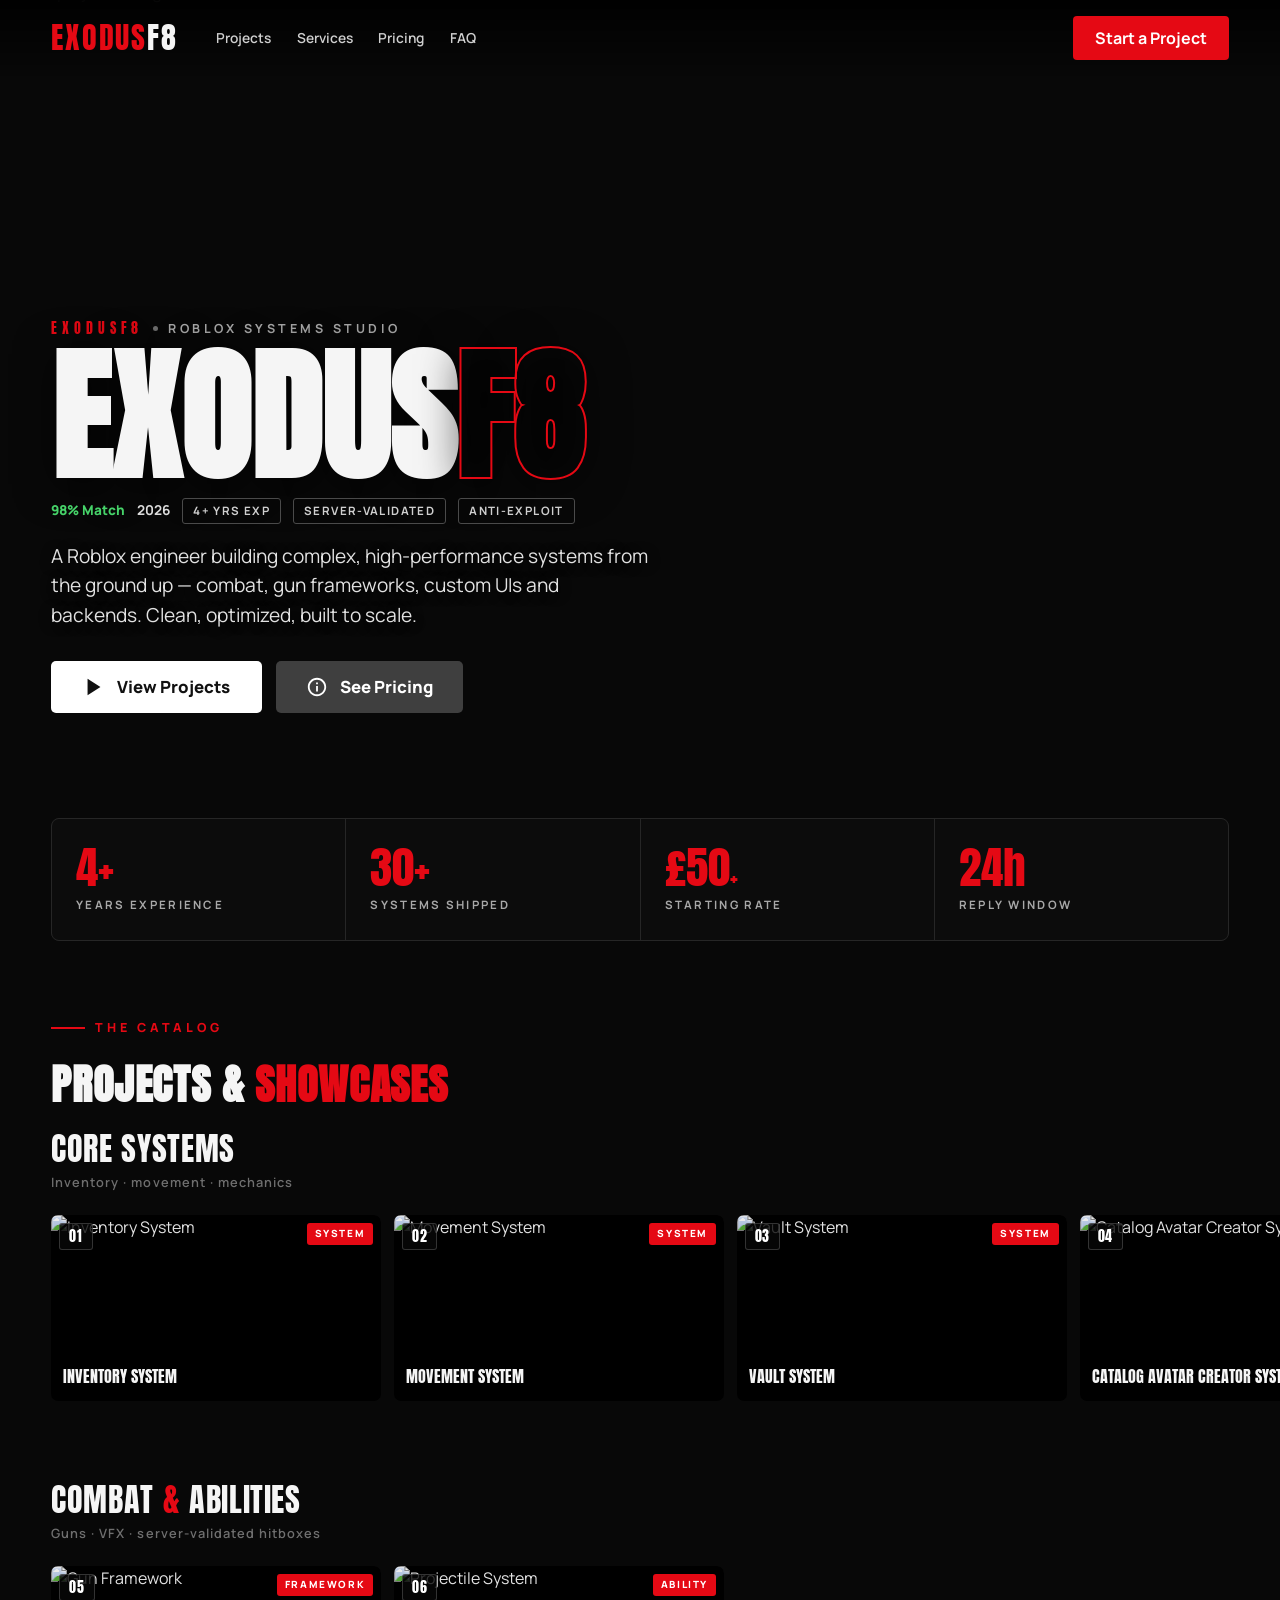
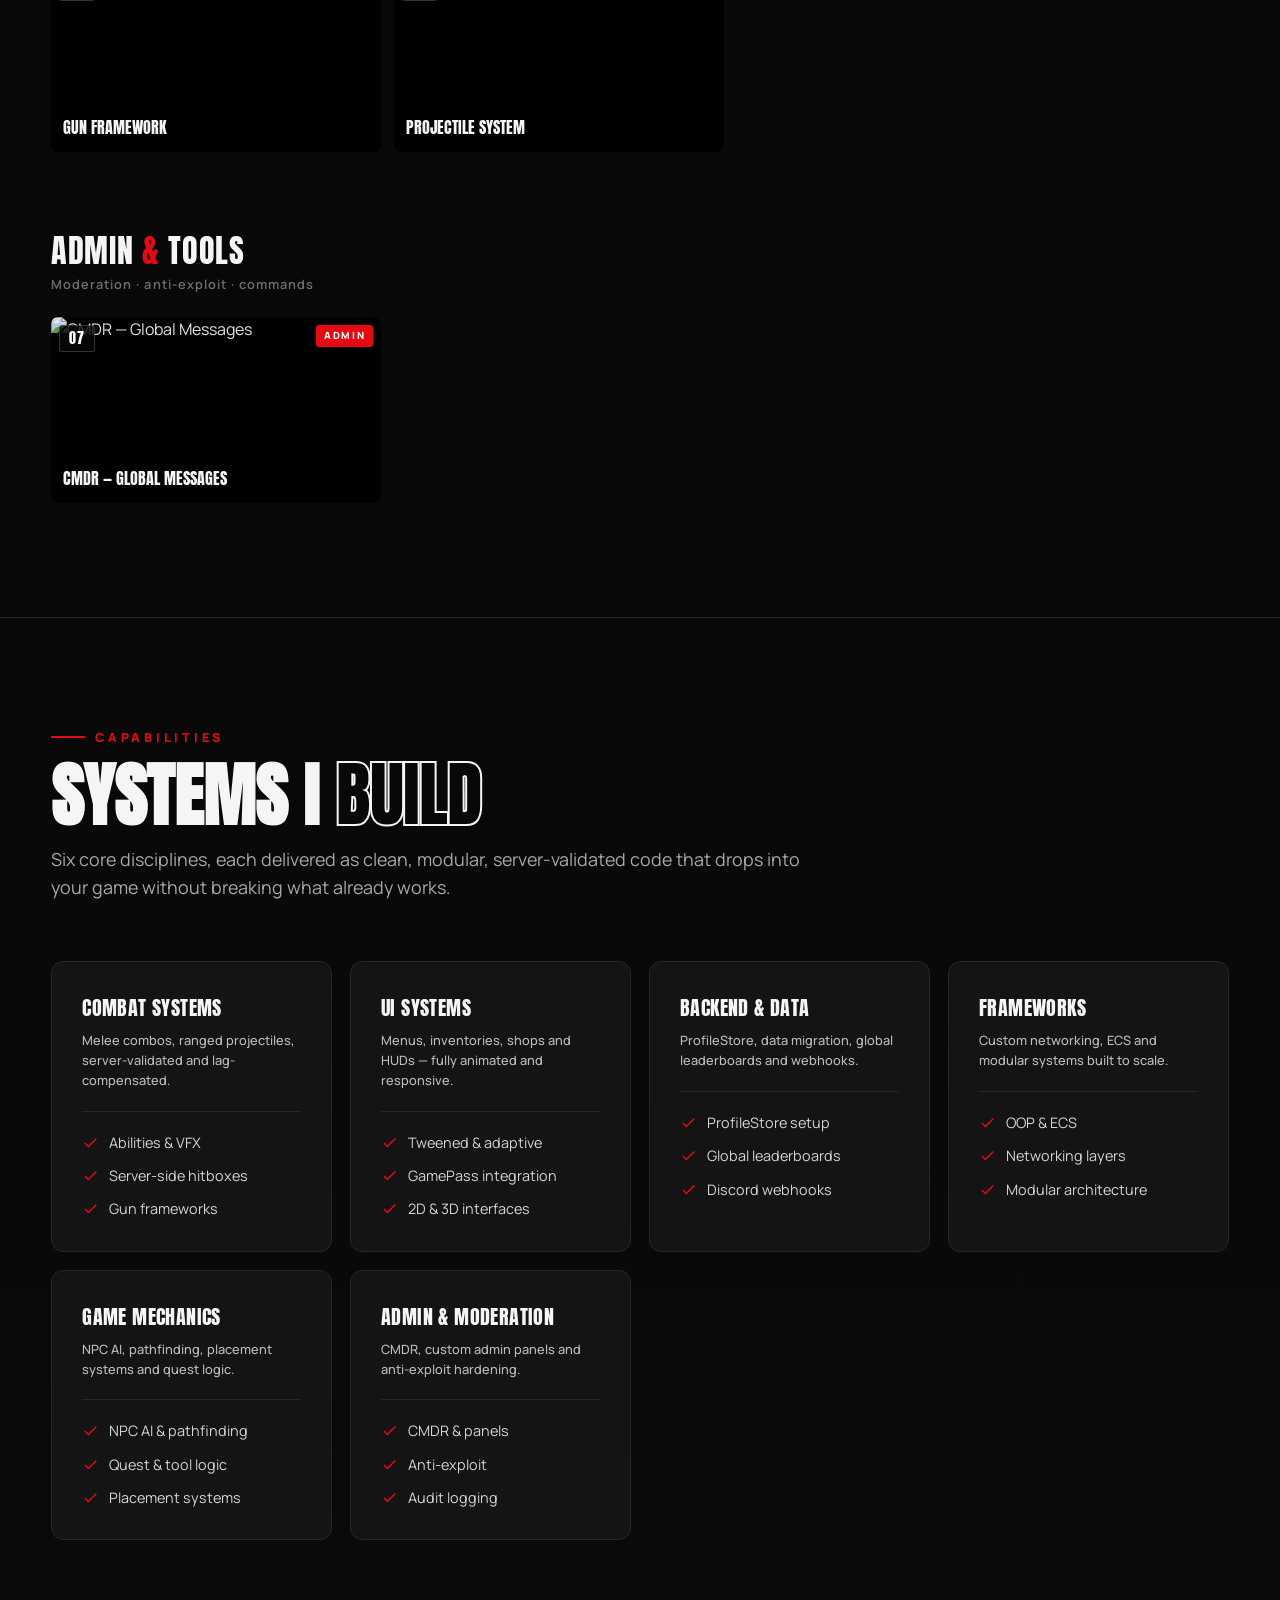
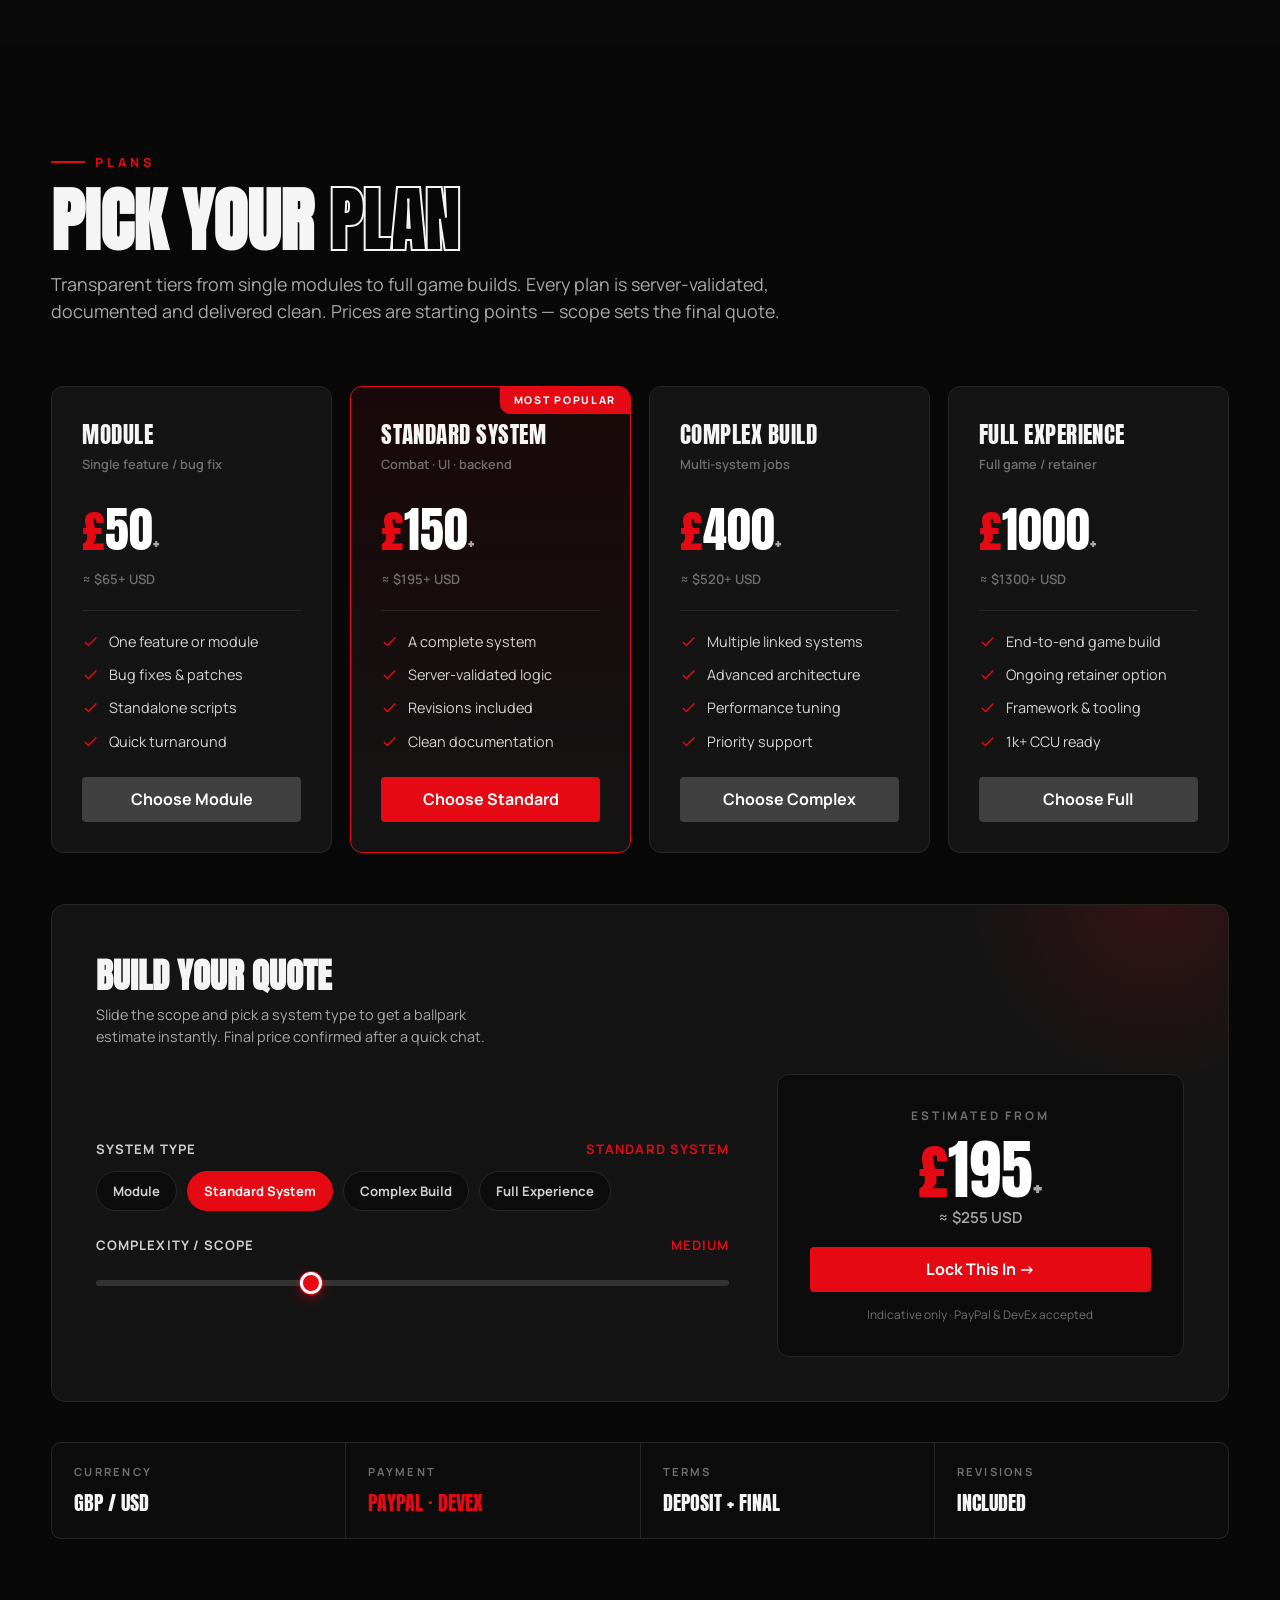
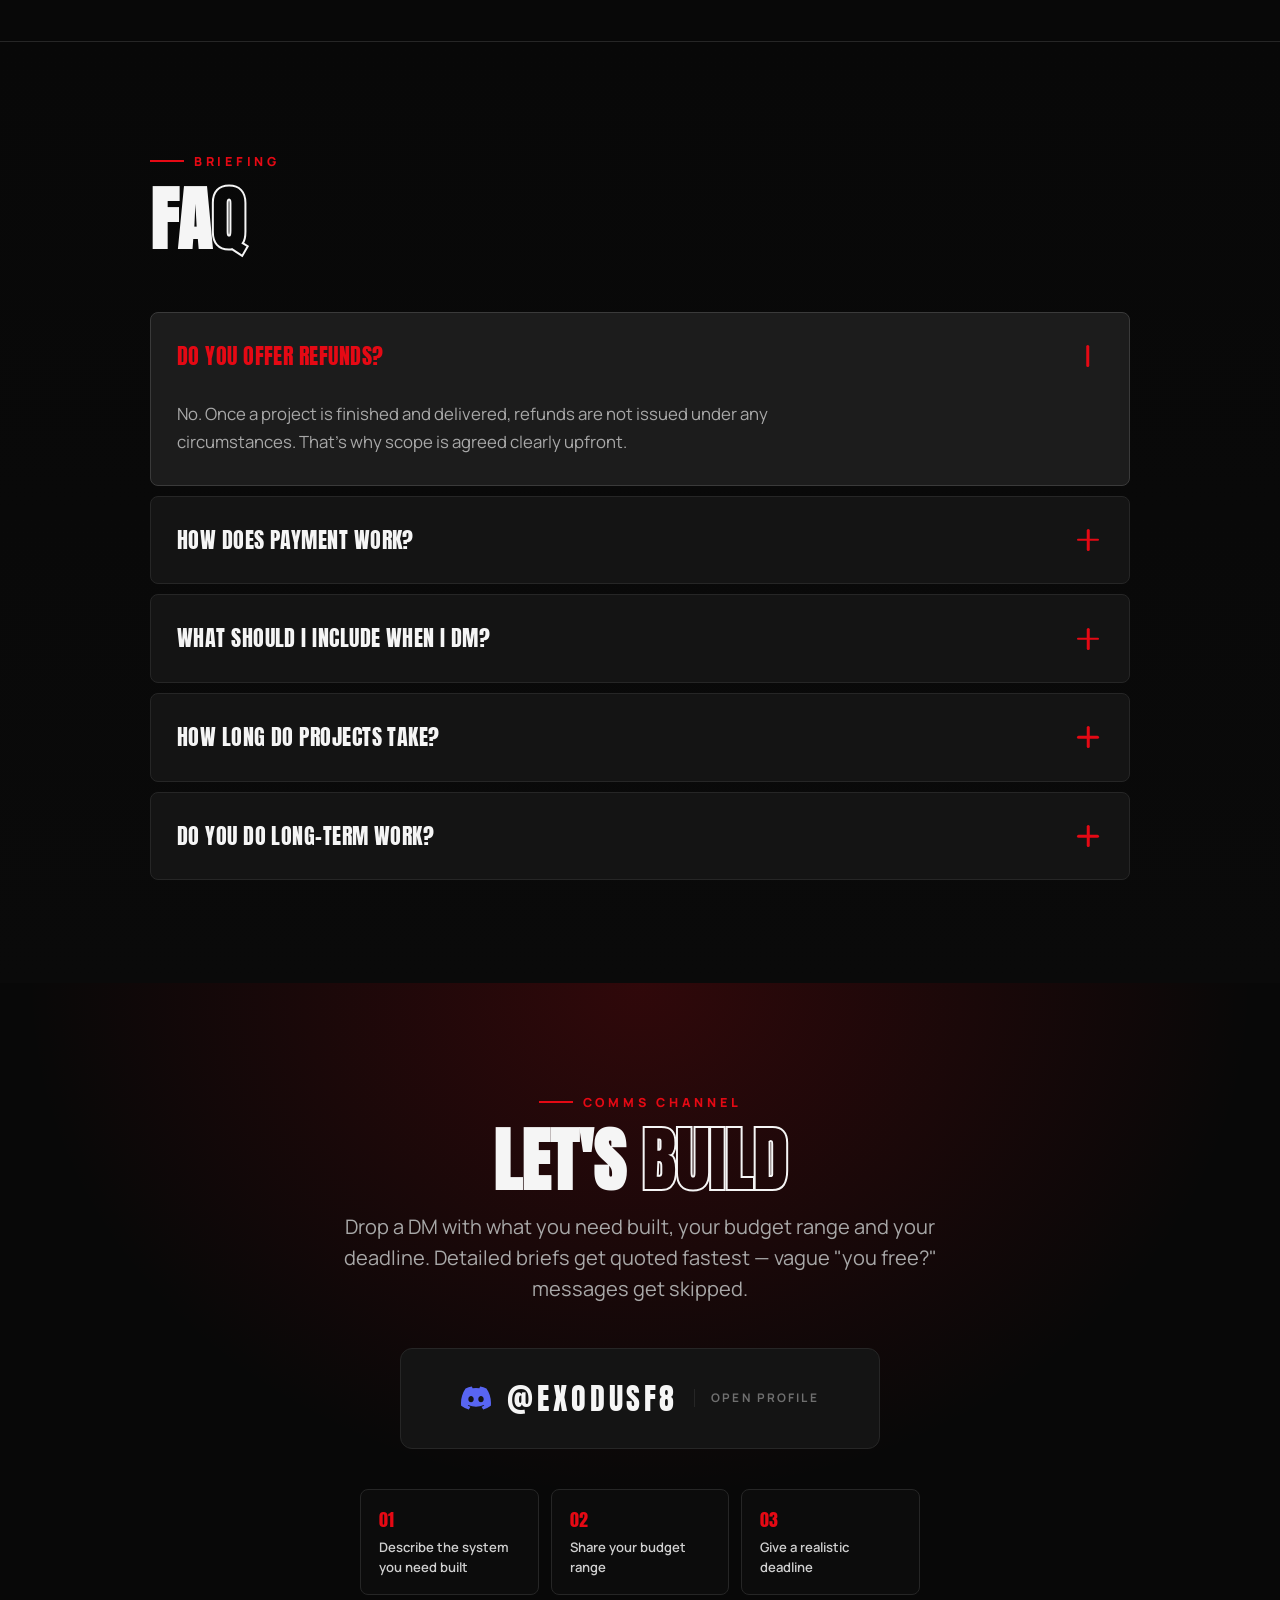
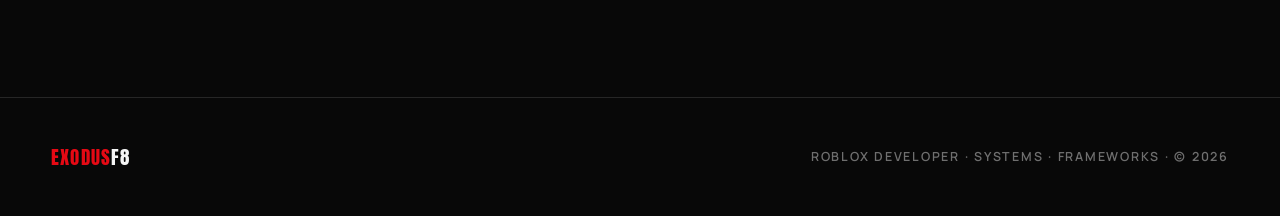
==== commit 1f4cc4f5: "Restore original design in an organised file structure Bring back the original site design, split in" ====
--- a/index.html
+++ b/index.html
@@ -1,69 +1,222 @@
 <!DOCTYPE html>
 <html lang="en">
 <head>
-  <meta charset="UTF-8">
-  <meta name="viewport" content="width=device-width, initial-scale=1">
-  <title>ExodusF8</title>
-  <meta name="description" content="ExodusF8, Roblox scripter. Gun frameworks, combat, UI and data systems. Message @exodusf8 on Discord.">
-  <link rel="preconnect" href="https://fonts.googleapis.com">
-  <link rel="preconnect" href="https://fonts.gstatic.com" crossorigin>
-  <link rel="stylesheet" href="https://fonts.googleapis.com/css2?family=Barlow+Condensed:wght@500;600;700;800&family=Barlow:wght@400;500;600&display=swap">
-  <link rel="stylesheet" href="assets/css/base.css">
-  <link rel="stylesheet" href="assets/css/layout.css">
-  <link rel="stylesheet" href="assets/css/components.css">
-  <link rel="stylesheet" href="assets/css/menu.css">
+  <meta charset="UTF-8" />
+  <meta name="viewport" content="width=device-width, initial-scale=1, viewport-fit=cover" />
+  <title>ExodusF8 — Roblox Systems Studio</title>
+  <meta name="description" content="ExodusF8 — Roblox developer with 4+ years building combat systems, gun frameworks, custom UIs, backends and frameworks. PayPal & DevEx. DM @exodusf8 on Discord." />
+  <link rel="preconnect" href="https://fonts.googleapis.com" />
+  <link rel="preconnect" href="https://fonts.gstatic.com" crossorigin />
+  <link href="https://fonts.googleapis.com/css2?family=Anton&family=Manrope:wght@300;400;500;600;700;800&display=swap" rel="stylesheet" />
+  <link rel="stylesheet" href="assets/css/base.css" />
+  <link rel="stylesheet" href="assets/css/nav.css" />
+  <link rel="stylesheet" href="assets/css/hero.css" />
+  <link rel="stylesheet" href="assets/css/catalog.css" />
+  <link rel="stylesheet" href="assets/css/pricing.css" />
+  <link rel="stylesheet" href="assets/css/faq.css" />
+  <link rel="stylesheet" href="assets/css/contact.css" />
+  <link rel="stylesheet" href="assets/css/modal.css" />
   <script type="module" src="assets/js/main.js"></script>
 </head>
 <body>
-  <div class="backdrop" aria-hidden="true"><div class="backdrop-image"></div></div>
-
-  <header class="topbar">
-    <div class="container">
-      <a class="wordmark" href="./">ExodusF8</a>
-      <button class="menu-toggle" type="button" aria-expanded="false" aria-controls="topnav">Menu</button>
-      <nav class="topnav" id="topnav" aria-label="Main">
-        <a href="./" aria-current="page">Home</a>
-        <a href="work.html">Work</a>
-        <a href="pricing.html">Pricing</a>
-        <a href="about.html">About</a>
-      </nav>
+  <!-- NAV -->
+  <nav id="nav">
+    <div class="nav-inner">
+      <a href="#top" class="brand">EXODUS<span>F8</span></a>
+      <div class="nav-links">
+        <a href="#catalog">Projects</a>
+        <a href="#services">Services</a>
+        <a href="#pricing">Pricing</a>
+        <a href="#faq">FAQ</a>
+      </div>
+      <a href="#contact" class="btn-red nav-cta">Start a Project</a>
+      <button class="nav-toggle" id="nav-toggle" aria-label="Toggle menu" aria-expanded="false">
+        <span></span><span></span><span></span>
+      </button>
+    </div>
+  </nav>
+
+  <div class="mobile-menu" id="mobile-menu">
+    <a href="#catalog">Projects</a>
+    <a href="#services">Services</a>
+    <a href="#pricing">Pricing</a>
+    <a href="#faq">FAQ</a>
+    <a href="#contact">Start a Project</a>
+  </div>
+
+  <!-- HERO -->
+  <header class="hero" id="top">
+    <div class="hero-bg">
+      <img src="https://img.youtube.com/vi/G40qGEAJHQs/maxresdefault.jpg" alt="Featured project background" />
+    </div>
+    <div class="hero-content">
+      <div class="hero-inner reveal visible">
+        <div class="hero-tag">
+          <span class="nf">EXODUSF8</span>
+          <span class="dot"></span>
+          <span class="small">Roblox Systems Studio</span>
+        </div>
+        <h1 class="hero-title">EXODUS<span class="stroke">F8</span></h1>
+        <div class="hero-meta">
+          <span class="match">98% Match</span>
+          <span>2026</span>
+          <span class="pill">4+ Yrs Exp</span>
+          <span class="pill">Server-Validated</span>
+          <span class="pill">Anti-Exploit</span>
+        </div>
+        <p class="hero-desc">A Roblox engineer building complex, high-performance systems from the ground up — combat, gun frameworks, custom UIs and backends. Clean, optimized, built to scale.</p>
+        <div class="hero-btns">
+          <a href="#catalog" class="btn-play">
+            <svg viewBox="0 0 24 24" aria-hidden="true"><polygon points="5,3 19,12 5,21"/></svg>
+            View Projects
+          </a>
+          <a href="#pricing" class="btn-info">
+            <svg viewBox="0 0 24 24" aria-hidden="true"><path d="M11 7h2v2h-2zm0 4h2v6h-2zm1-9C6.48 2 2 6.48 2 12s4.48 10 10 10 10-4.48 10-10S17.52 2 12 2zm0 18c-4.41 0-8-3.59-8-8s3.59-8 8-8 8 3.59 8 8-3.59 8-8 8z"/></svg>
+            See Pricing
+          </a>
+        </div>
+      </div>
     </div>
   </header>
 
-  <main>
-    <div class="container menu-screen">
-      <div class="title-card">
-        <h1 aria-label="ExodusF8"><span style="--i: 0">E</span><span style="--i: 1">X</span><span style="--i: 2">O</span><span style="--i: 3">D</span><span style="--i: 4">U</span><span style="--i: 5">S</span><span style="--i: 6">F</span><span style="--i: 7">8</span></h1>
-        <p>Roblox scripter</p>
-      </div>
-
-      <nav class="menu-grid" aria-label="Main menu">
-        <a class="tile tile--work" href="work.html" style="--i: 0">
-          <div class="tile-media" data-work-slideshow></div>
-          <h2 class="tile-label">Work</h2>
-          <p class="tile-text">Gun frameworks, combat, inventories and more. Watch them running.</p>
+  <!-- TICKER -->
+  <div class="ticker reveal">
+    <div class="ticker-inner">
+      <div class="ticker-cell"><div class="ticker-num">4+</div><div class="ticker-label">Years Experience</div></div>
+      <div class="ticker-cell"><div class="ticker-num">30+</div><div class="ticker-label">Systems Shipped</div></div>
+      <div class="ticker-cell"><div class="ticker-num">£50<span style="font-size:.5em">+</span></div><div class="ticker-label">Starting Rate</div></div>
+      <div class="ticker-cell"><div class="ticker-num">24h</div><div class="ticker-label">Reply Window</div></div>
+    </div>
+  </div>
+
+  <!-- CATALOG / ROWS -->
+  <main id="catalog" class="rows-wrap">
+    <div class="row-head reveal" style="margin-bottom:6px">
+      <div>
+        <span class="kicker"><span class="bar"></span>The Catalog</span>
+        <h2 class="row-title" style="font-size:clamp(1.6rem,4vw,2.6rem)">PROJECTS &amp; <span class="accent">SHOWCASES</span></h2>
+      </div>
+    </div>
+    <div id="rows"></div>
+  </main>
+
+  <!-- SERVICES -->
+  <section id="services" class="section section-alt">
+    <div class="sec-wrap">
+      <div class="sec-head reveal">
+        <span class="kicker"><span class="bar"></span>Capabilities</span>
+        <h2 class="sec-title">SYSTEMS I <span class="stroke">BUILD</span></h2>
+        <p class="sec-desc">Six core disciplines, each delivered as clean, modular, server-validated code that drops into your game without breaking what already works.</p>
+      </div>
+      <div class="plans" style="grid-template-columns:repeat(auto-fit,minmax(260px,1fr))" id="services-grid"></div>
+    </div>
+  </section>
+
+  <!-- PRICING -->
+  <section id="pricing" class="section">
+    <div class="sec-wrap">
+      <div class="sec-head reveal">
+        <span class="kicker"><span class="bar"></span>Plans</span>
+        <h2 class="sec-title">PICK YOUR <span class="stroke">PLAN</span></h2>
+        <p class="sec-desc">Transparent tiers from single modules to full game builds. Every plan is server-validated, documented and delivered clean. Prices are starting points — scope sets the final quote.</p>
+      </div>
+
+      <div class="plans" id="plans"></div>
+
+      <!-- ESTIMATOR -->
+      <div class="estimator reveal">
+        <div class="est-head">
+          <div>
+            <h3>Build Your Quote</h3>
+            <p>Slide the scope and pick a system type to get a ballpark estimate instantly. Final price confirmed after a quick chat.</p>
+          </div>
+        </div>
+        <div class="est-grid">
+          <div class="est-controls">
+            <div class="est-field">
+              <label>System Type <span class="val" id="type-val">Standard System</span></label>
+              <div class="est-chips" id="type-chips"></div>
+            </div>
+            <div class="est-field">
+              <label>Complexity / Scope <span class="val" id="scope-val">Medium</span></label>
+              <input type="range" id="scope" min="1" max="7" step="1" value="3" />
+            </div>
+          </div>
+          <div class="est-result">
+            <div class="lbl">Estimated From</div>
+            <div class="est-amt"><span class="cur">£</span><span id="est-gbp">0</span><span class="plus" style="color:var(--muted);font-size:.4em">+</span></div>
+            <div class="est-usd">≈ $<span id="est-usd">0</span> USD</div>
+            <a href="#contact" class="btn-red" style="width:100%">Lock This In →</a>
+            <div class="est-note" style="margin-top:14px">Indicative only · PayPal &amp; DevEx accepted</div>
+          </div>
+        </div>
+      </div>
+
+      <div class="specs reveal">
+        <div class="spec"><div class="k">Currency</div><div class="v">GBP / USD</div></div>
+        <div class="spec"><div class="k">Payment</div><div class="v r">PayPal · DevEx</div></div>
+        <div class="spec"><div class="k">Terms</div><div class="v">Deposit + Final</div></div>
+        <div class="spec"><div class="k">Revisions</div><div class="v">Included</div></div>
+      </div>
+    </div>
+  </section>
+
+  <!-- FAQ -->
+  <section id="faq" class="section section-alt">
+    <div class="sec-wrap" style="max-width:980px">
+      <div class="sec-head reveal">
+        <span class="kicker"><span class="bar"></span>Briefing</span>
+        <h2 class="sec-title">FA<span class="stroke">Q</span></h2>
+      </div>
+      <div class="faq reveal" id="faq-list"></div>
+    </div>
+  </section>
+
+  <!-- CONTACT -->
+  <section id="contact" class="section contact">
+    <div class="contact-wrap">
+      <div class="reveal">
+        <span class="kicker" style="justify-content:center"><span class="bar"></span>Comms Channel</span>
+        <h2 class="sec-title" style="text-align:center">LET'S <span class="stroke">BUILD</span></h2>
+        <p class="contact-desc">Drop a DM with what you need built, your budget range and your deadline. Detailed briefs get quoted fastest — vague "you free?" messages get skipped.</p>
+        <a class="copy-btn" id="copy-btn" href="https://discord.com/users/1031300116944007218" target="_blank" rel="noopener">
+          <svg class="dc" viewBox="0 0 24 24" fill="currentColor" aria-hidden="true">
+            <path d="M20.317 4.369a19.791 19.791 0 0 0-4.885-1.515.074.074 0 0 0-.079.037c-.21.375-.444.864-.608 1.249a18.27 18.27 0 0 0-5.487 0 12.64 12.64 0 0 0-.617-1.249.077.077 0 0 0-.079-.037A19.736 19.736 0 0 0 3.677 4.369a.07.07 0 0 0-.032.027C.533 9.046-.32 13.58.099 18.057a.082.082 0 0 0 .031.056 19.9 19.9 0 0 0 5.993 3.03.078.078 0 0 0 .084-.028c.462-.63.874-1.295 1.226-1.994a.076.076 0 0 0-.041-.106 13.107 13.107 0 0 1-1.872-.892.077.077 0 0 1-.008-.128c.126-.094.252-.192.372-.291a.074.074 0 0 1 .077-.01c3.927 1.793 8.18 1.793 12.061 0a.074.074 0 0 1 .078.009c.12.099.246.198.373.292a.077.077 0 0 1-.006.127 12.299 12.299 0 0 1-1.873.891.077.077 0 0 0-.041.107c.36.698.772 1.362 1.225 1.993a.076.076 0 0 0 .084.028 19.839 19.839 0 0 0 6.002-3.03.077.077 0 0 0 .032-.054c.5-5.177-.838-9.674-3.549-13.66a.061.061 0 0 0-.031-.029zM8.02 15.331c-1.182 0-2.157-1.085-2.157-2.419 0-1.333.956-2.419 2.157-2.419 1.21 0 2.176 1.096 2.157 2.42 0 1.333-.956 2.418-2.157 2.418zm7.974 0c-1.183 0-2.157-1.085-2.157-2.419 0-1.333.955-2.419 2.157-2.419 1.21 0 2.176 1.096 2.157 2.42 0 1.333-.946 2.418-2.157 2.418z"/>
+          </svg>
+          <span class="handle">@EXODUSF8</span>
+          <span class="cl">Open Profile</span>
         </a>
-        <a class="tile tile--pricing" href="pricing.html" style="--i: 1">
-          <h2 class="tile-label">Pricing</h2>
-          <p class="tile-text">Jobs start <span class="tile-price">from <span data-lowest-price>£40</span></span>. Try the price estimator.</p>
-        </a>
-        <a class="tile tile--about" href="about.html" style="--i: 2">
-          <h2 class="tile-label">About</h2>
-          <p class="tile-text">What I build and how hiring me works.</p>
-        </a>
-        <a class="tile tile--discord" href="https://discord.com/users/1031300116944007218" target="_blank" rel="noopener" style="--i: 3">
-          <span class="tile-icon"><svg viewBox="0 0 24 24" fill="currentColor" aria-hidden="true"><path d="M20.317 4.369a19.791 19.791 0 0 0-4.885-1.515.074.074 0 0 0-.079.037c-.21.375-.444.864-.608 1.249a18.27 18.27 0 0 0-5.487 0 12.64 12.64 0 0 0-.617-1.249.077.077 0 0 0-.079-.037A19.736 19.736 0 0 0 3.677 4.369a.07.07 0 0 0-.032.027C.533 9.046-.32 13.58.099 18.057a.082.082 0 0 0 .031.056 19.9 19.9 0 0 0 5.993 3.03.078.078 0 0 0 .084-.028c.462-.63.874-1.295 1.226-1.994a.076.076 0 0 0-.041-.106 13.107 13.107 0 0 1-1.872-.892.077.077 0 0 1-.008-.128c.126-.094.252-.192.372-.291a.074.074 0 0 1 .077-.01c3.927 1.793 8.18 1.793 12.061 0a.074.074 0 0 1 .078.009c.12.099.246.198.373.292a.077.077 0 0 1-.006.127 12.299 12.299 0 0 1-1.873.891.077.077 0 0 0-.041.107c.36.698.772 1.362 1.225 1.993a.076.076 0 0 0 .084.028 19.839 19.839 0 0 0 6.002-3.03.077.077 0 0 0 .032-.054c.5-5.177-.838-9.674-3.549-13.66a.061.061 0 0 0-.031-.029zM8.02 15.331c-1.182 0-2.157-1.085-2.157-2.419 0-1.333.956-2.419 2.157-2.419 1.21 0 2.176 1.096 2.157 2.42 0 1.333-.956 2.418-2.157 2.418zm7.974 0c-1.183 0-2.157-1.085-2.157-2.419 0-1.333.955-2.419 2.157-2.419 1.21 0 2.176 1.096 2.157 2.42 0 1.333-.946 2.418-2.157 2.418z"/></svg></span>
-          <h2 class="tile-label">Hire me</h2>
-          <p class="tile-text">@exodusf8 on Discord</p>
-        </a>
-      </nav>
-
-      <ul class="menu-meta" role="list">
-        <li><strong>4+ years</strong> scripting on Roblox</li>
-        <li><strong>30+</strong> systems delivered</li>
-        <li>Replies within <strong>24 hours</strong></li>
-      </ul>
-    </div>
-  </main>
+        <div class="contact-rules">
+          <div class="rule"><div class="n">01</div><div class="t">Describe the system you need built</div></div>
+          <div class="rule"><div class="n">02</div><div class="t">Share your budget range</div></div>
+          <div class="rule"><div class="n">03</div><div class="t">Give a realistic deadline</div></div>
+        </div>
+      </div>
+    </div>
+  </section>
+
+  <footer>
+    <div class="footer-inner">
+      <div class="footer-brand">EXODUS<span>F8</span></div>
+      <div class="footer-meta">Roblox Developer · Systems · Frameworks · © 2026</div>
+    </div>
+  </footer>
+
+  <!-- MODAL -->
+  <div class="modal" id="modal">
+    <div class="modal-card">
+      <div class="modal-vid">
+        <button class="modal-close" id="modal-close" aria-label="Close">
+          <svg viewBox="0 0 24 24"><path d="M18.3 5.71 12 12.01l-6.3-6.3-1.41 1.41 6.3 6.3-6.3 6.3 1.41 1.41 6.3-6.3 6.3 6.3 1.41-1.41-6.3-6.3 6.3-6.3z"/></svg>
+        </button>
+        <iframe id="modal-iframe" src="" allow="accelerometer; autoplay; clipboard-write; encrypted-media; gyroscope; picture-in-picture" allowfullscreen></iframe>
+      </div>
+      <div class="modal-body">
+        <span class="mtag" id="modal-tag"></span>
+        <h3 id="modal-title"></h3>
+        <p id="modal-desc"></p>
+      </div>
+    </div>
+  </div>
 </body>
 </html>
--- a/assets/css/base.css
+++ b/assets/css/base.css
@@ -1,112 +1,47 @@
-:root {
-  --void: #0a0e13;
-  --steel: #121922;
-  --panel: rgb(22 30 40 / .72);
-  --panel-solid: #161e28;
-  --edge: rgb(255 255 255 / .09);
-  --edge-strong: rgb(255 255 255 / .22);
-  --text: #e9eef2;
-  --muted: #8d9aa6;
-  --ice: #8fd6ff;
-  --ice-glow: rgb(143 214 255 / .35);
+:root{
+  --red:#e50914;
+  --red-dark:#b20710;
+  --black:#080808;
+  --black-2:#0c0c0c;
+  --panel:#141414;
+  --panel-2:#1c1c1c;
+  --border:#262626;
+  --fg:#f5f5f5;
+  --muted:#a8a8a8;
+  --muted-2:#6f6f6f;
+  --gutter:clamp(16px,4vw,60px);
+  --row-gap:clamp(8px,1vw,14px);
+  --ease:cubic-bezier(.22,1,.36,1);
+  --ease-io:cubic-bezier(.65,0,.35,1);
+}
+*{box-sizing:border-box;margin:0;padding:0}
+html{scroll-behavior:smooth;-webkit-text-size-adjust:100%}
+body{
+  background:var(--black);color:var(--fg);
+  font-family:'Manrope',system-ui,sans-serif;
+  line-height:1.55;overflow-x:hidden;
+  -webkit-font-smoothing:antialiased;-moz-osx-font-smoothing:grayscale;
+  min-height:100vh;
+}
+img,svg{display:block;max-width:100%}
+a{color:inherit;text-decoration:none}
+button{font:inherit;color:inherit;background:none;border:none;cursor:pointer}
+::selection{background:var(--red);color:#fff}
+.anton{font-family:'Anton',sans-serif;font-weight:400;letter-spacing:.01em}
 
-  --display: "Barlow Condensed", "Arial Narrow", sans-serif;
-  --body: "Barlow", system-ui, sans-serif;
+/* ───── BUTTONS ───── */
+.btn-red{display:inline-flex;align-items:center;justify-content:center;gap:10px;background:var(--red);color:#fff;font-weight:700;padding:10px 22px;border-radius:4px;min-height:42px;transition:background .2s var(--ease),transform .25s var(--ease),box-shadow .3s var(--ease)}
+.btn-red:hover{background:#f6121d;transform:translateY(-1px);box-shadow:0 10px 26px -10px rgba(229,9,20,.7)}
+.btn-red:active{transform:translateY(0)}
+.btn-ghost{display:inline-flex;align-items:center;justify-content:center;gap:10px;background:rgba(109,109,110,.5);color:#fff;font-weight:700;padding:10px 22px;border-radius:4px;min-height:42px;backdrop-filter:blur(2px);transition:background .2s var(--ease),transform .25s var(--ease)}
+.btn-ghost:hover{background:rgba(109,109,110,.75);transform:translateY(-1px)}
 
-  --gutter: clamp(16px, 4vw, 48px);
-  --max: 1240px;
-  --radius: 4px;
-  --ease: cubic-bezier(.16, 1, .3, 1);
+/* ───── REVEAL ───── */
+.reveal{opacity:0;transform:translateY(30px);transition:opacity .7s var(--ease),transform .7s var(--ease)}
+.reveal.visible{opacity:1;transform:none}
+@media(prefers-reduced-motion:reduce){
+  .reveal{opacity:1;transform:none;transition:none}
+  .hero-bg img{animation:none}
+  html{scroll-behavior:auto}
+  *,*::before,*::after{transition-duration:1ms!important;animation-duration:1ms!important}
 }
-
-*,
-*::before,
-*::after {
-  box-sizing: border-box;
-}
-
-* {
-  margin: 0;
-}
-
-html {
-  -webkit-text-size-adjust: 100%;
-  scroll-behavior: smooth;
-  color-scheme: dark;
-}
-
-body {
-  min-height: 100vh;
-  background: var(--void);
-  color: var(--text);
-  font-family: var(--body);
-  font-size: 1.0625rem;
-  line-height: 1.55;
-  -webkit-font-smoothing: antialiased;
-}
-
-img,
-svg,
-iframe {
-  display: block;
-  max-width: 100%;
-}
-
-a {
-  color: inherit;
-  text-decoration: none;
-}
-
-button {
-  font: inherit;
-  color: inherit;
-  background: none;
-  border: 0;
-  cursor: pointer;
-}
-
-h1,
-h2,
-h3 {
-  font-family: var(--display);
-  font-weight: 700;
-  line-height: 1;
-  text-transform: uppercase;
-  letter-spacing: .01em;
-}
-
-h2 {
-  font-size: clamp(2rem, 4.5vw, 3rem);
-}
-
-h3 {
-  font-size: 1.5rem;
-}
-
-p {
-  max-width: 62ch;
-}
-
-::selection {
-  background: var(--ice);
-  color: var(--void);
-}
-
-:focus-visible {
-  outline: 2px solid var(--ice);
-  outline-offset: 3px;
-}
-
-@media (prefers-reduced-motion: reduce) {
-  html {
-    scroll-behavior: auto;
-  }
-
-  *,
-  *::before,
-  *::after {
-    transition-duration: 1ms !important;
-    animation-duration: 1ms !important;
-    animation-iteration-count: 1 !important;
-  }
-}
--- a/assets/css/nav.css
+++ b/assets/css/nav.css
@@ -0,0 +1,31 @@
+/* ───── NAV ───── */
+nav{
+  position:fixed;top:0;left:0;width:100%;z-index:60;
+  padding:0 var(--gutter);
+  transition:background .4s var(--ease),backdrop-filter .4s var(--ease);
+  background:linear-gradient(180deg,rgba(0,0,0,.85) 0%,rgba(0,0,0,0) 100%);
+}
+nav.scrolled{background:rgba(8,8,8,.96);backdrop-filter:blur(6px);box-shadow:0 1px 0 var(--border)}
+.nav-inner{max-width:1500px;margin:0 auto;height:clamp(60px,8vw,76px);display:flex;align-items:center;gap:clamp(18px,3vw,40px)}
+.brand{font-family:'Anton',sans-serif;font-size:clamp(1.4rem,3vw,1.9rem);color:var(--red);letter-spacing:.06em;text-transform:uppercase;transition:transform .3s var(--ease)}
+.brand span{color:var(--fg)}
+.brand:hover{transform:scale(1.04)}
+.nav-links{display:none;gap:clamp(16px,2vw,26px);font-size:.86rem;font-weight:600;color:#cfcfcf}
+.nav-links a{position:relative;padding:4px 0;transition:color .2s var(--ease)}
+.nav-links a::after{content:"";position:absolute;left:0;right:0;bottom:-2px;height:2px;background:var(--red);transform:scaleX(0);transform-origin:left;transition:transform .3s var(--ease)}
+.nav-links a:hover{color:#fff}
+.nav-links a:hover::after{transform:scaleX(1)}
+.nav-cta{margin-left:auto;display:none}
+@media(min-width:860px){.nav-links{display:flex}.nav-cta{display:inline-flex}}
+
+.nav-toggle{margin-left:auto;display:inline-flex;flex-direction:column;gap:5px;padding:10px;margin-right:-10px}
+.nav-toggle span{width:24px;height:2px;background:#fff;transition:transform .3s,opacity .2s}
+.nav-toggle.open span:nth-child(1){transform:translateY(7px) rotate(45deg)}
+.nav-toggle.open span:nth-child(2){opacity:0}
+.nav-toggle.open span:nth-child(3){transform:translateY(-7px) rotate(-45deg)}
+@media(min-width:860px){.nav-toggle{display:none}}
+.mobile-menu{position:fixed;inset:0 0 auto 0;background:rgba(8,8,8,.98);backdrop-filter:blur(10px);border-bottom:1px solid var(--border);transform:translateY(-100%);transition:transform .35s var(--ease);z-index:55;padding:92px var(--gutter) 32px}
+.mobile-menu.open{transform:translateY(0)}
+.mobile-menu a{display:block;padding:16px 0;font-family:'Anton',sans-serif;font-size:1.25rem;letter-spacing:.05em;text-transform:uppercase;color:#d6d6d6;border-bottom:1px solid var(--border)}
+.mobile-menu a:hover{color:var(--red)}
+@media(min-width:860px){.mobile-menu{display:none}}
--- a/assets/css/hero.css
+++ b/assets/css/hero.css
@@ -0,0 +1,36 @@
+/* ───── HERO / BILLBOARD ───── */
+.hero{position:relative;min-height:92vh;display:flex;align-items:flex-end;overflow:hidden}
+.hero-bg{position:absolute;inset:0;z-index:0}
+.hero-bg img{width:100%;height:100%;object-fit:cover;filter:brightness(.55) saturate(1.05);transform:scale(1.05);animation:slowzoom 18s var(--ease-io) infinite alternate}
+@keyframes slowzoom{to{transform:scale(1.14)}}
+.hero-bg::after{content:"";position:absolute;inset:0;background:
+  linear-gradient(77deg,rgba(8,8,8,.95) 0%,rgba(8,8,8,.55) 40%,rgba(8,8,8,.1) 70%),
+  linear-gradient(180deg,rgba(8,8,8,0) 50%,rgba(8,8,8,.65) 82%,var(--black) 100%)}
+.hero-content{position:relative;z-index:2;max-width:1500px;margin:0 auto;width:100%;padding:0 var(--gutter) clamp(60px,9vw,120px)}
+.hero-inner{max-width:760px}
+.hero-tag{display:inline-flex;align-items:center;gap:10px;margin-bottom:18px}
+.hero-tag .nf{font-family:'Anton',sans-serif;color:var(--red);font-size:.9rem;letter-spacing:.34em}
+.hero-tag .dot{width:5px;height:5px;border-radius:50%;background:var(--muted-2)}
+.hero-tag .small{font-size:.78rem;letter-spacing:.28em;text-transform:uppercase;color:var(--muted);font-weight:700}
+h1.hero-title{font-family:'Anton',sans-serif;font-size:clamp(3.2rem,12vw,9rem);line-height:.82;text-transform:uppercase;margin-bottom:22px;text-shadow:0 6px 40px rgba(0,0,0,.6)}
+h1.hero-title .stroke{-webkit-text-stroke:2px var(--red);color:transparent}
+.hero-meta{display:flex;flex-wrap:wrap;align-items:center;gap:12px;margin-bottom:18px;font-size:.85rem;font-weight:700;color:#dcdcdc}
+.hero-meta .pill{padding:3px 10px;border:1px solid #4a4a4a;border-radius:3px;color:#cfcfcf;font-size:.72rem;letter-spacing:.12em;text-transform:uppercase}
+.hero-meta .match{color:#46d369;font-weight:800}
+.hero-desc{font-size:clamp(1rem,1.5vw,1.3rem);color:#e2e2e2;max-width:600px;margin-bottom:30px;text-shadow:0 2px 12px rgba(0,0,0,.6)}
+.hero-btns{display:flex;flex-wrap:wrap;gap:14px}
+.btn-play{background:#fff;color:#111;font-weight:800;font-size:1.05rem;padding:13px 32px;border-radius:5px;display:inline-flex;align-items:center;gap:12px;transition:background .2s var(--ease),transform .25s var(--ease)}
+.btn-play:hover{background:#d8d8d8;transform:translateY(-1px)}
+.btn-play svg{width:22px;height:22px;fill:#111}
+.btn-info{background:rgba(109,109,110,.55);color:#fff;font-weight:800;font-size:1.05rem;padding:13px 30px;border-radius:5px;display:inline-flex;align-items:center;gap:12px;backdrop-filter:blur(2px);transition:background .2s var(--ease),transform .25s var(--ease)}
+.btn-info:hover{background:rgba(109,109,110,.78);transform:translateY(-1px)}
+.btn-info svg{width:22px;height:22px;fill:#fff}
+
+/* floating stat ticker */
+.ticker{position:relative;z-index:2;max-width:1500px;margin:-10px auto 0;padding:0 var(--gutter)}
+.ticker-inner{display:grid;grid-template-columns:repeat(2,1fr);gap:1px;background:var(--border);border:1px solid var(--border);border-radius:8px;overflow:hidden}
+@media(min-width:680px){.ticker-inner{grid-template-columns:repeat(4,1fr)}}
+.ticker-cell{background:var(--black-2);padding:clamp(16px,2.5vw,26px) clamp(14px,2vw,24px);transition:background .3s var(--ease)}
+.ticker-cell:hover{background:var(--panel)}
+.ticker-num{font-family:'Anton',sans-serif;font-size:clamp(1.7rem,4vw,2.8rem);color:var(--red);line-height:1}
+.ticker-label{font-size:.72rem;letter-spacing:.2em;text-transform:uppercase;color:var(--muted);margin-top:6px;font-weight:700}
--- a/assets/css/catalog.css
+++ b/assets/css/catalog.css
@@ -0,0 +1,37 @@
+/* ───── ROWS ───── */
+.rows-wrap{padding:clamp(40px,6vw,70px) 0 clamp(20px,4vw,40px)}
+.row{margin-bottom:clamp(34px,5vw,56px)}
+.row-head{display:flex;align-items:baseline;gap:14px;padding:0 var(--gutter);margin-bottom:14px}
+.row-title{font-family:'Anton',sans-serif;font-size:clamp(1.3rem,3vw,2rem);text-transform:uppercase;letter-spacing:.02em}
+.row-title .accent{color:var(--red)}
+.row-sub{font-size:.8rem;color:var(--muted-2);font-weight:600;letter-spacing:.08em}
+.row-scroller-wrap{position:relative}
+.row-scroller{display:flex;gap:var(--row-gap);overflow-x:auto;scroll-behavior:smooth;padding:8px var(--gutter) 18px;scrollbar-width:none}
+.row-scroller::-webkit-scrollbar{display:none}
+.row-arrow{position:absolute;top:8px;bottom:18px;width:clamp(40px,5vw,64px);z-index:20;display:none;align-items:center;justify-content:center;background:linear-gradient(90deg,rgba(8,8,8,.85),rgba(8,8,8,0));border:none;color:#fff;opacity:0;transition:opacity .25s var(--ease),background .2s}
+.row-arrow.right{right:0;background:linear-gradient(270deg,rgba(8,8,8,.85),rgba(8,8,8,0))}
+.row-arrow.left{left:0}
+.row-scroller-wrap:hover .row-arrow{opacity:1}
+.row-arrow svg{width:30px;height:30px;fill:#fff;transition:transform .2s var(--ease)}
+.row-arrow:hover svg{transform:scale(1.3)}
+@media(min-width:860px){.row-arrow{display:flex}}
+
+.card{position:relative;flex:0 0 auto;width:clamp(230px,30vw,330px);border-radius:7px;overflow:hidden;background:var(--panel);cursor:pointer;transition:transform .35s var(--ease),box-shadow .35s var(--ease)}
+.card-thumb{position:relative;aspect-ratio:16/9;overflow:hidden;background:#000}
+.card-thumb img{width:100%;height:100%;object-fit:cover;filter:brightness(.92);transition:transform .5s var(--ease),filter .4s var(--ease)}
+.card-rank{position:absolute;top:8px;left:8px;z-index:3;font-family:'Anton',sans-serif;font-size:.85rem;background:rgba(8,8,8,.8);color:#fff;border:1px solid rgba(255,255,255,.18);padding:2px 9px;border-radius:3px;letter-spacing:.05em}
+.card-tag{position:absolute;top:8px;right:8px;z-index:3;font-size:.62rem;font-weight:800;letter-spacing:.16em;text-transform:uppercase;color:#fff;background:var(--red);padding:3px 8px;border-radius:3px}
+.card-grad{position:absolute;inset:0;z-index:2;background:linear-gradient(180deg,rgba(0,0,0,0) 40%,rgba(0,0,0,.75) 100%)}
+.card-play{position:absolute;inset:0;z-index:4;display:flex;align-items:center;justify-content:center;opacity:0;transition:opacity .3s var(--ease)}
+.card-play .pbtn{width:54px;height:54px;border-radius:50%;background:rgba(255,255,255,.95);display:flex;align-items:center;justify-content:center;transform:scale(.7);transition:transform .35s var(--ease)}
+.card-play .pbtn svg{width:24px;height:24px;fill:#111;margin-left:3px}
+.card-info{position:absolute;left:0;right:0;bottom:0;z-index:5;padding:14px;transform:translateY(8px);opacity:0;transition:transform .35s var(--ease),opacity .3s var(--ease)}
+.card-info h4{font-family:'Anton',sans-serif;font-size:1.05rem;text-transform:uppercase;letter-spacing:.02em;line-height:1.05}
+.card-info p{font-size:.78rem;color:#cfcfcf;margin-top:4px;display:-webkit-box;-webkit-line-clamp:2;-webkit-box-orient:vertical;overflow:hidden}
+.card-base{position:absolute;left:12px;bottom:12px;z-index:3;font-family:'Anton',sans-serif;font-size:1rem;text-transform:uppercase;text-shadow:0 2px 8px rgba(0,0,0,.8);transition:opacity .25s var(--ease)}
+.card:hover{transform:scale(1.12);box-shadow:0 24px 50px -18px rgba(0,0,0,.85);z-index:15}
+.card:hover .card-thumb img{transform:scale(1.06);filter:brightness(1)}
+.card:hover .card-play{opacity:1}
+.card:hover .card-play .pbtn{transform:scale(1)}
+.card:hover .card-info{transform:translateY(0);opacity:1}
+.card:hover .card-base{opacity:0}
--- a/assets/css/pricing.css
+++ b/assets/css/pricing.css
@@ -0,0 +1,64 @@
+/* ───── PRICING ───── */
+.section{padding:clamp(56px,8vw,110px) var(--gutter);position:relative}
+.section-alt{background:linear-gradient(180deg,var(--black) 0%,#0a0a0a 100%);border-top:1px solid var(--border)}
+.sec-wrap{max-width:1500px;margin:0 auto}
+.sec-head{margin-bottom:clamp(34px,5vw,60px);max-width:760px}
+.kicker{display:inline-flex;align-items:center;gap:10px;color:var(--red);font-weight:800;font-size:.78rem;letter-spacing:.3em;text-transform:uppercase;margin-bottom:16px}
+.kicker .bar{width:34px;height:2px;background:var(--red)}
+.sec-title{font-family:'Anton',sans-serif;font-size:clamp(2.2rem,7vw,4.4rem);text-transform:uppercase;line-height:.92}
+.sec-title .stroke{-webkit-text-stroke:2px var(--fg);color:transparent}
+.sec-desc{color:var(--muted);font-size:clamp(.95rem,1.4vw,1.15rem);margin-top:18px}
+
+.plans{display:grid;grid-template-columns:1fr;gap:18px}
+@media(min-width:640px){.plans{grid-template-columns:repeat(2,1fr)}}
+@media(min-width:1080px){.plans{grid-template-columns:repeat(4,1fr)}}
+.plan{position:relative;background:var(--panel);border:1px solid var(--border);border-radius:12px;padding:clamp(22px,2.6vw,30px);display:flex;flex-direction:column;overflow:hidden;transition:transform .35s var(--ease),border-color .35s var(--ease),background .35s var(--ease),box-shadow .35s var(--ease)}
+.plan::before{content:"";position:absolute;inset:0;background:radial-gradient(120% 80% at 50% 0%,rgba(229,9,20,.14),transparent 60%);opacity:0;transition:opacity .4s var(--ease)}
+.plan:hover{transform:translateY(-6px);border-color:#3a3a3a;background:var(--panel-2);box-shadow:0 30px 60px -30px rgba(0,0,0,.9)}
+.plan:hover::before{opacity:1}
+.plan.featured{border-color:var(--red);background:linear-gradient(180deg,rgba(229,9,20,.08),var(--panel))}
+.plan-badge{position:absolute;top:0;right:0;background:var(--red);color:#fff;font-size:.66rem;font-weight:800;letter-spacing:.16em;text-transform:uppercase;padding:5px 14px;border-bottom-left-radius:10px}
+.plan-name{font-family:'Anton',sans-serif;font-size:1.45rem;text-transform:uppercase;letter-spacing:.02em;position:relative;z-index:1}
+.plan-for{font-size:.8rem;color:var(--muted-2);font-weight:600;margin-top:2px;position:relative;z-index:1}
+.plan-price{font-family:'Anton',sans-serif;font-size:clamp(2.4rem,4vw,3rem);margin:18px 0 2px;color:#fff;position:relative;z-index:1}
+.plan-price .cur{color:var(--red)}
+.plan-price .plus{color:var(--muted);font-size:1.1rem}
+.plan-usd{font-size:.82rem;color:var(--muted-2);font-weight:600;position:relative;z-index:1}
+.plan-line{height:1px;background:var(--border);margin:20px 0;position:relative;z-index:1}
+.plan-feats{list-style:none;display:flex;flex-direction:column;gap:11px;font-size:.9rem;color:#d4d4d4;position:relative;z-index:1;flex:1}
+.plan-feats li{display:flex;gap:10px;align-items:flex-start}
+.plan-feats svg{width:17px;height:17px;flex-shrink:0;margin-top:2px;fill:var(--red)}
+.plan-btn{margin-top:24px;position:relative;z-index:1}
+
+/* estimator */
+.estimator{margin-top:clamp(30px,4vw,52px);background:var(--panel);border:1px solid var(--border);border-radius:14px;padding:clamp(24px,3.5vw,44px);position:relative;overflow:hidden}
+.estimator::after{content:"";position:absolute;top:-40%;right:-10%;width:380px;height:380px;background:radial-gradient(circle,rgba(229,9,20,.16),transparent 70%);pointer-events:none}
+.est-head{display:flex;flex-wrap:wrap;align-items:flex-end;justify-content:space-between;gap:16px;margin-bottom:26px;position:relative;z-index:1}
+.est-head h3{font-family:'Anton',sans-serif;font-size:clamp(1.5rem,3vw,2.2rem);text-transform:uppercase}
+.est-head p{color:var(--muted);font-size:.9rem;max-width:420px}
+.est-grid{display:grid;grid-template-columns:1fr;gap:clamp(24px,4vw,48px);align-items:center;position:relative;z-index:1}
+@media(min-width:900px){.est-grid{grid-template-columns:1.4fr .9fr}}
+.est-controls{display:flex;flex-direction:column;gap:24px}
+.est-field label{display:flex;justify-content:space-between;font-size:.82rem;font-weight:700;letter-spacing:.08em;text-transform:uppercase;color:#d0d0d0;margin-bottom:12px}
+.est-field label .val{color:var(--red)}
+input[type=range]{-webkit-appearance:none;appearance:none;width:100%;height:6px;border-radius:99px;background:#333;outline:none}
+input[type=range]::-webkit-slider-thumb{-webkit-appearance:none;appearance:none;width:22px;height:22px;border-radius:50%;background:var(--red);cursor:pointer;border:3px solid #fff;box-shadow:0 0 0 1px var(--red),0 4px 12px rgba(229,9,20,.5);transition:transform .15s var(--ease)}
+input[type=range]::-webkit-slider-thumb:hover{transform:scale(1.18)}
+input[type=range]::-moz-range-thumb{width:22px;height:22px;border-radius:50%;background:var(--red);cursor:pointer;border:3px solid #fff}
+.est-chips{display:flex;flex-wrap:wrap;gap:10px}
+.est-chip{padding:9px 16px;border-radius:99px;border:1px solid var(--border);background:var(--black-2);color:#cfcfcf;font-size:.82rem;font-weight:700;transition:all .2s var(--ease)}
+.est-chip.active{background:var(--red);border-color:var(--red);color:#fff}
+.est-chip:hover{border-color:#555}
+.est-result{background:var(--black-2);border:1px solid var(--border);border-radius:12px;padding:clamp(22px,3vw,32px);text-align:center}
+.est-result .lbl{font-size:.74rem;letter-spacing:.24em;text-transform:uppercase;color:var(--muted-2);font-weight:700}
+.est-amt{font-family:'Anton',sans-serif;font-size:clamp(2.6rem,7vw,4rem);color:#fff;line-height:1;margin:12px 0 4px}
+.est-amt .cur{color:var(--red)}
+.est-usd{color:var(--muted);font-size:.95rem;font-weight:600;margin-bottom:18px}
+.est-note{font-size:.74rem;color:var(--muted-2)}
+
+.specs{display:grid;grid-template-columns:1fr;gap:1px;background:var(--border);border:1px solid var(--border);border-radius:10px;overflow:hidden;margin-top:clamp(28px,4vw,40px)}
+@media(min-width:680px){.specs{grid-template-columns:repeat(4,1fr)}}
+.spec{background:var(--black-2);padding:20px 22px}
+.spec .k{font-size:.7rem;letter-spacing:.2em;text-transform:uppercase;color:var(--muted-2);font-weight:700}
+.spec .v{font-family:'Anton',sans-serif;font-size:1.25rem;margin-top:6px;text-transform:uppercase}
+.spec .v.r{color:var(--red)}
--- a/assets/css/faq.css
+++ b/assets/css/faq.css
@@ -0,0 +1,15 @@
+/* ───── FAQ ───── */
+.faq{display:flex;flex-direction:column;gap:10px}
+.faq-item{background:var(--panel);border:1px solid var(--border);border-radius:8px;overflow:hidden;transition:border-color .3s var(--ease),background .3s var(--ease)}
+.faq-item[open]{border-color:#3a3a3a;background:var(--panel-2)}
+.faq-item summary{list-style:none;cursor:pointer;padding:clamp(18px,2.4vw,26px);display:flex;align-items:center;justify-content:space-between;gap:18px}
+.faq-item summary::-webkit-details-marker{display:none}
+.faq-q{font-family:'Anton',sans-serif;font-size:clamp(1.05rem,2vw,1.4rem);text-transform:uppercase;letter-spacing:.02em;transition:color .2s var(--ease)}
+.faq-item summary:hover .faq-q,.faq-item[open] .faq-q{color:var(--red)}
+.faq-plus{flex-shrink:0;width:30px;height:30px;position:relative;transition:transform .35s var(--ease)}
+.faq-plus::before,.faq-plus::after{content:"";position:absolute;background:var(--red);border-radius:2px}
+.faq-plus::before{top:50%;left:4px;right:4px;height:2.5px;transform:translateY(-50%)}
+.faq-plus::after{left:50%;top:4px;bottom:4px;width:2.5px;transform:translateX(-50%);transition:transform .35s var(--ease)}
+.faq-item[open] .faq-plus{transform:rotate(90deg)}
+.faq-item[open] .faq-plus::after{transform:translateX(-50%) scaleY(0)}
+.faq-a{padding:0 clamp(18px,2.4vw,26px) clamp(20px,2.8vw,28px);color:var(--muted);font-size:clamp(.92rem,1.4vw,1.05rem);line-height:1.7;max-width:760px}
--- a/assets/css/contact.css
+++ b/assets/css/contact.css
@@ -0,0 +1,25 @@
+/* ───── CONTACT ───── */
+.contact{position:relative;overflow:hidden}
+.contact::before{content:"";position:absolute;inset:0;background:radial-gradient(80% 120% at 50% 0%,rgba(229,9,20,.18),transparent 60%);pointer-events:none}
+.contact-wrap{max-width:780px;margin:0 auto;text-align:center;position:relative;z-index:1}
+.contact-desc{color:var(--muted);font-size:clamp(1rem,1.6vw,1.25rem);max-width:600px;margin:18px auto clamp(30px,4vw,44px)}
+.copy-btn{display:inline-flex;align-items:center;justify-content:center;gap:16px;flex-direction:column;width:100%;max-width:480px;margin:0 auto;padding:clamp(20px,2.6vw,26px) clamp(24px,3vw,40px);background:var(--panel);border:1px solid var(--border);border-radius:12px;transition:background .3s var(--ease),transform .3s var(--ease),box-shadow .35s var(--ease),border-color .3s var(--ease)}
+@media(min-width:560px){.copy-btn{flex-direction:row}}
+.copy-btn:hover{background:var(--panel-2);transform:translateY(-3px);border-color:#3a3a3a;box-shadow:0 26px 50px -24px rgba(229,9,20,.5)}
+.copy-btn .dc{width:30px;height:30px;color:#5865F2;flex-shrink:0;transition:transform .35s var(--ease)}
+.copy-btn:hover .dc{transform:scale(1.12) rotate(-6deg)}
+.copy-btn .handle{font-family:'Anton',sans-serif;font-size:clamp(1.3rem,2.6vw,1.9rem);letter-spacing:.12em;text-transform:uppercase;transition:color .2s var(--ease)}
+.copy-btn:hover .handle{color:var(--red)}
+.copy-btn .cl{font-size:.74rem;letter-spacing:.18em;text-transform:uppercase;color:var(--muted-2);font-weight:700}
+@media(min-width:560px){.copy-btn .cl{border-left:1px solid var(--border);padding-left:16px}}
+.contact-rules{margin-top:clamp(28px,4vw,40px);display:grid;grid-template-columns:1fr;gap:12px;text-align:left;max-width:560px;margin-left:auto;margin-right:auto}
+@media(min-width:560px){.contact-rules{grid-template-columns:repeat(3,1fr)}}
+.rule{background:var(--black-2);border:1px solid var(--border);border-radius:8px;padding:16px 18px}
+.rule .n{font-family:'Anton',sans-serif;color:var(--red);font-size:1.1rem}
+.rule .t{font-size:.82rem;color:#cfcfcf;font-weight:600;margin-top:4px}
+
+footer{padding:clamp(28px,4vw,44px) var(--gutter);border-top:1px solid var(--border);background:var(--black)}
+.footer-inner{max-width:1500px;margin:0 auto;display:flex;flex-wrap:wrap;align-items:center;justify-content:space-between;gap:14px}
+.footer-brand{font-family:'Anton',sans-serif;color:var(--red);font-size:1.2rem;letter-spacing:.06em;text-transform:uppercase}
+.footer-brand span{color:var(--fg)}
+.footer-meta{font-size:.78rem;letter-spacing:.14em;text-transform:uppercase;color:var(--muted-2);font-weight:600}
--- a/assets/css/modal.css
+++ b/assets/css/modal.css
@@ -0,0 +1,15 @@
+/* ───── MODAL ───── */
+.modal{position:fixed;inset:0;z-index:120;display:none;align-items:center;justify-content:center;background:rgba(0,0,0,.9);padding:clamp(14px,3vw,40px);backdrop-filter:blur(4px)}
+.modal.open{display:flex;animation:fade .3s var(--ease)}
+@keyframes fade{from{opacity:0}to{opacity:1}}
+.modal-card{width:100%;max-width:1040px;background:var(--panel);border-radius:10px;overflow:hidden;box-shadow:0 40px 90px -30px rgba(0,0,0,.9);animation:pop .35s var(--ease)}
+@keyframes pop{from{transform:scale(.94) translateY(20px);opacity:0}to{transform:scale(1) translateY(0);opacity:1}}
+.modal-vid{position:relative;aspect-ratio:16/9;background:#000}
+.modal-vid iframe{width:100%;height:100%;border:0;display:block}
+.modal-close{position:absolute;top:14px;right:14px;z-index:5;width:42px;height:42px;border-radius:50%;background:rgba(8,8,8,.8);display:flex;align-items:center;justify-content:center;transition:background .2s var(--ease),transform .25s var(--ease)}
+.modal-close:hover{background:var(--red);transform:rotate(90deg)}
+.modal-close svg{width:20px;height:20px;fill:#fff}
+.modal-body{padding:clamp(20px,2.6vw,30px)}
+.modal-body .mtag{display:inline-block;font-size:.66rem;font-weight:800;letter-spacing:.16em;text-transform:uppercase;color:#fff;background:var(--red);padding:3px 9px;border-radius:3px;margin-bottom:12px}
+.modal-body h3{font-family:'Anton',sans-serif;font-size:clamp(1.5rem,3vw,2.2rem);text-transform:uppercase;line-height:1}
+.modal-body p{color:var(--muted);margin-top:12px;font-size:.98rem;line-height:1.7}
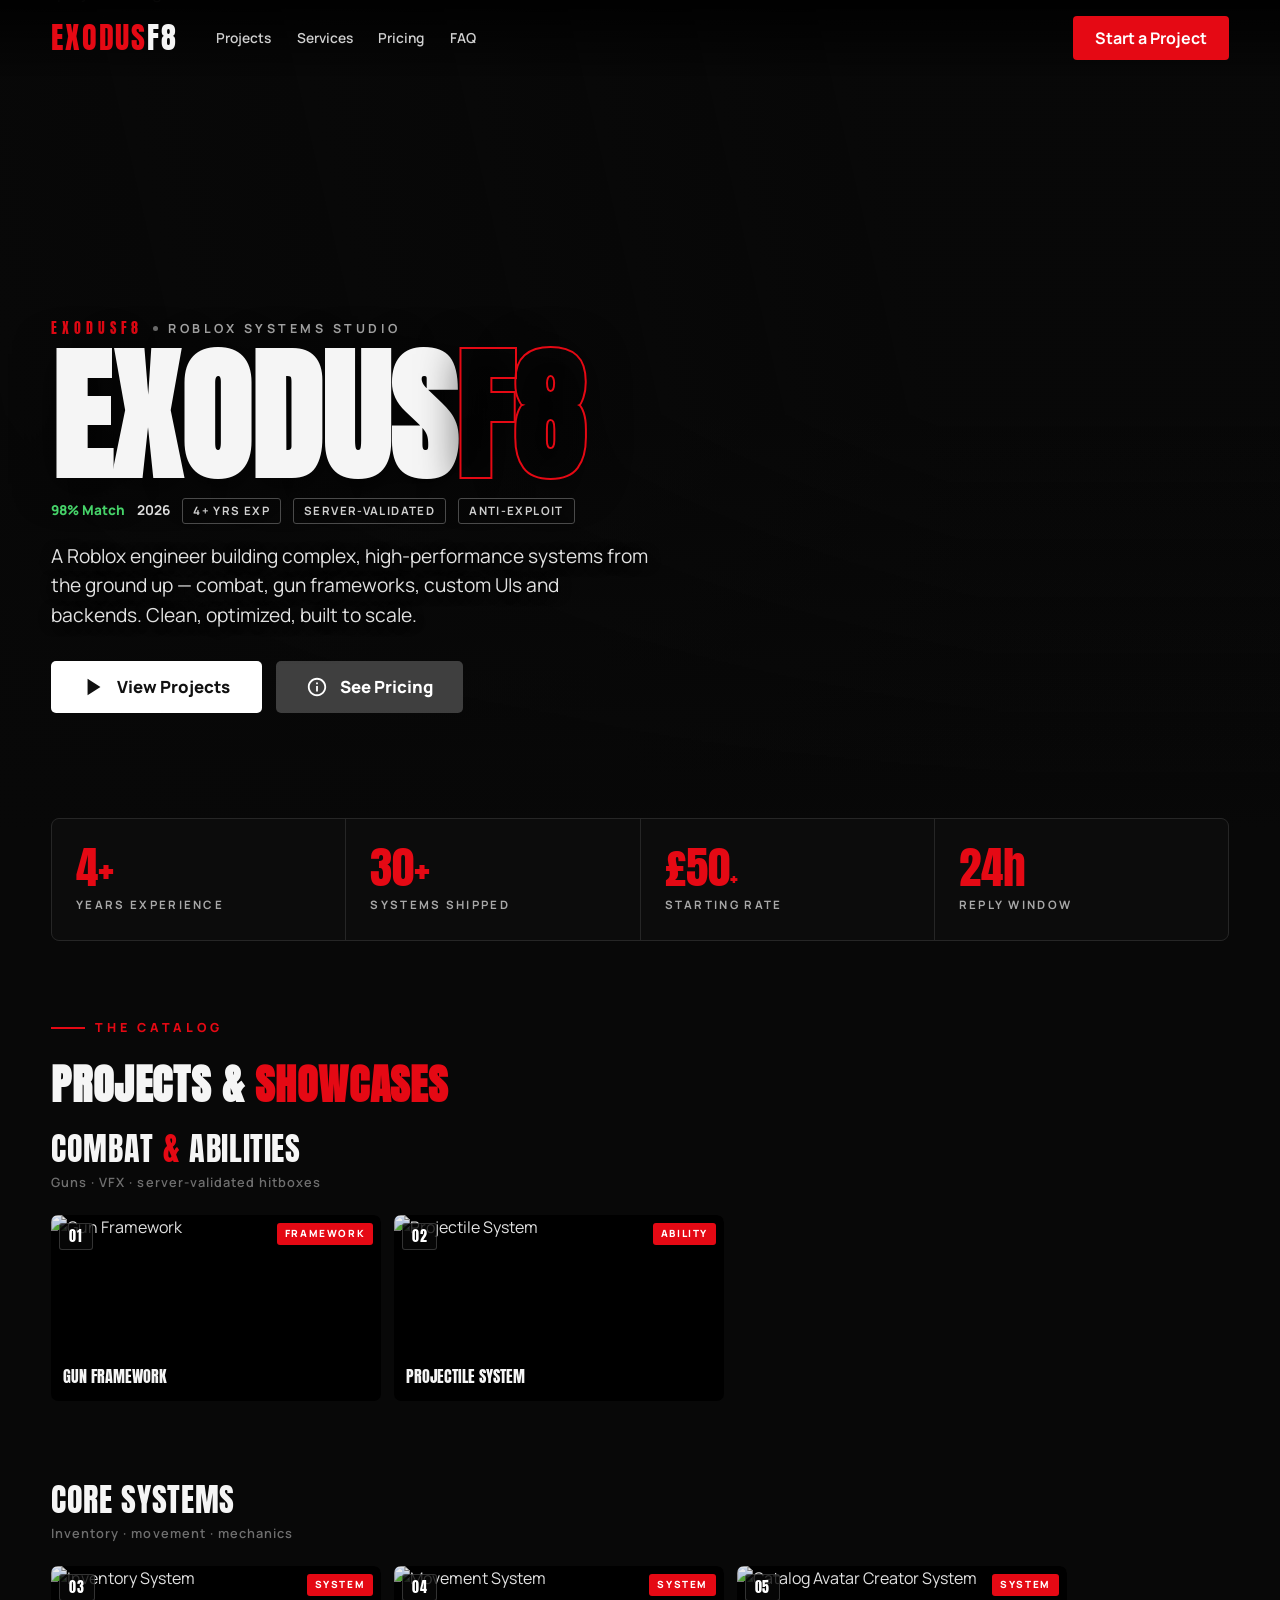
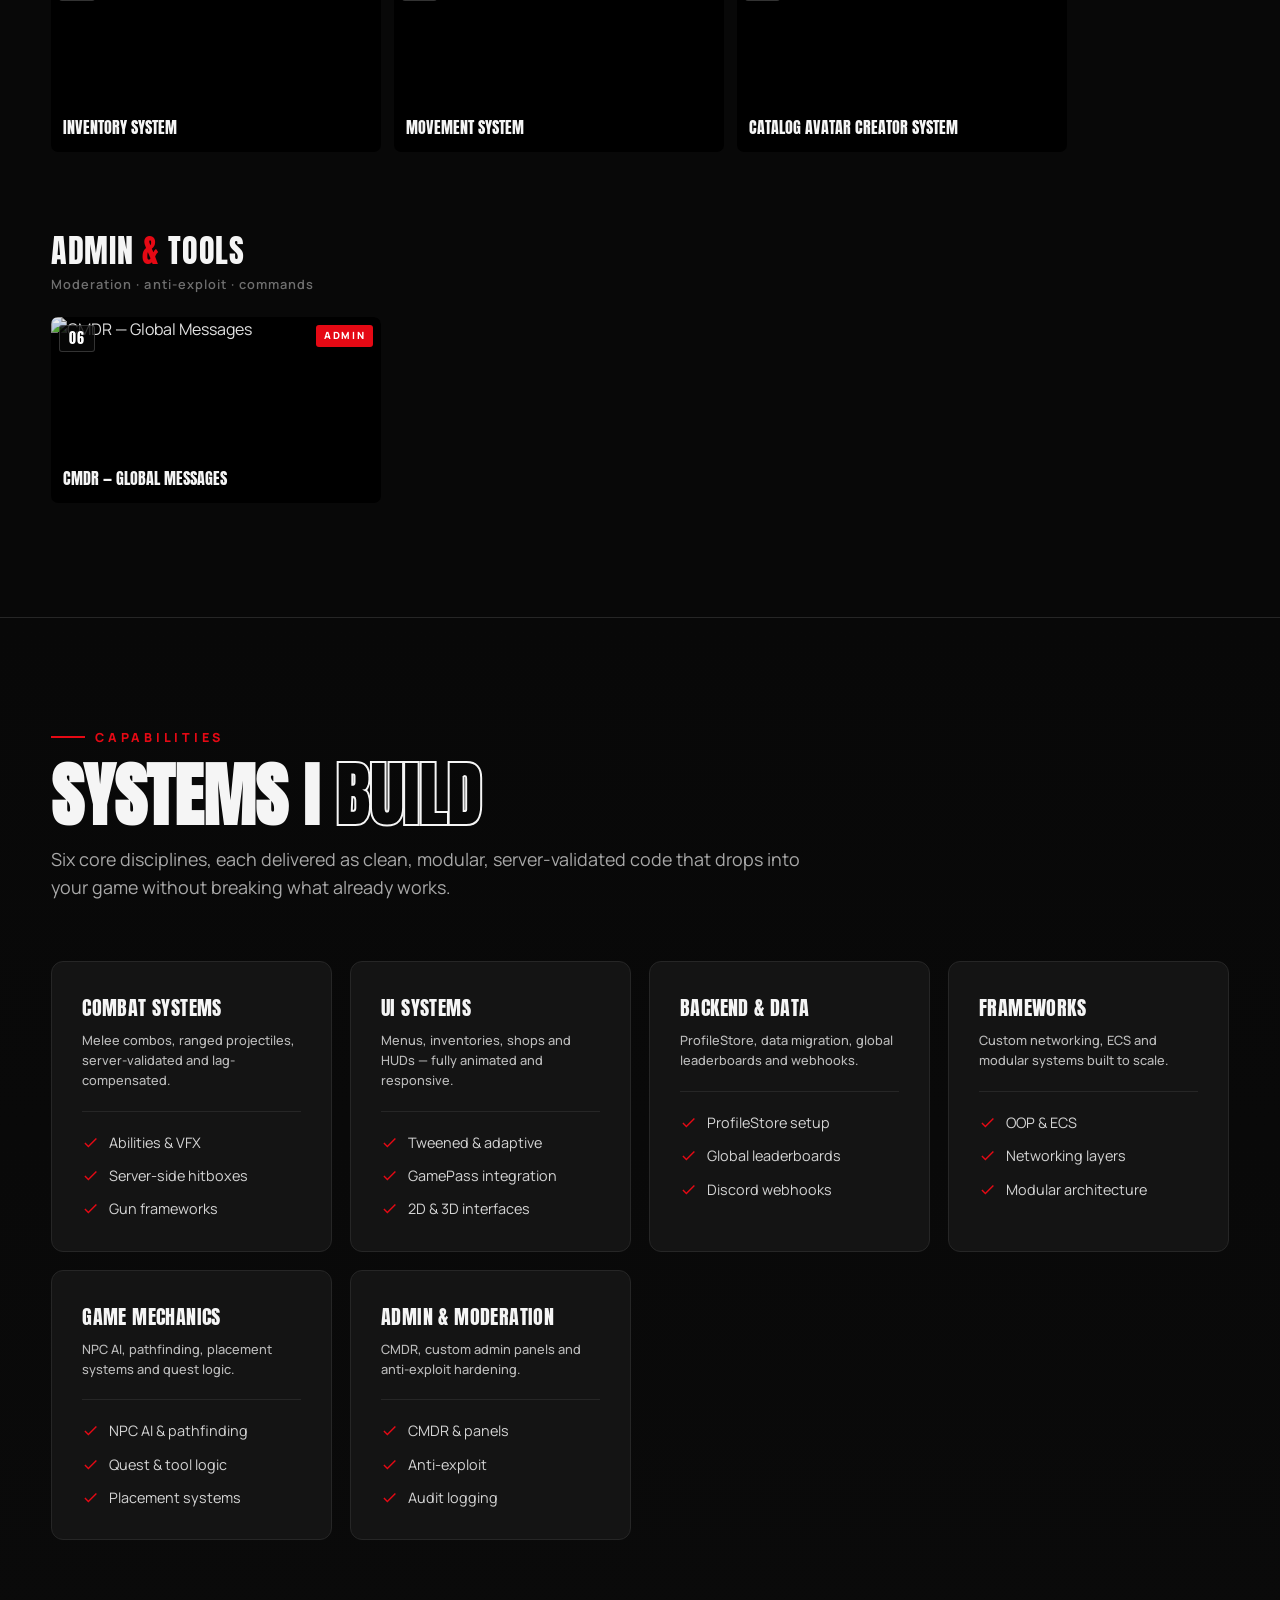
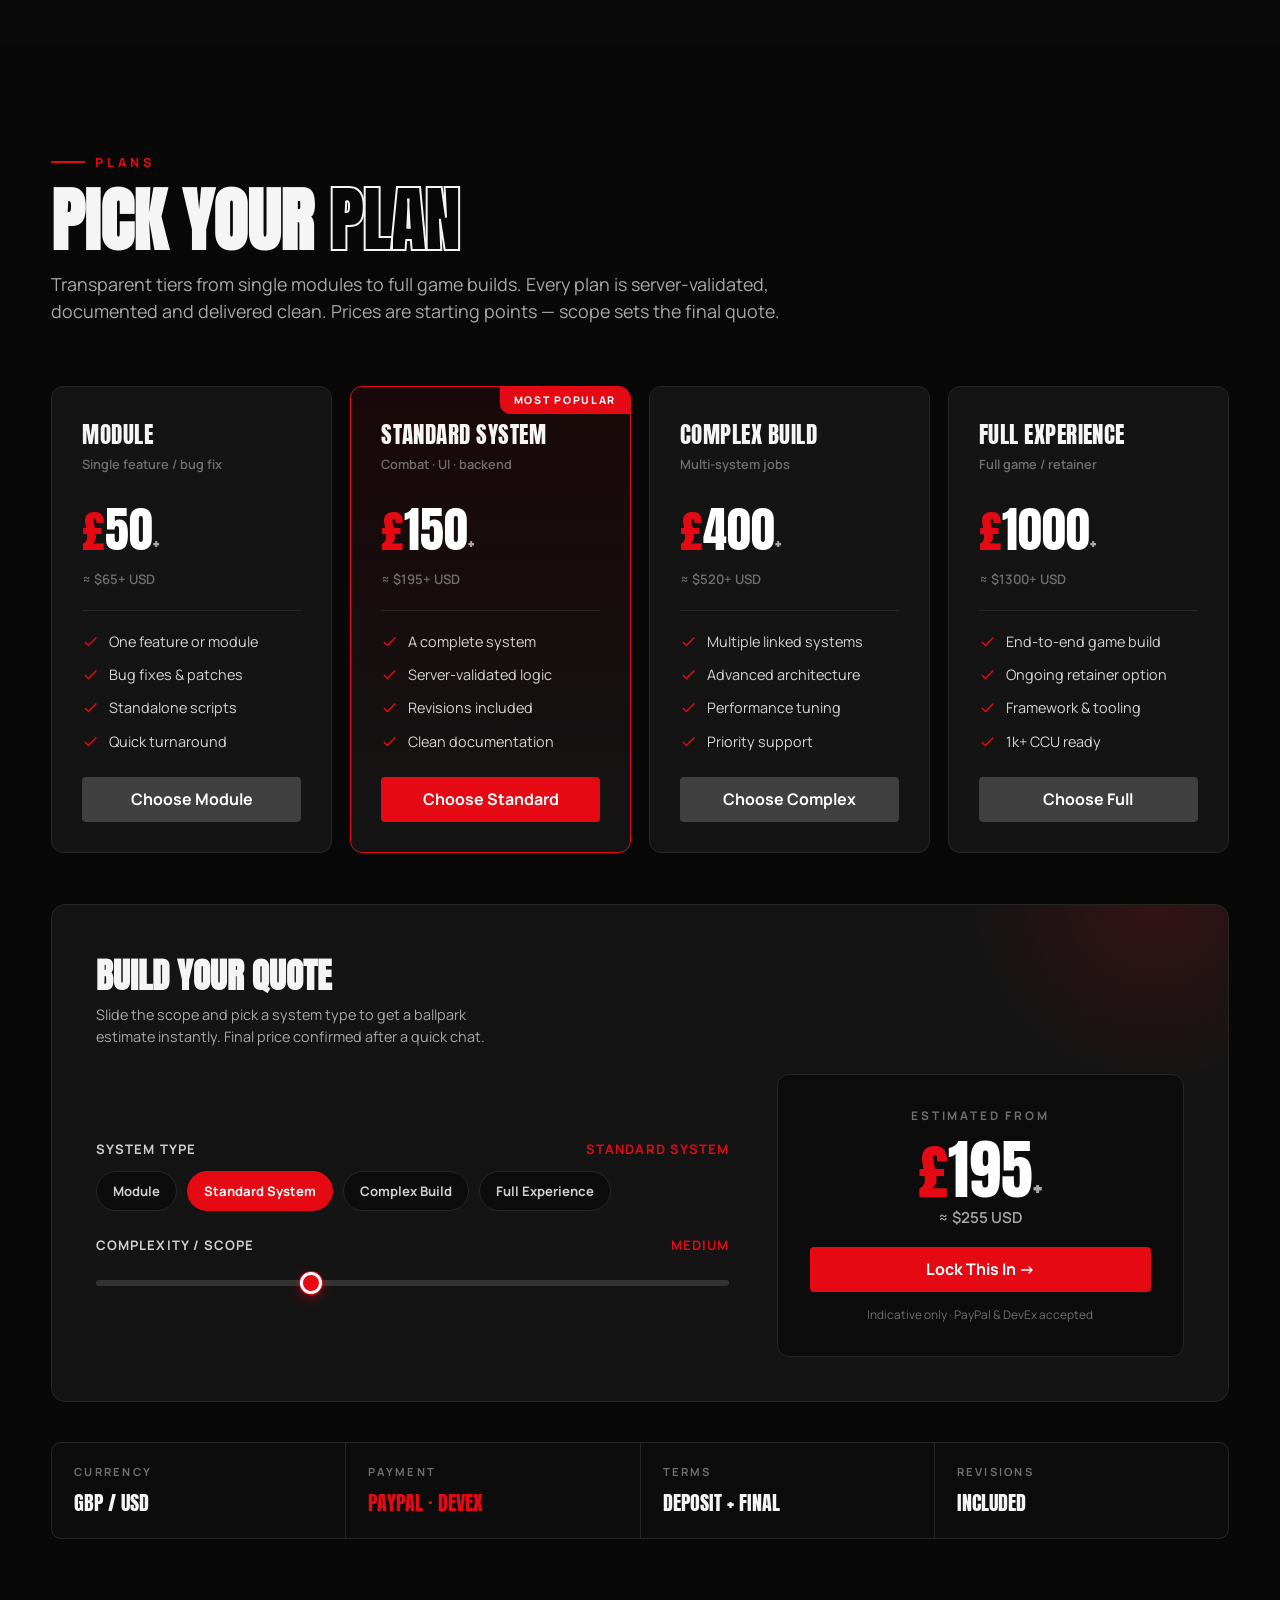
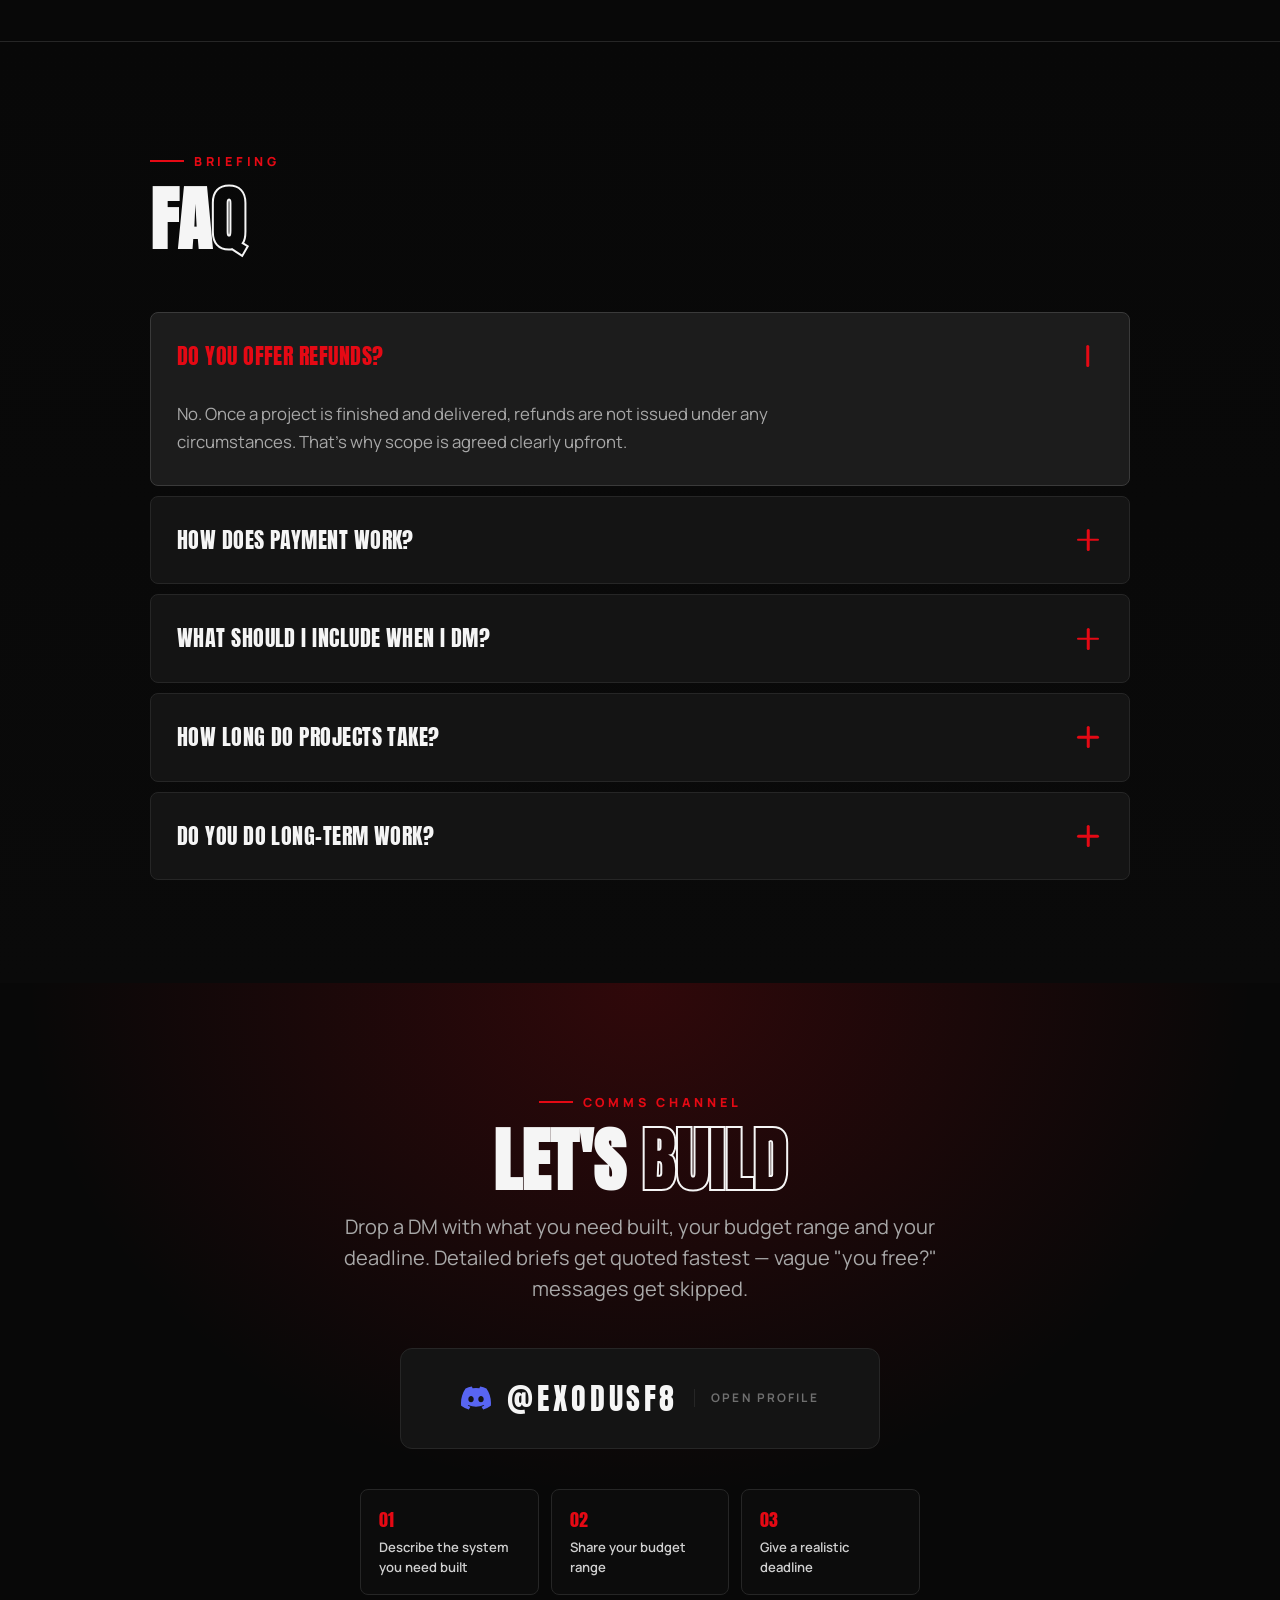
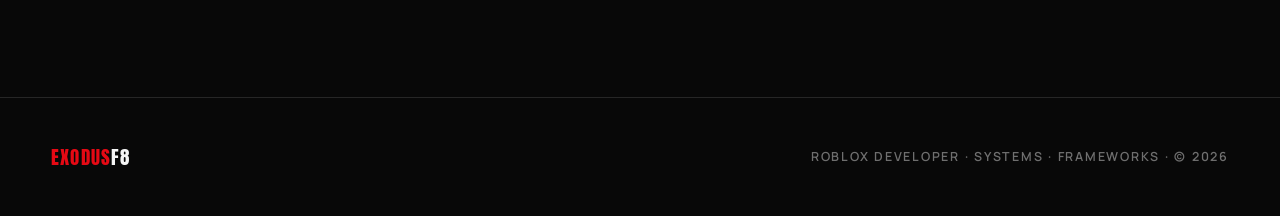
==== commit fb321f92: "Play gun framework video in hero, lead with it, drop vault system Co-Authored-By: Claude Opus 5.5 <n" ====
--- a/index.html
+++ b/index.html
@@ -48,6 +48,7 @@
   <header class="hero" id="top">
     <div class="hero-bg">
       <img src="https://img.youtube.com/vi/G40qGEAJHQs/maxresdefault.jpg" alt="Featured project background" />
+      <div class="hero-video" data-video-id="G40qGEAJHQs"></div>
     </div>
     <div class="hero-content">
       <div class="hero-inner reveal visible">
--- a/assets/css/hero.css
+++ b/assets/css/hero.css
@@ -1,8 +1,11 @@
 /* ───── HERO / BILLBOARD ───── */
 .hero{position:relative;min-height:92vh;display:flex;align-items:flex-end;overflow:hidden}
-.hero-bg{position:absolute;inset:0;z-index:0}
+.hero-bg{position:absolute;inset:0;z-index:0;overflow:hidden}
 .hero-bg img{width:100%;height:100%;object-fit:cover;filter:brightness(.55) saturate(1.05);transform:scale(1.05);animation:slowzoom 18s var(--ease-io) infinite alternate}
 @keyframes slowzoom{to{transform:scale(1.14)}}
+.hero-video{position:absolute;inset:0;opacity:0;transition:opacity 1.2s var(--ease);pointer-events:none}
+.hero-video.playing{opacity:1}
+.hero-video iframe{position:absolute;top:50%;left:50%;width:max(100%,177.78vh);height:max(100%,56.25vw);transform:translate(-50%,-50%) scale(1.2);border:0;filter:brightness(.55) saturate(1.05)}
 .hero-bg::after{content:"";position:absolute;inset:0;background:
   linear-gradient(77deg,rgba(8,8,8,.95) 0%,rgba(8,8,8,.55) 40%,rgba(8,8,8,.1) 70%),
   linear-gradient(180deg,rgba(8,8,8,0) 50%,rgba(8,8,8,.65) 82%,var(--black) 100%)}
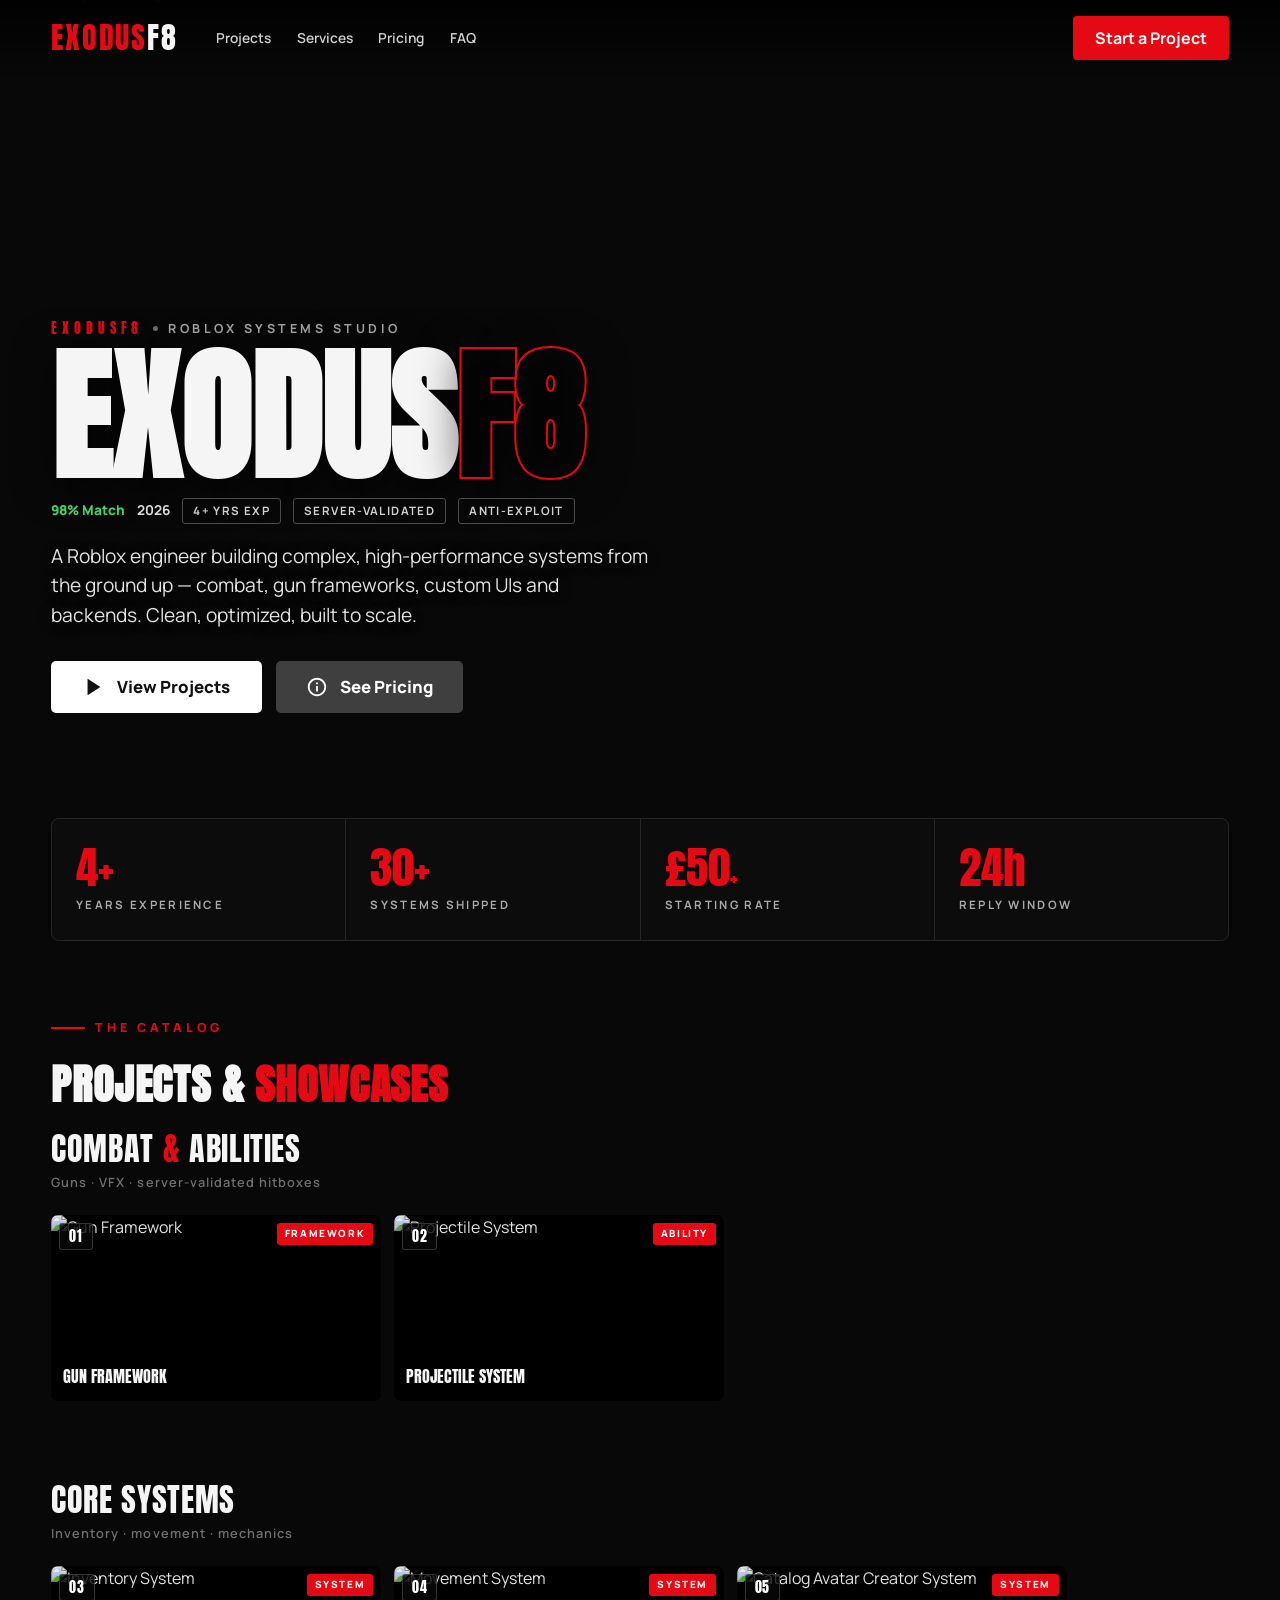
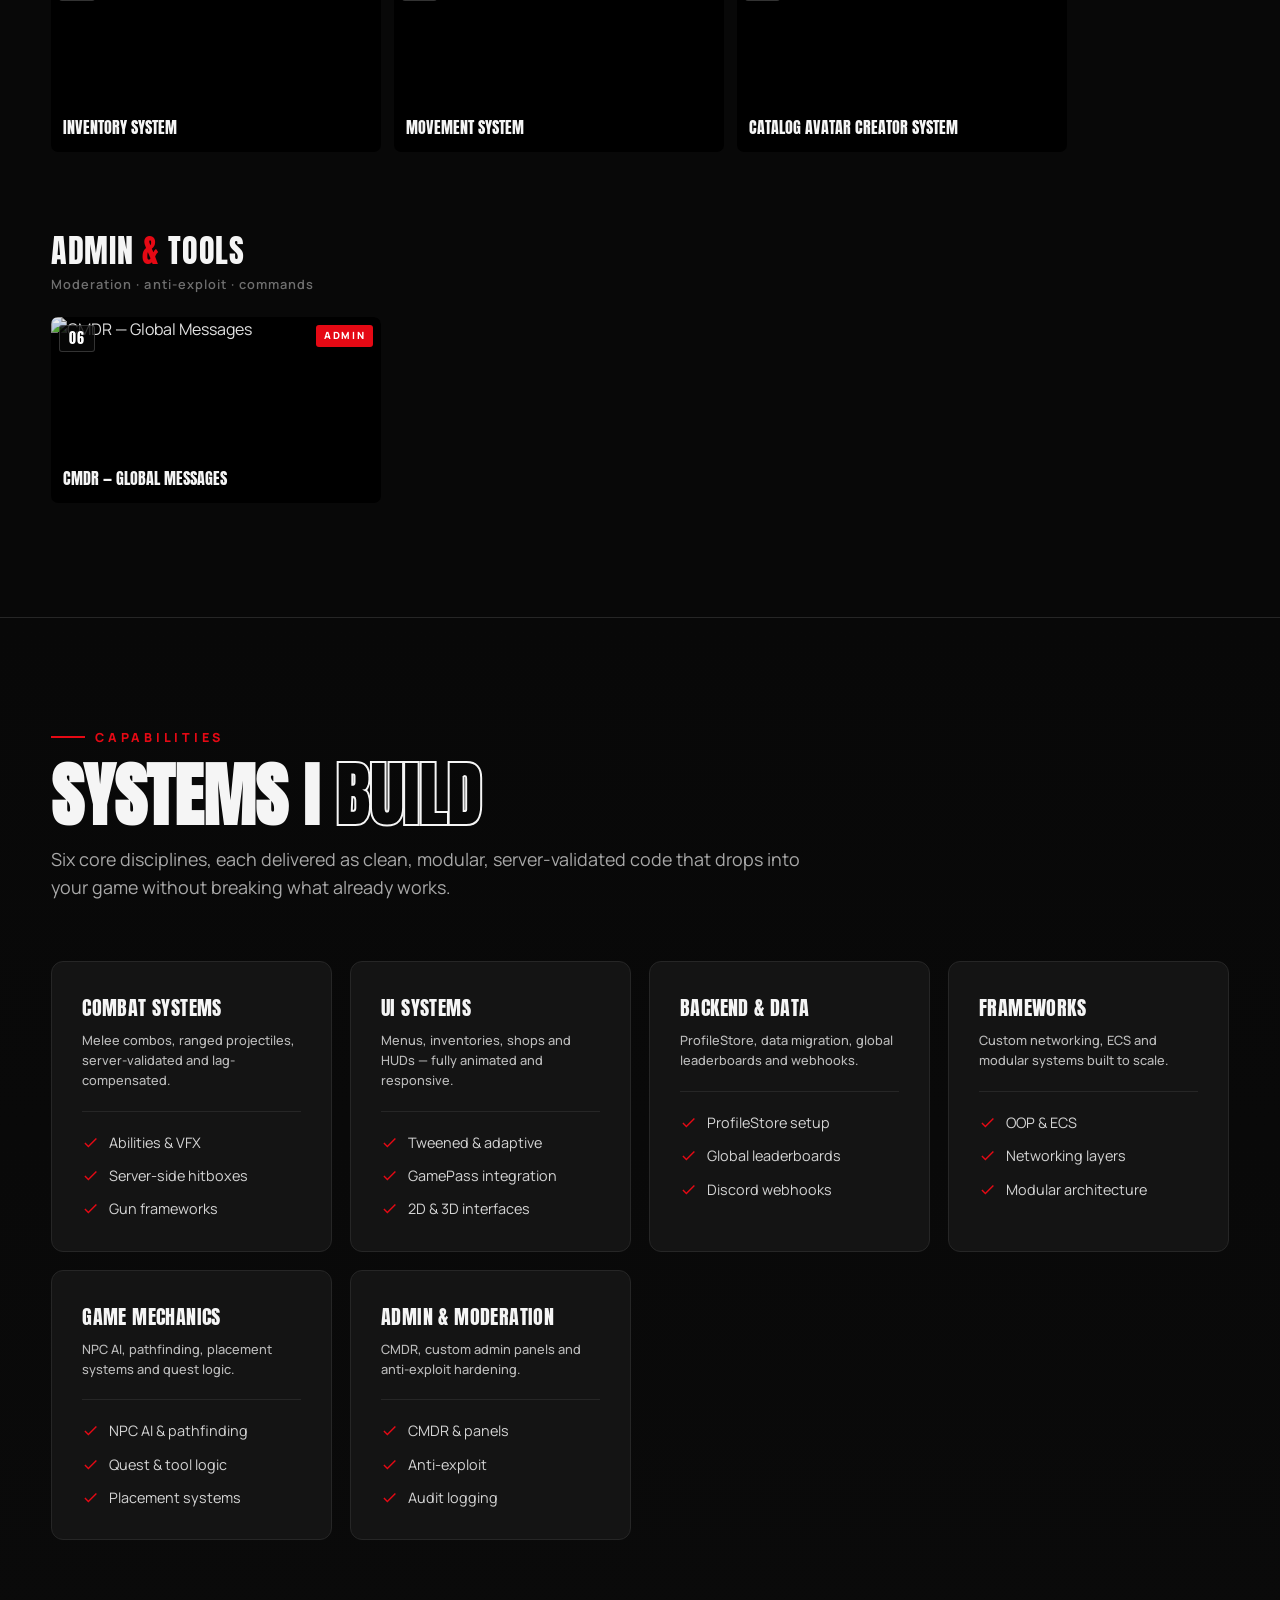
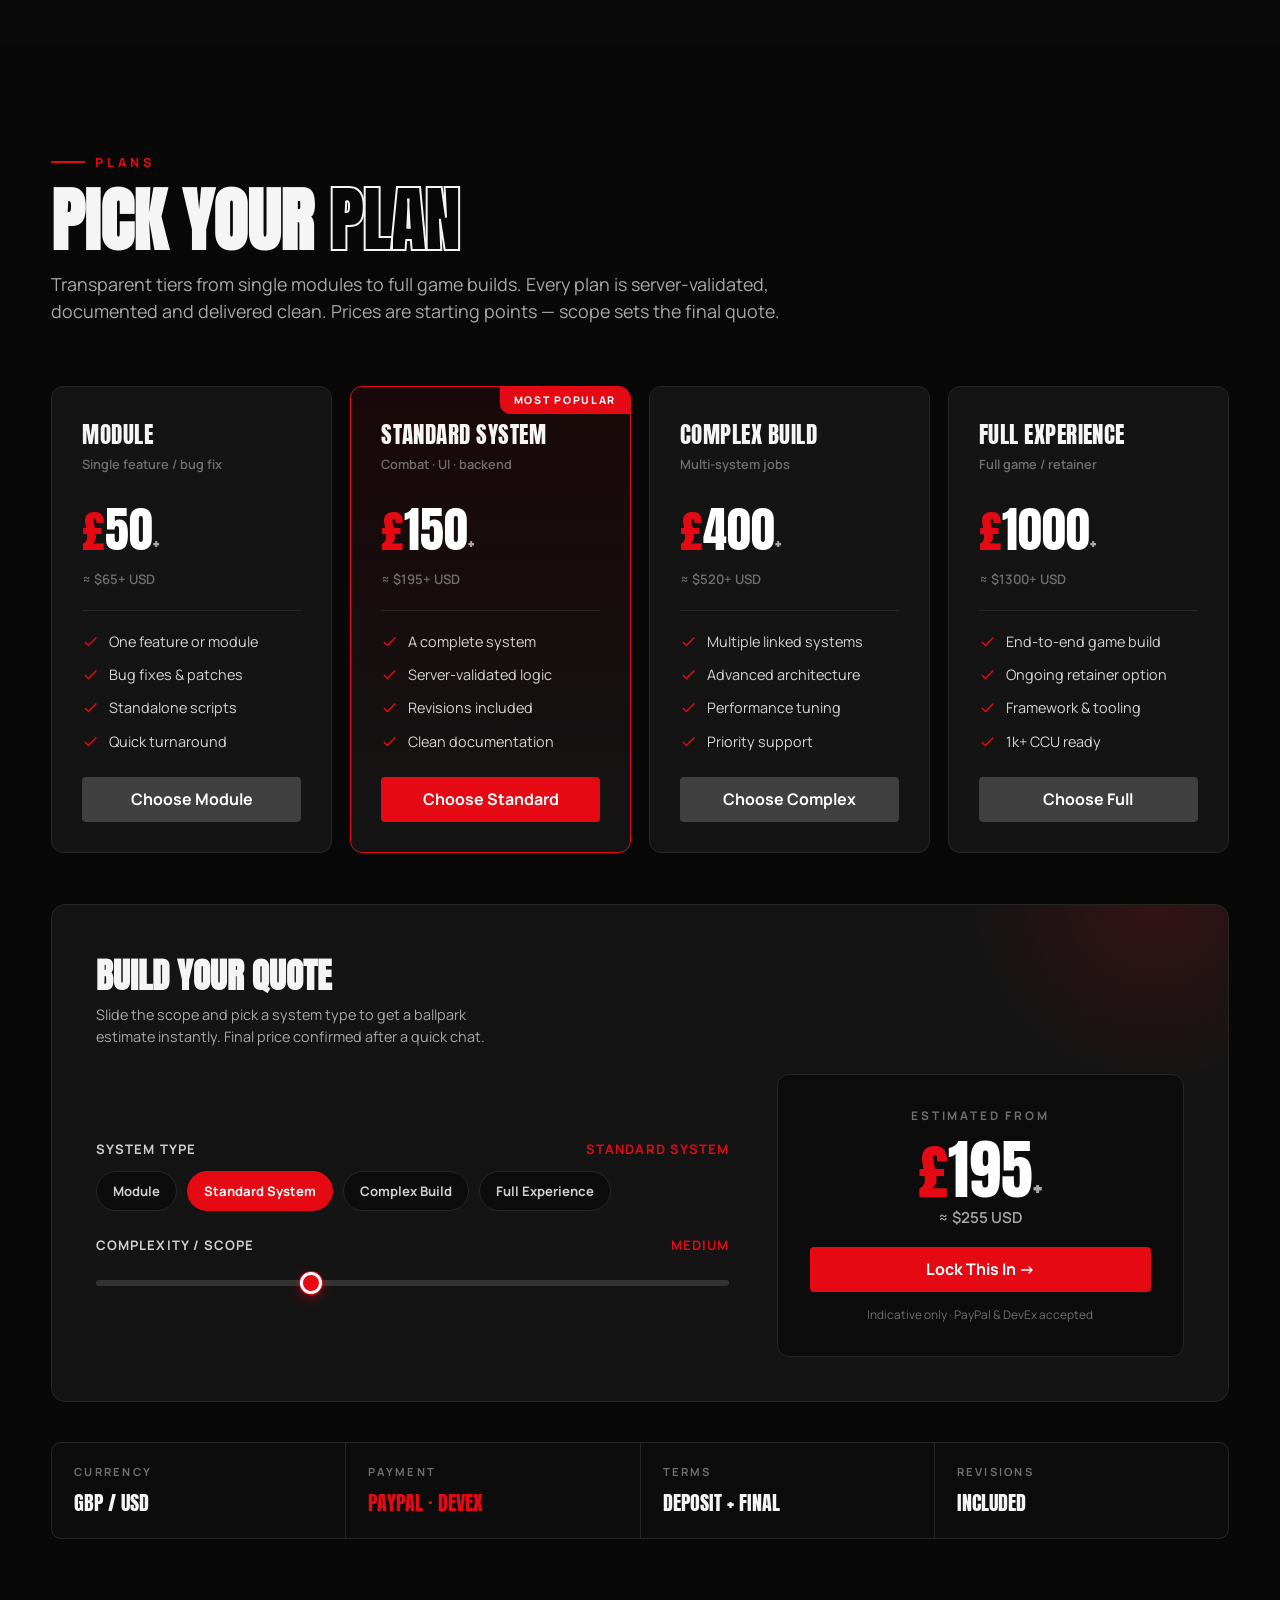
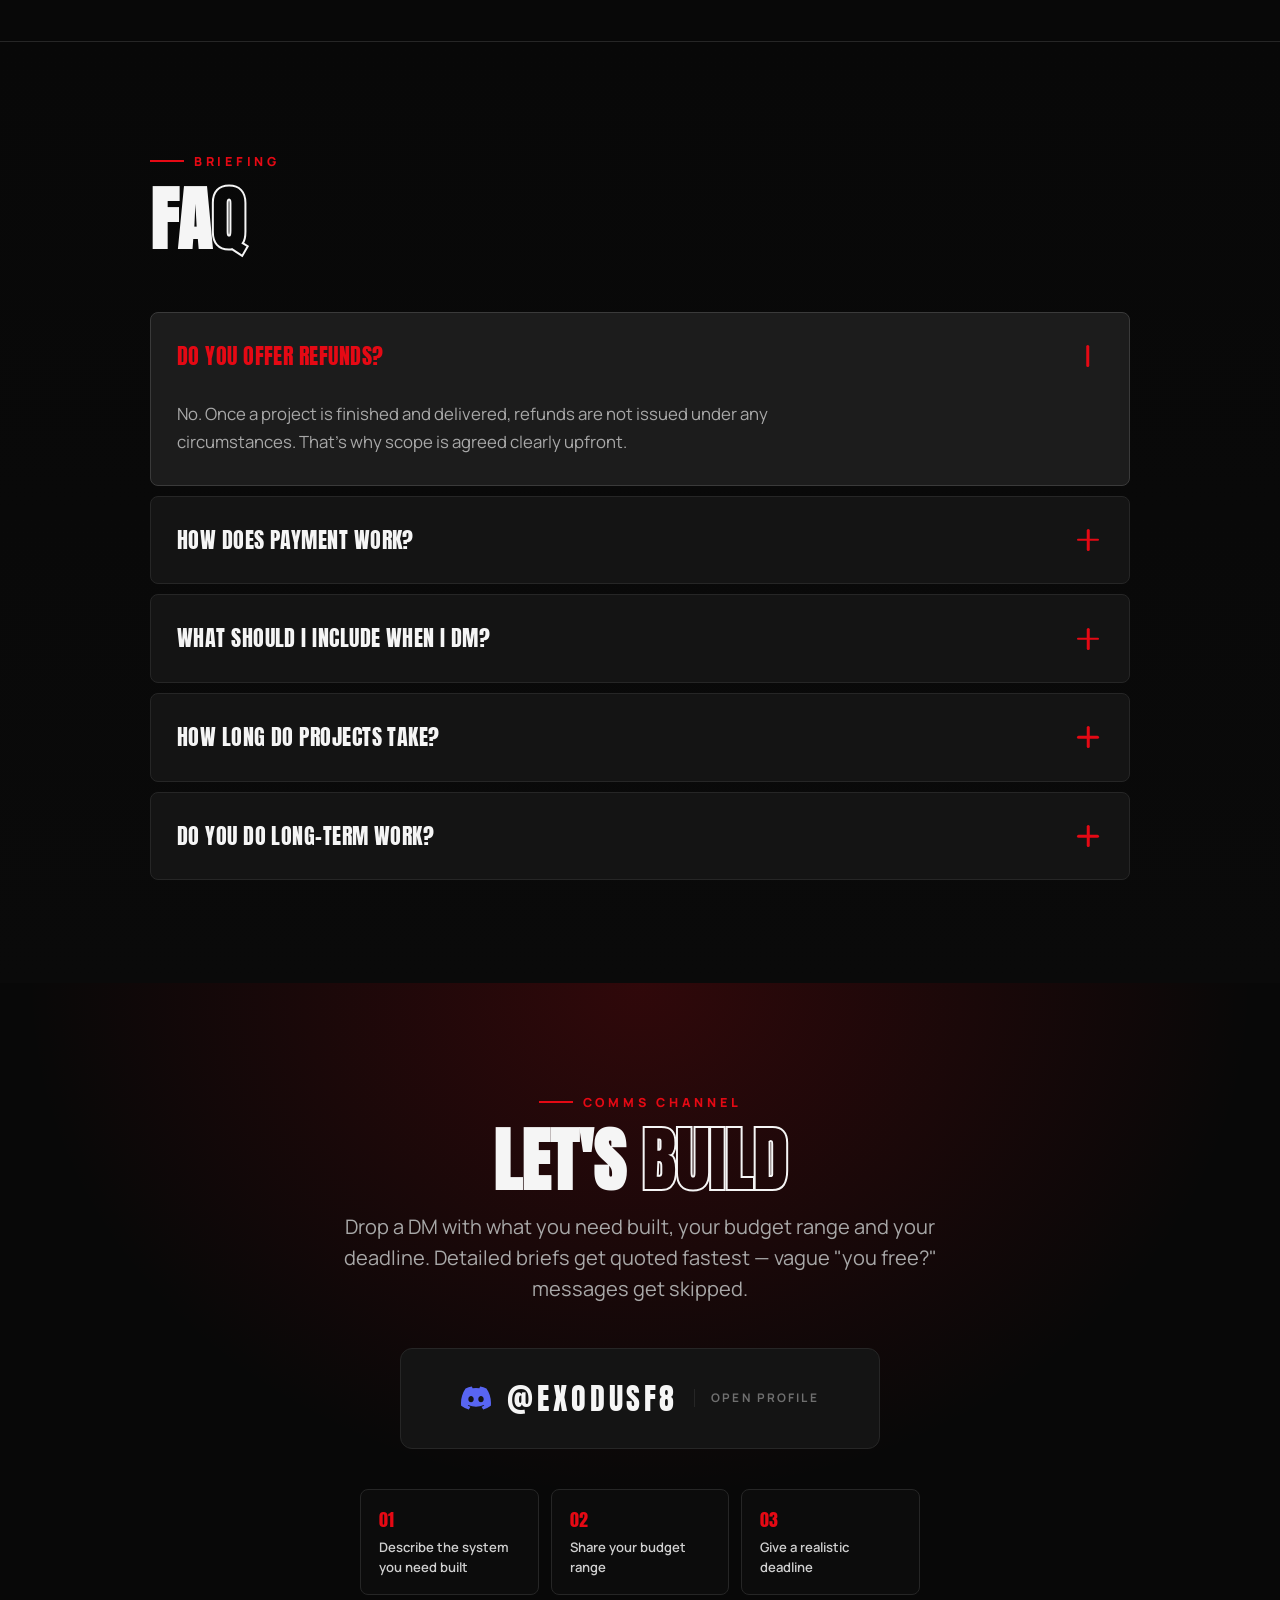
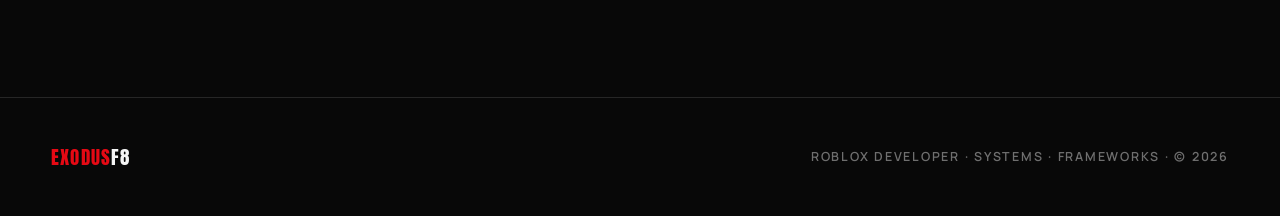
==== commit dec484c9: "Remove hero background video and update long-term work FAQ Co-Authored-By: Claude Opus 5.5 <noreply@" ====
--- a/index.html
+++ b/index.html
@@ -48,7 +48,6 @@
   <header class="hero" id="top">
     <div class="hero-bg">
       <img src="https://img.youtube.com/vi/G40qGEAJHQs/maxresdefault.jpg" alt="Featured project background" />
-      <div class="hero-video" data-video-id="G40qGEAJHQs"></div>
     </div>
     <div class="hero-content">
       <div class="hero-inner reveal visible">
--- a/assets/css/hero.css
+++ b/assets/css/hero.css
@@ -3,9 +3,6 @@
 .hero-bg{position:absolute;inset:0;z-index:0;overflow:hidden}
 .hero-bg img{width:100%;height:100%;object-fit:cover;filter:brightness(.55) saturate(1.05);transform:scale(1.05);animation:slowzoom 18s var(--ease-io) infinite alternate}
 @keyframes slowzoom{to{transform:scale(1.14)}}
-.hero-video{position:absolute;inset:0;opacity:0;transition:opacity 1.2s var(--ease);pointer-events:none}
-.hero-video.playing{opacity:1}
-.hero-video iframe{position:absolute;top:50%;left:50%;width:max(100%,177.78vh);height:max(100%,56.25vw);transform:translate(-50%,-50%) scale(1.2);border:0;filter:brightness(.55) saturate(1.05)}
 .hero-bg::after{content:"";position:absolute;inset:0;background:
   linear-gradient(77deg,rgba(8,8,8,.95) 0%,rgba(8,8,8,.55) 40%,rgba(8,8,8,.1) 70%),
   linear-gradient(180deg,rgba(8,8,8,0) 50%,rgba(8,8,8,.65) 82%,var(--black) 100%)}
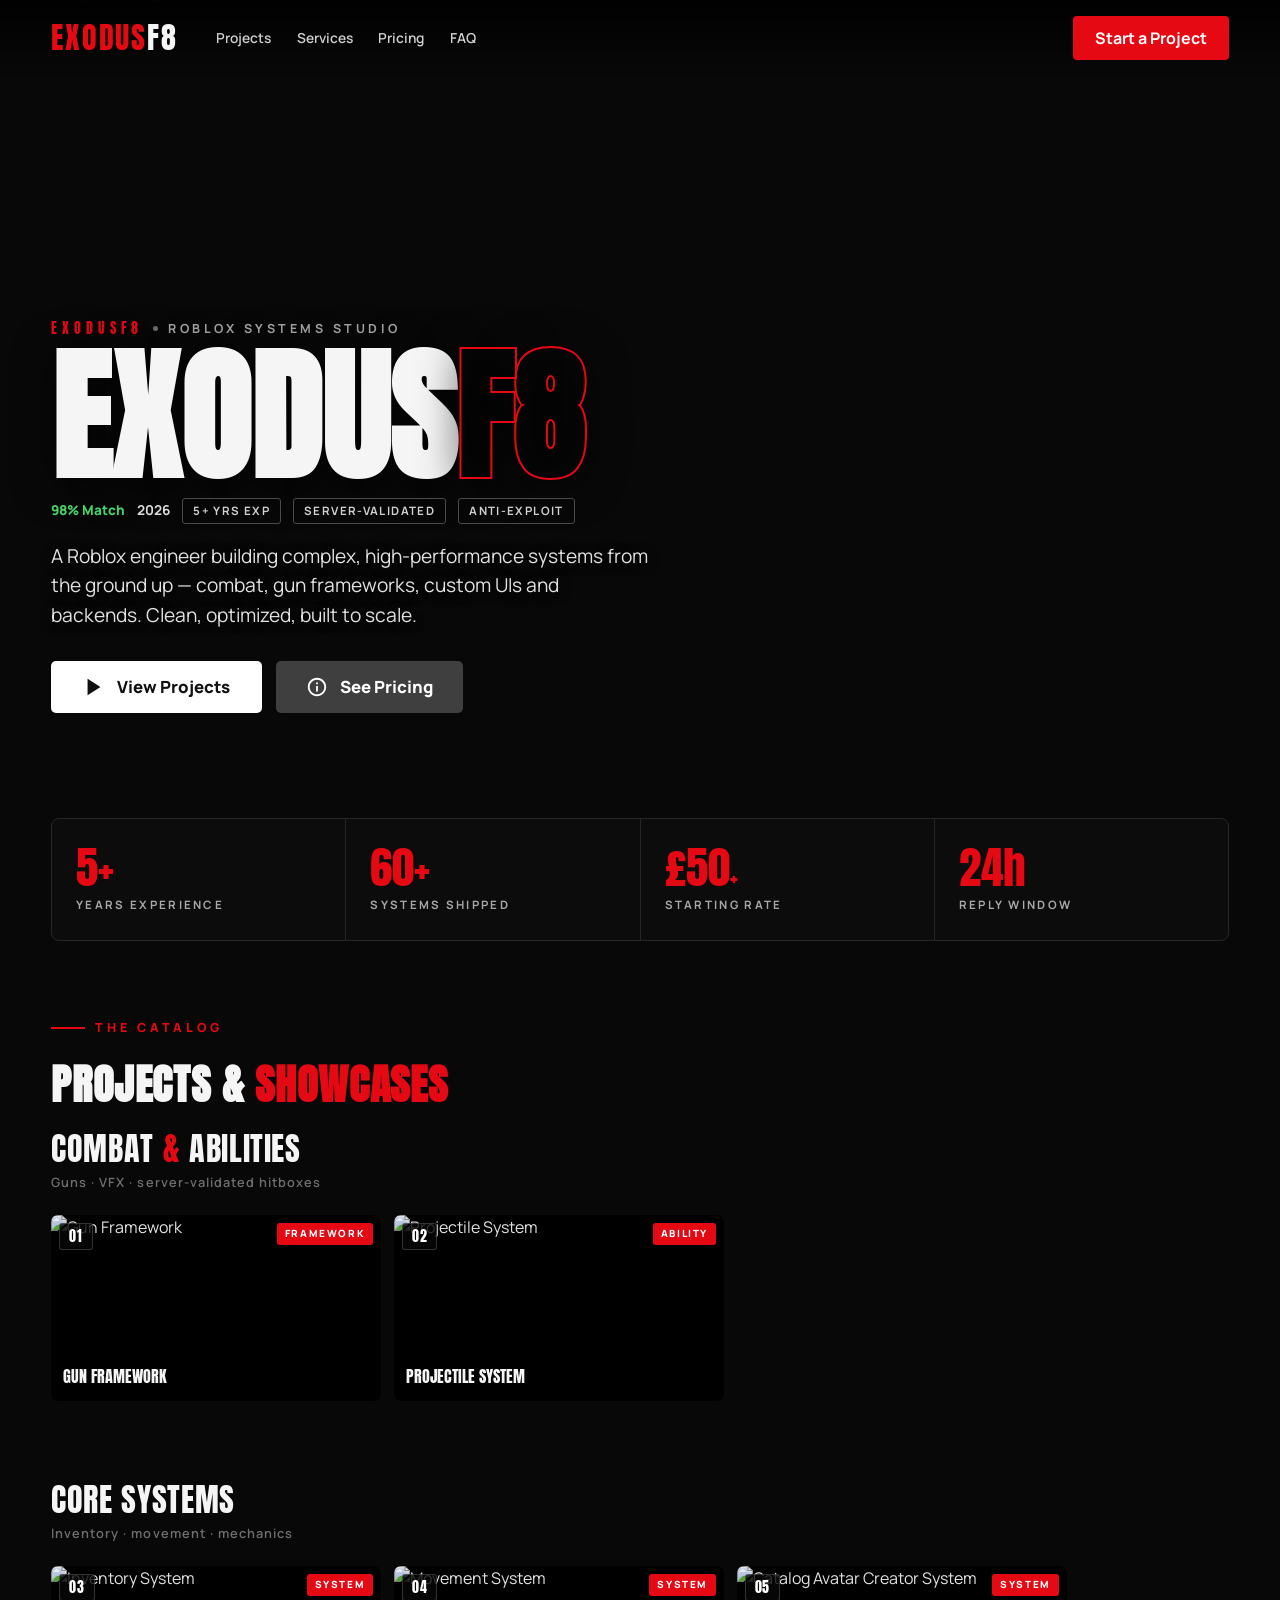
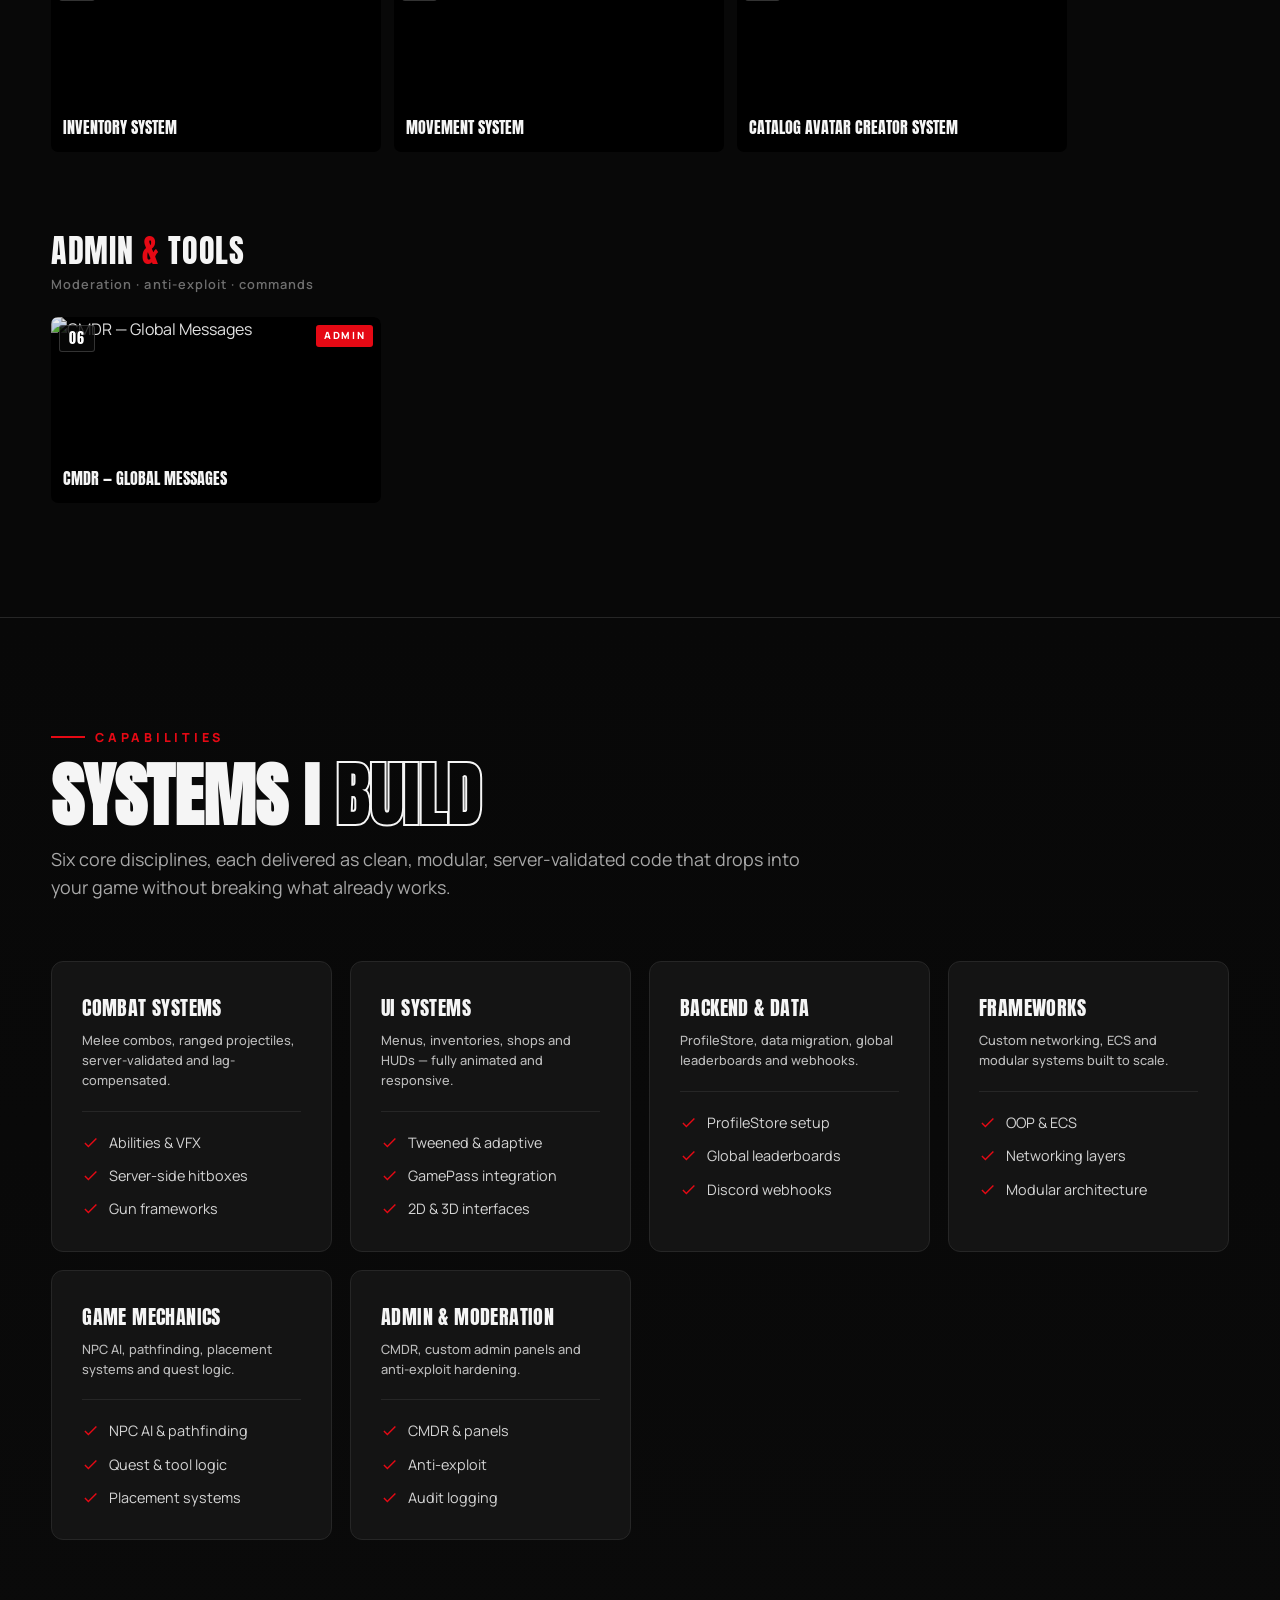
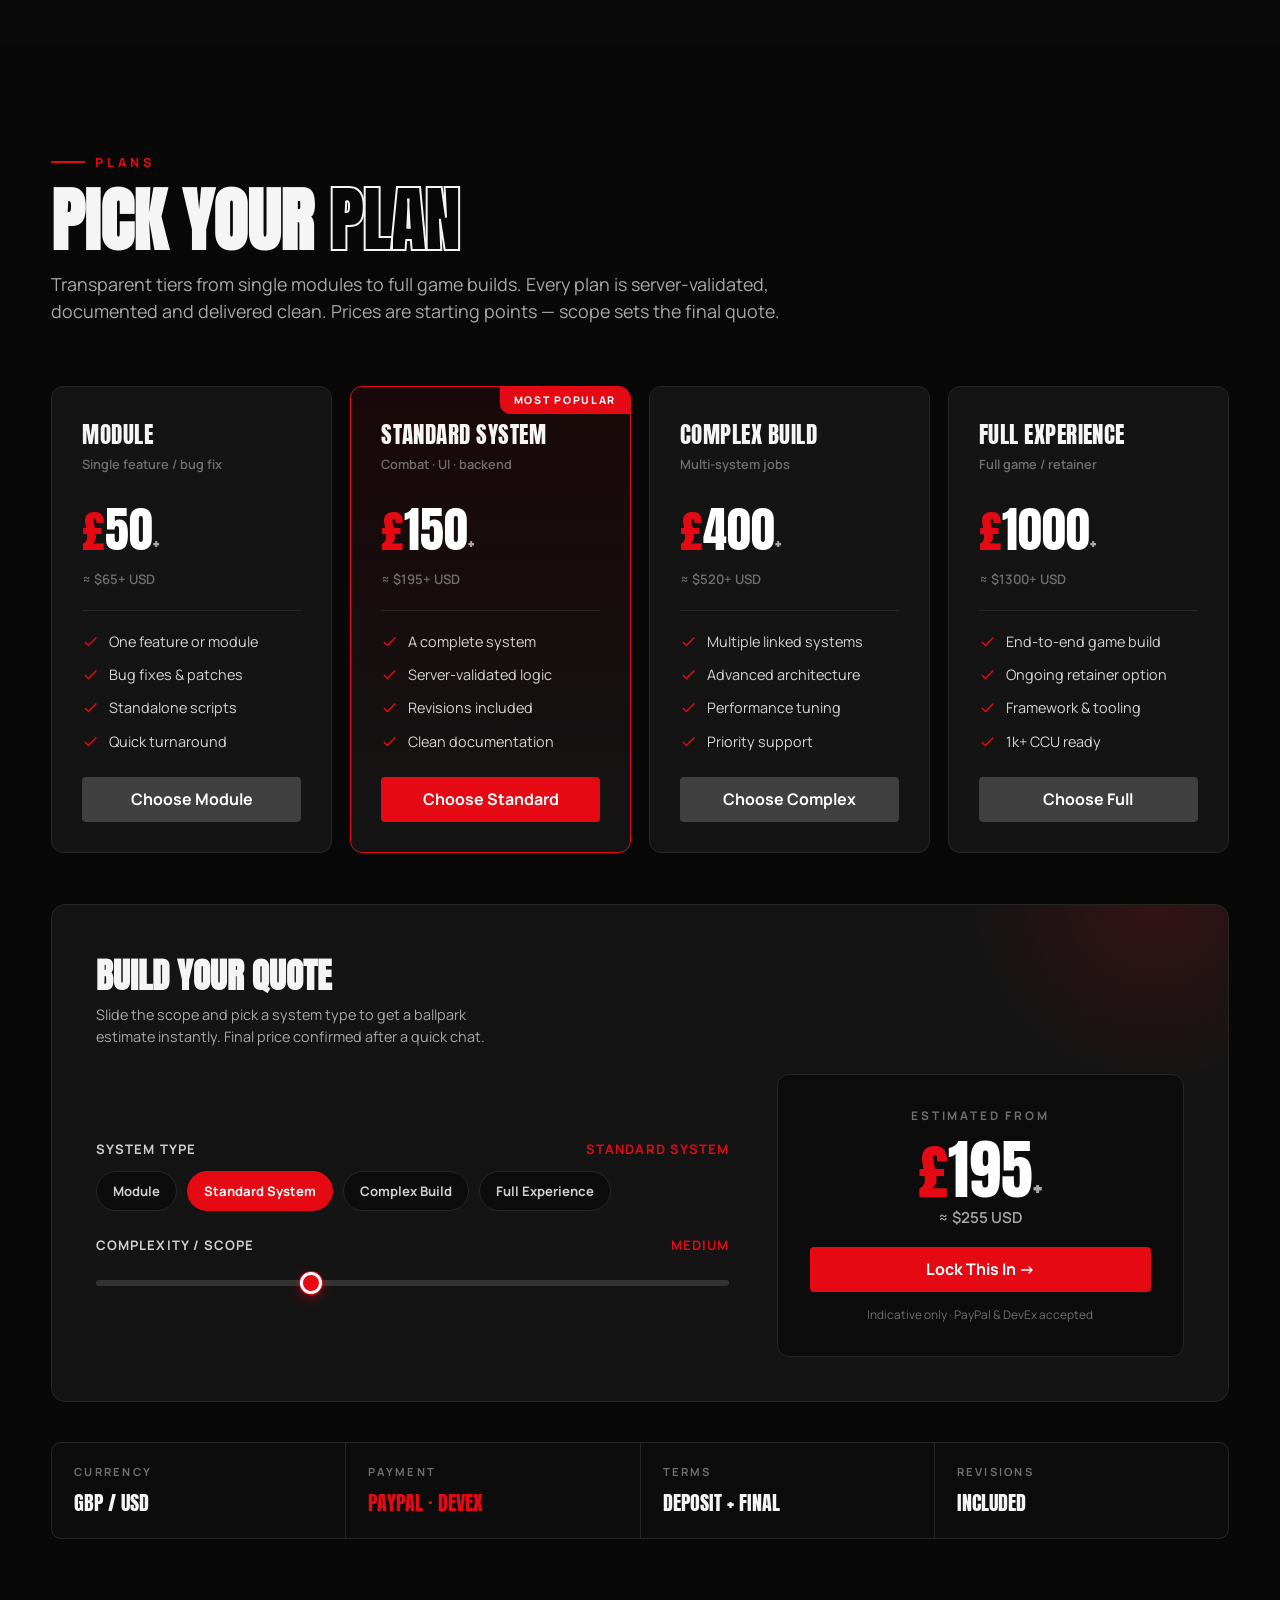
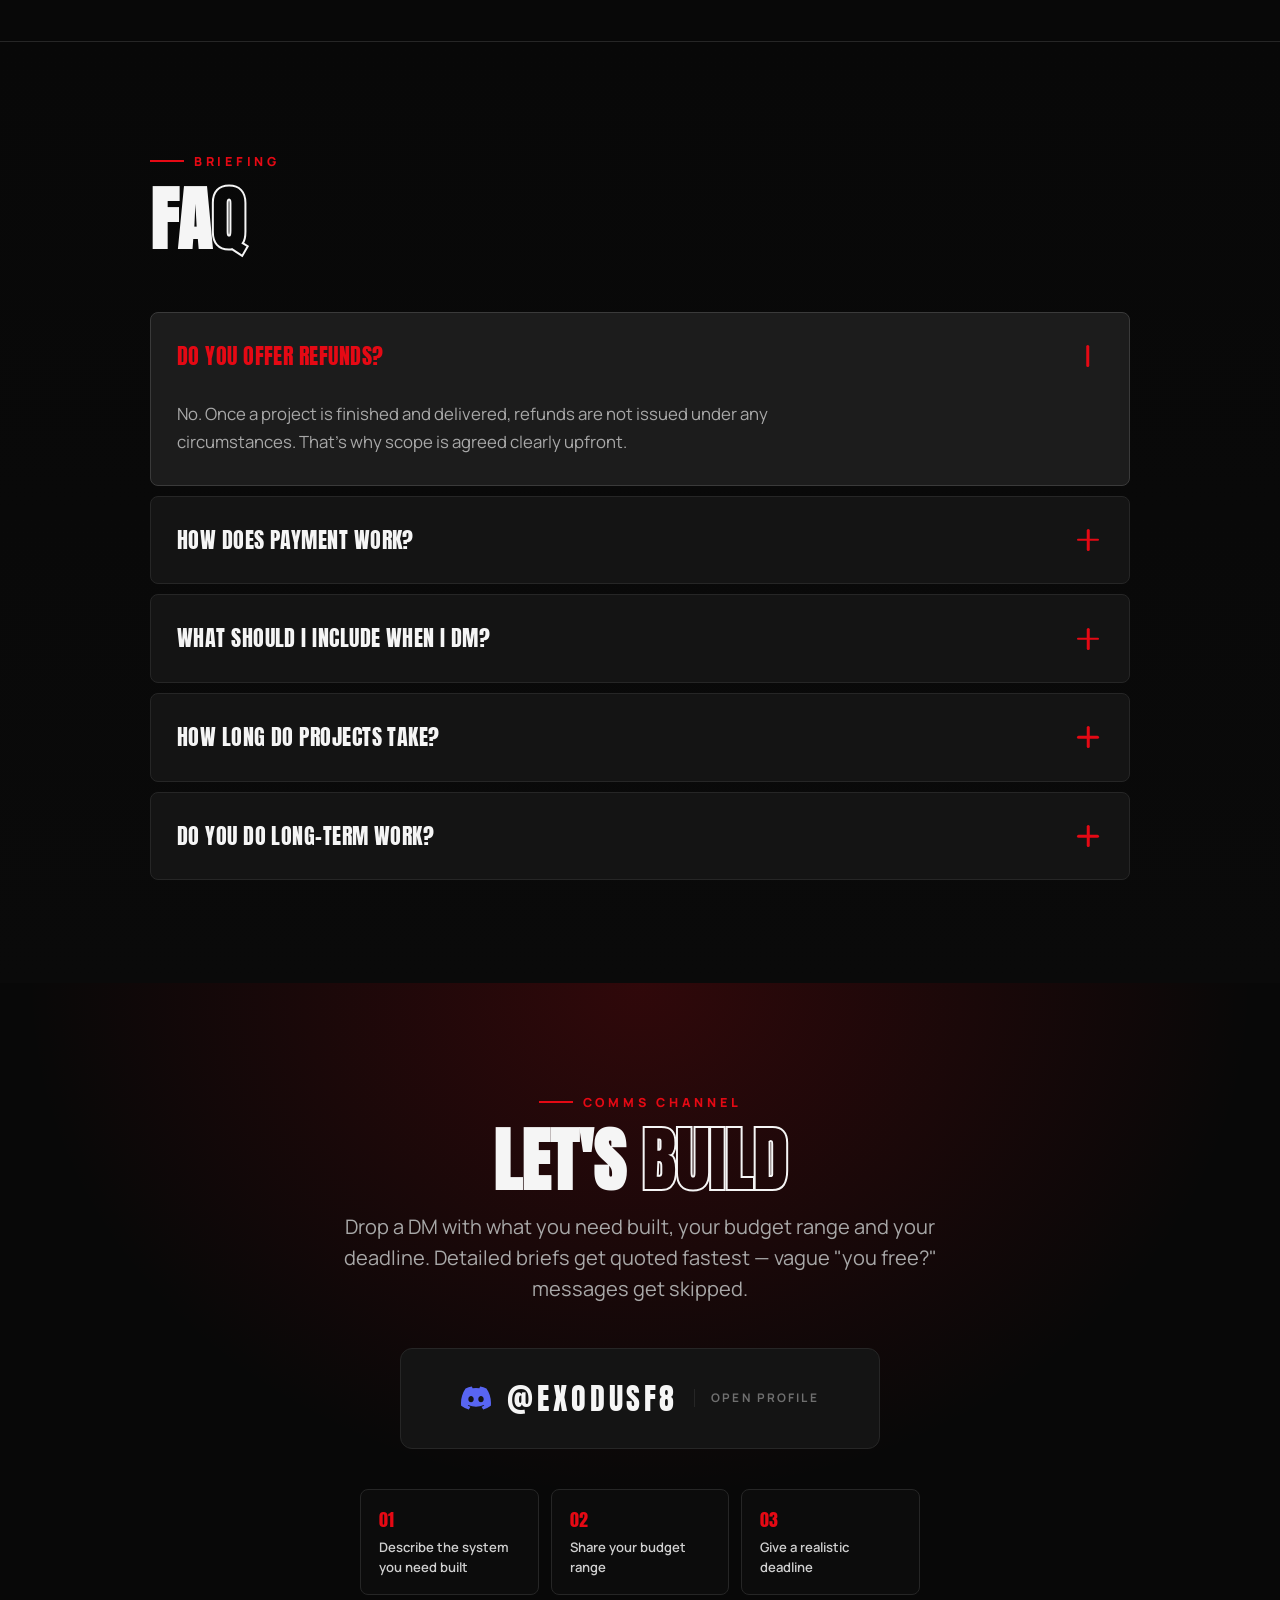
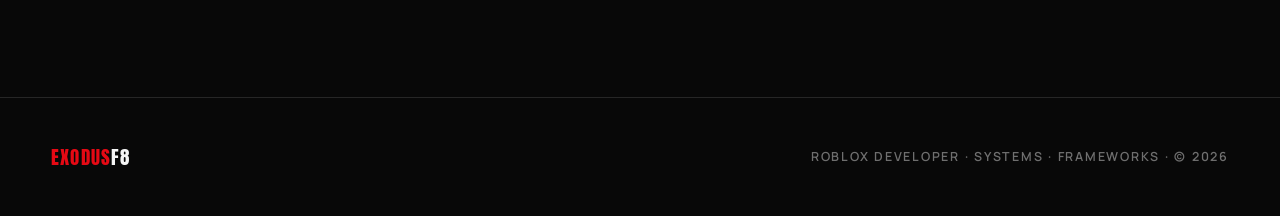
==== commit d24d1e3f: "Update experience to 5+ years and 60+ systems shipped Co-Authored-By: Claude Opus 5.5 <noreply@anthr" ====
--- a/index.html
+++ b/index.html
@@ -4,7 +4,7 @@
   <meta charset="UTF-8" />
   <meta name="viewport" content="width=device-width, initial-scale=1, viewport-fit=cover" />
   <title>ExodusF8 — Roblox Systems Studio</title>
-  <meta name="description" content="ExodusF8 — Roblox developer with 4+ years building combat systems, gun frameworks, custom UIs, backends and frameworks. PayPal & DevEx. DM @exodusf8 on Discord." />
+  <meta name="description" content="ExodusF8 — Roblox developer with 5+ years building combat systems, gun frameworks, custom UIs, backends and frameworks. PayPal & DevEx. DM @exodusf8 on Discord." />
   <link rel="preconnect" href="https://fonts.googleapis.com" />
   <link rel="preconnect" href="https://fonts.gstatic.com" crossorigin />
   <link href="https://fonts.googleapis.com/css2?family=Anton&family=Manrope:wght@300;400;500;600;700;800&display=swap" rel="stylesheet" />
@@ -60,7 +60,7 @@
         <div class="hero-meta">
           <span class="match">98% Match</span>
           <span>2026</span>
-          <span class="pill">4+ Yrs Exp</span>
+          <span class="pill">5+ Yrs Exp</span>
           <span class="pill">Server-Validated</span>
           <span class="pill">Anti-Exploit</span>
         </div>
@@ -82,8 +82,8 @@
   <!-- TICKER -->
   <div class="ticker reveal">
     <div class="ticker-inner">
-      <div class="ticker-cell"><div class="ticker-num">4+</div><div class="ticker-label">Years Experience</div></div>
-      <div class="ticker-cell"><div class="ticker-num">30+</div><div class="ticker-label">Systems Shipped</div></div>
+      <div class="ticker-cell"><div class="ticker-num">5+</div><div class="ticker-label">Years Experience</div></div>
+      <div class="ticker-cell"><div class="ticker-num">60+</div><div class="ticker-label">Systems Shipped</div></div>
       <div class="ticker-cell"><div class="ticker-num">£50<span style="font-size:.5em">+</span></div><div class="ticker-label">Starting Rate</div></div>
       <div class="ticker-cell"><div class="ticker-num">24h</div><div class="ticker-label">Reply Window</div></div>
     </div>
